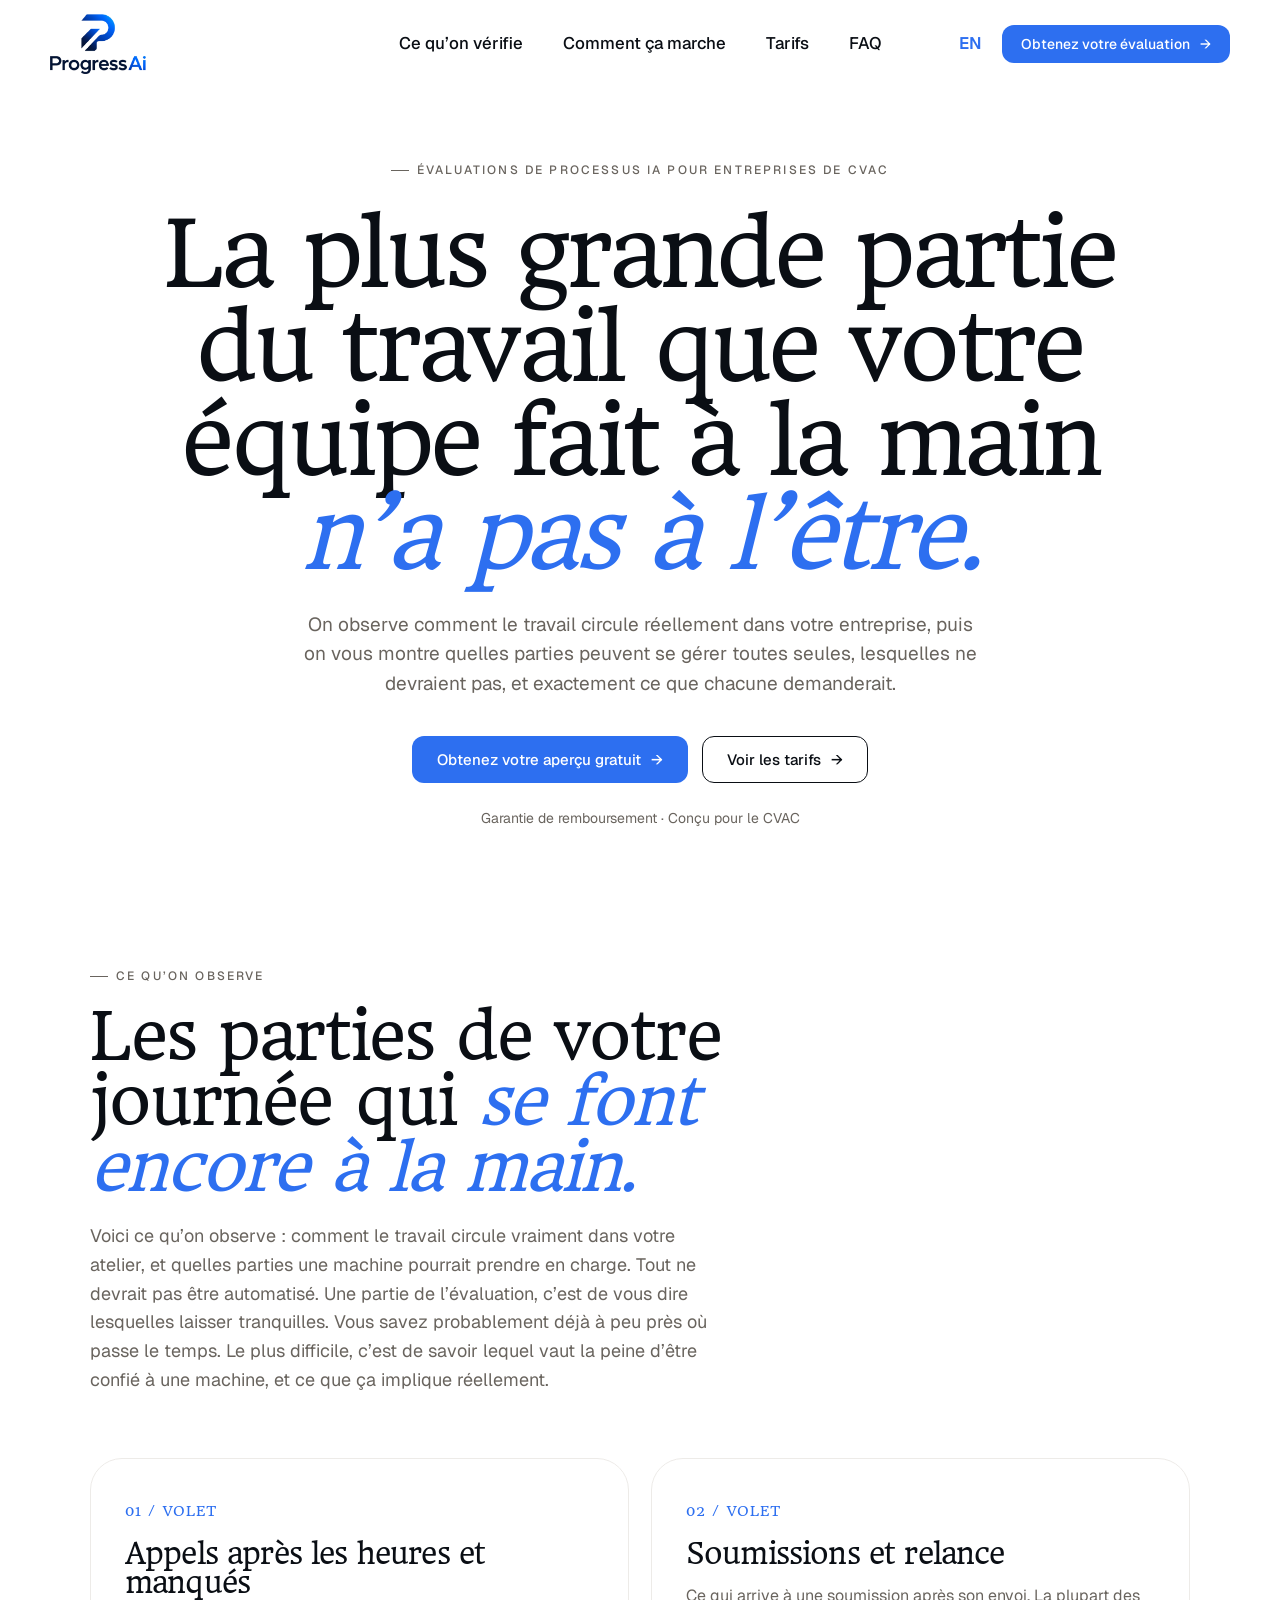
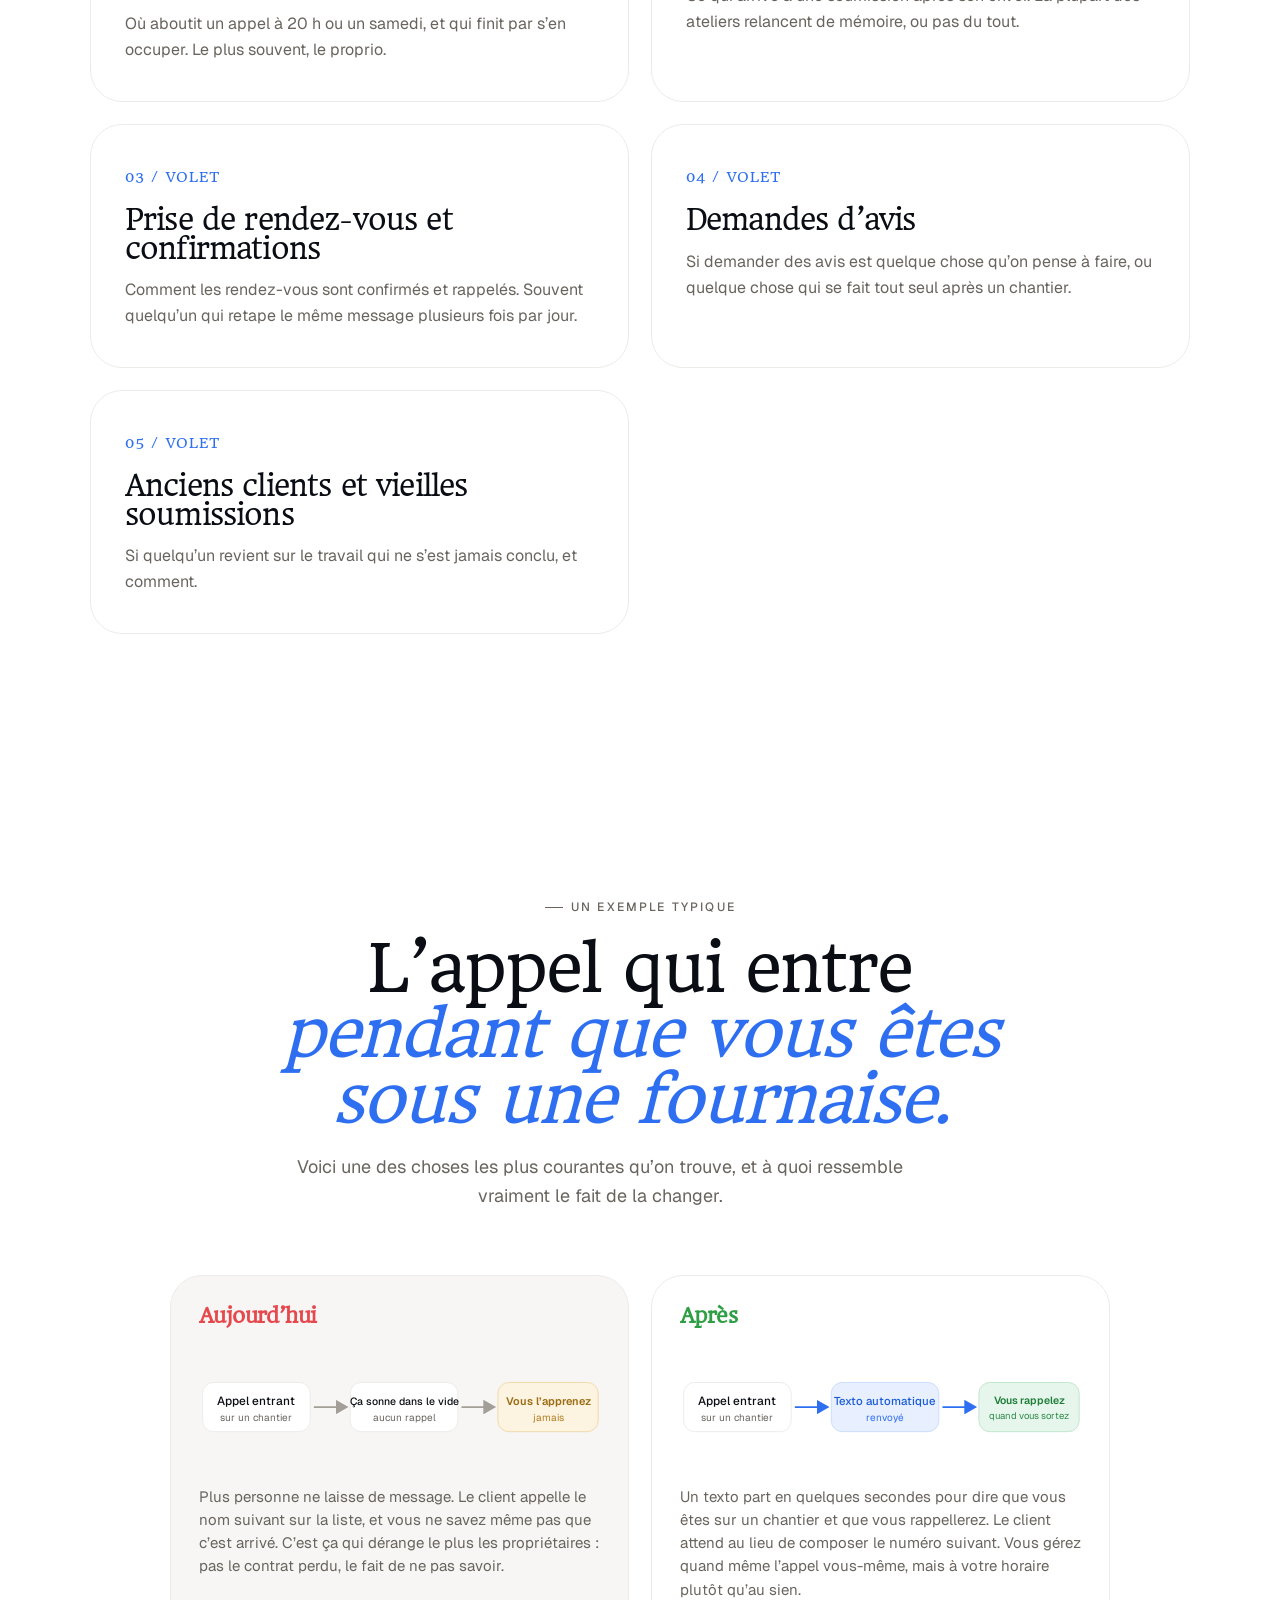
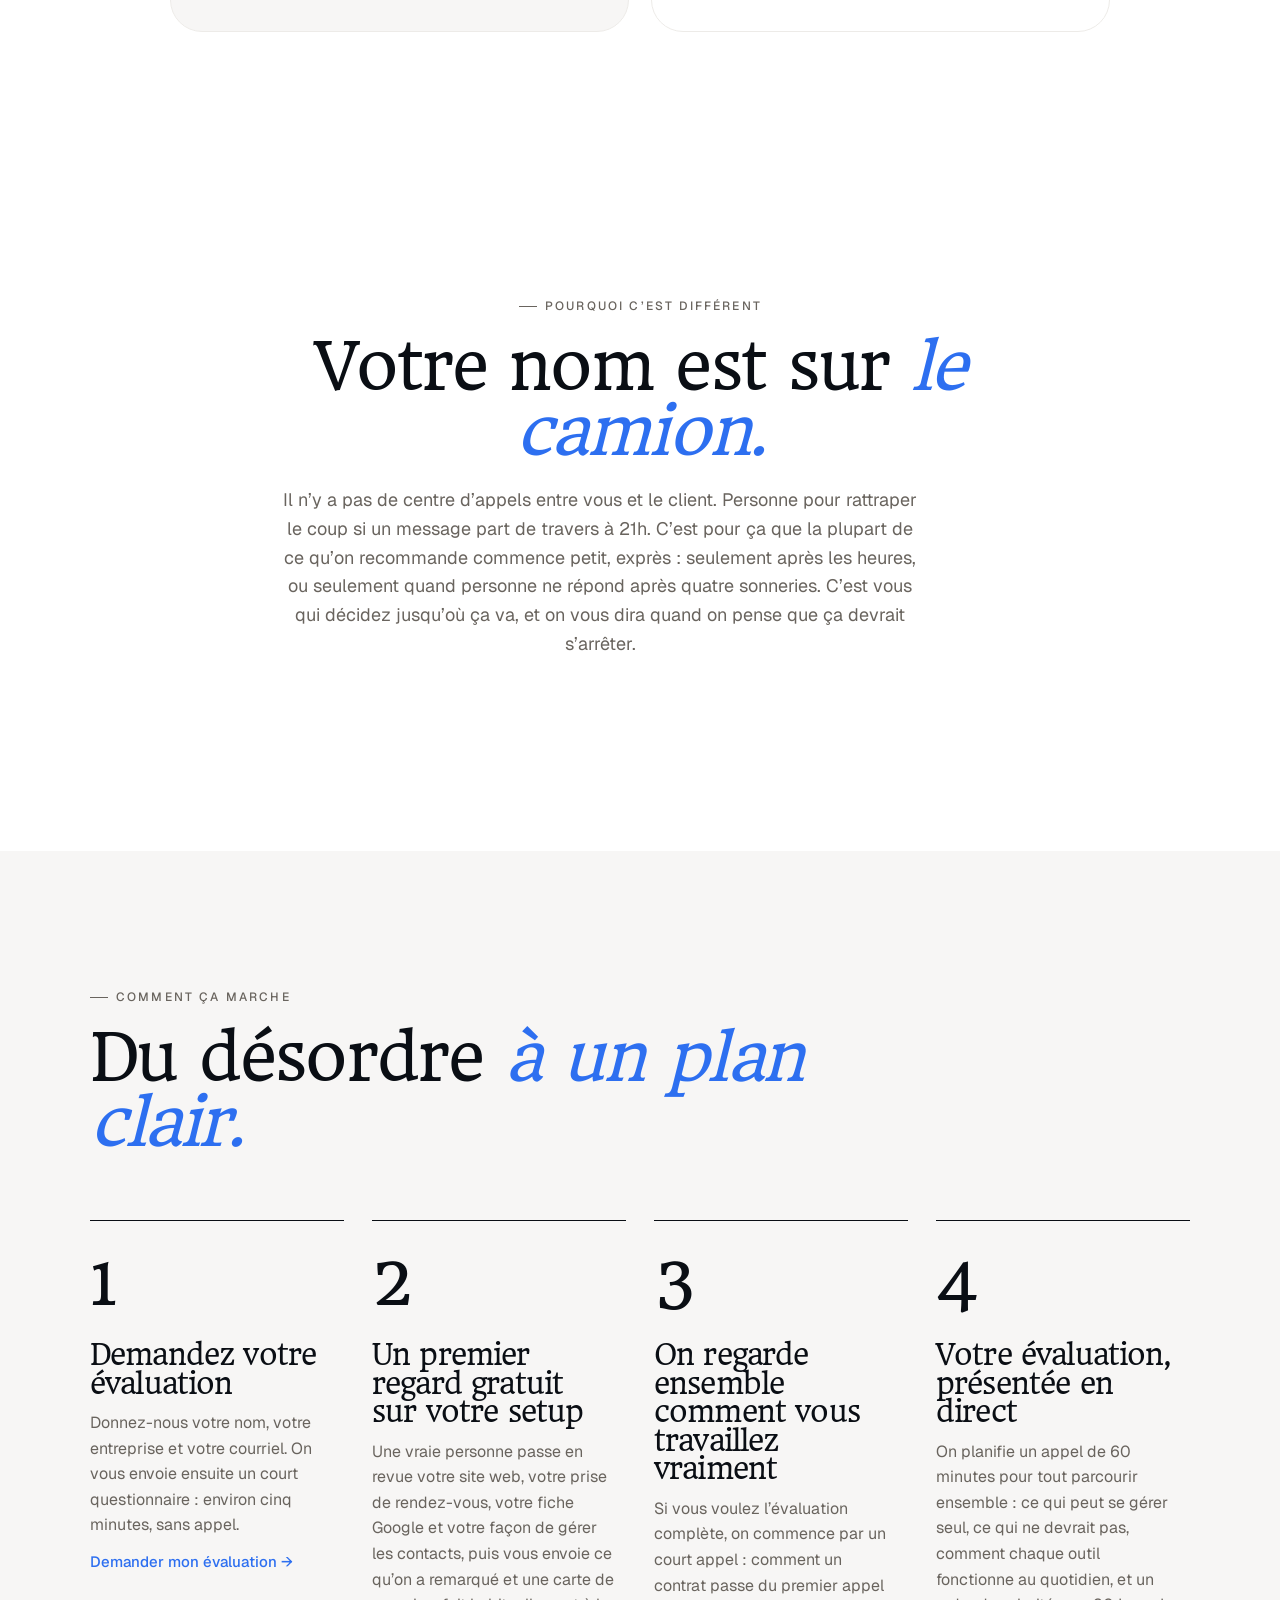
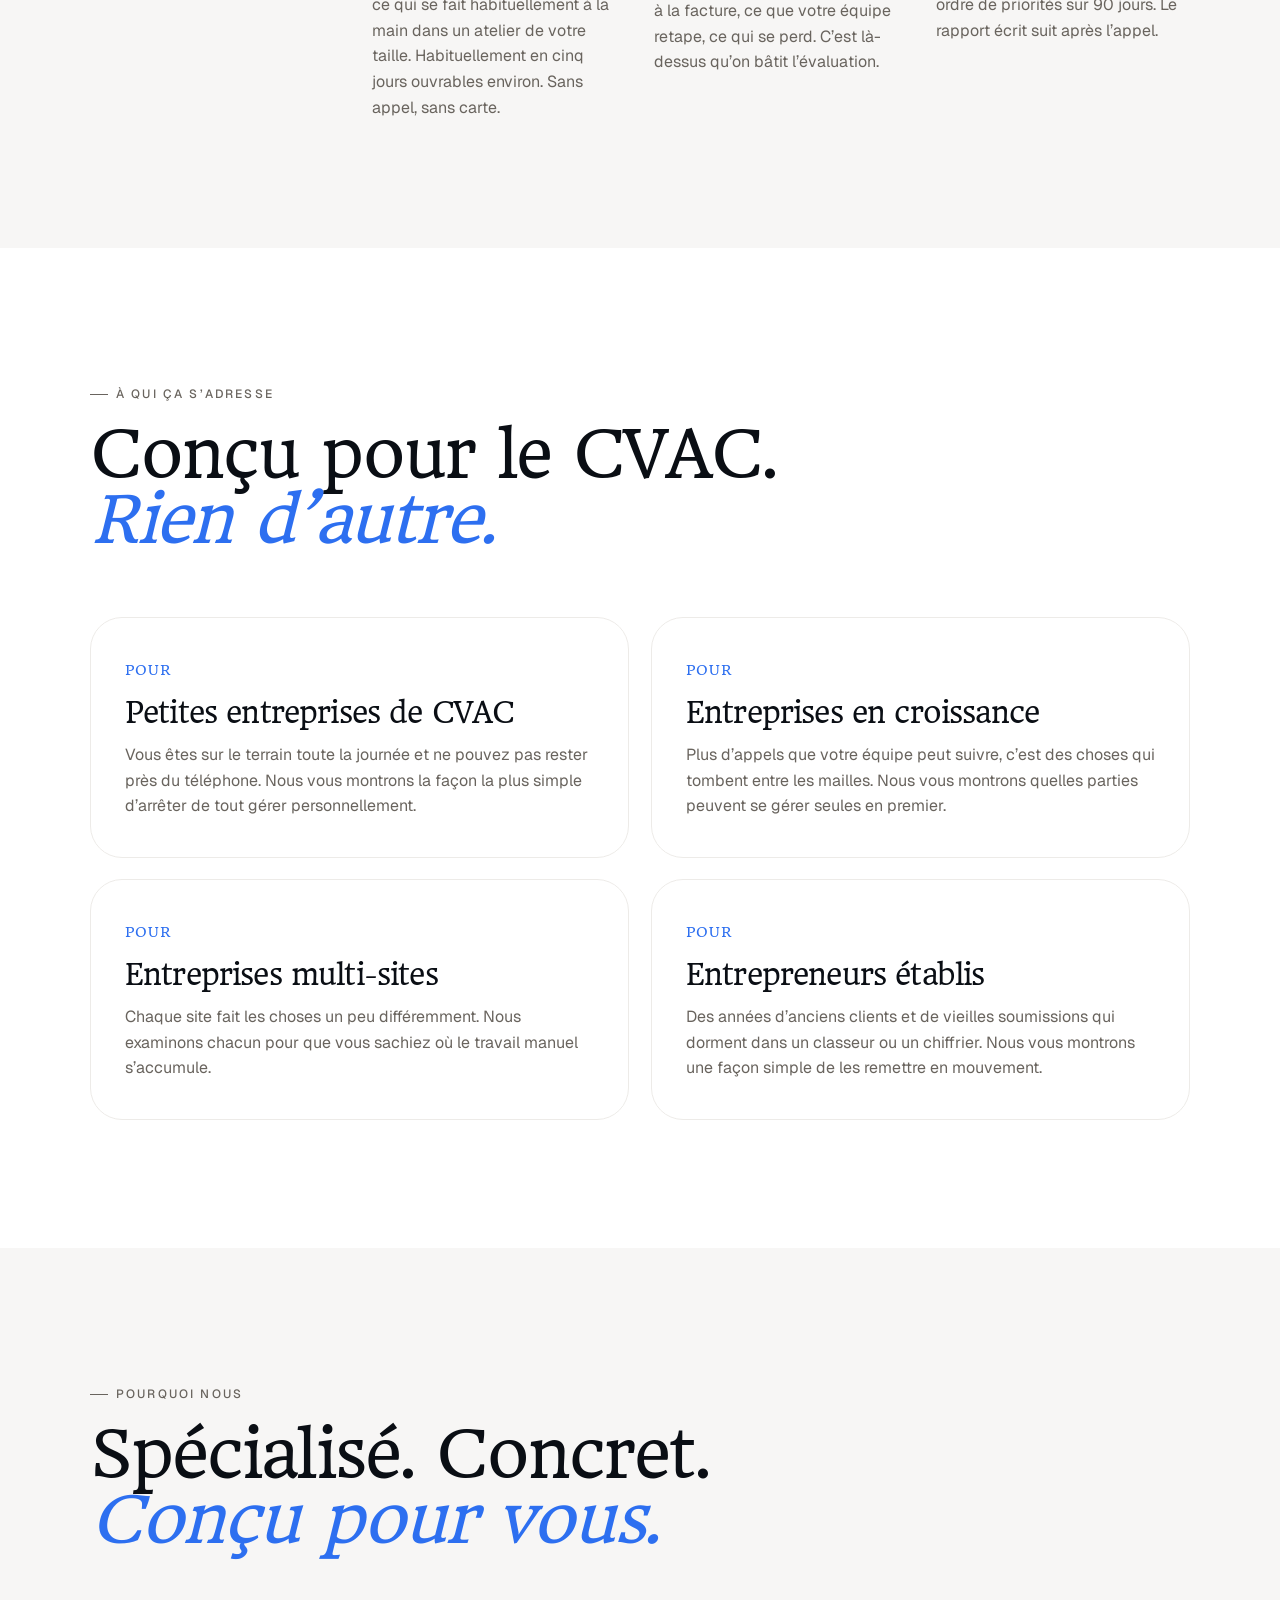
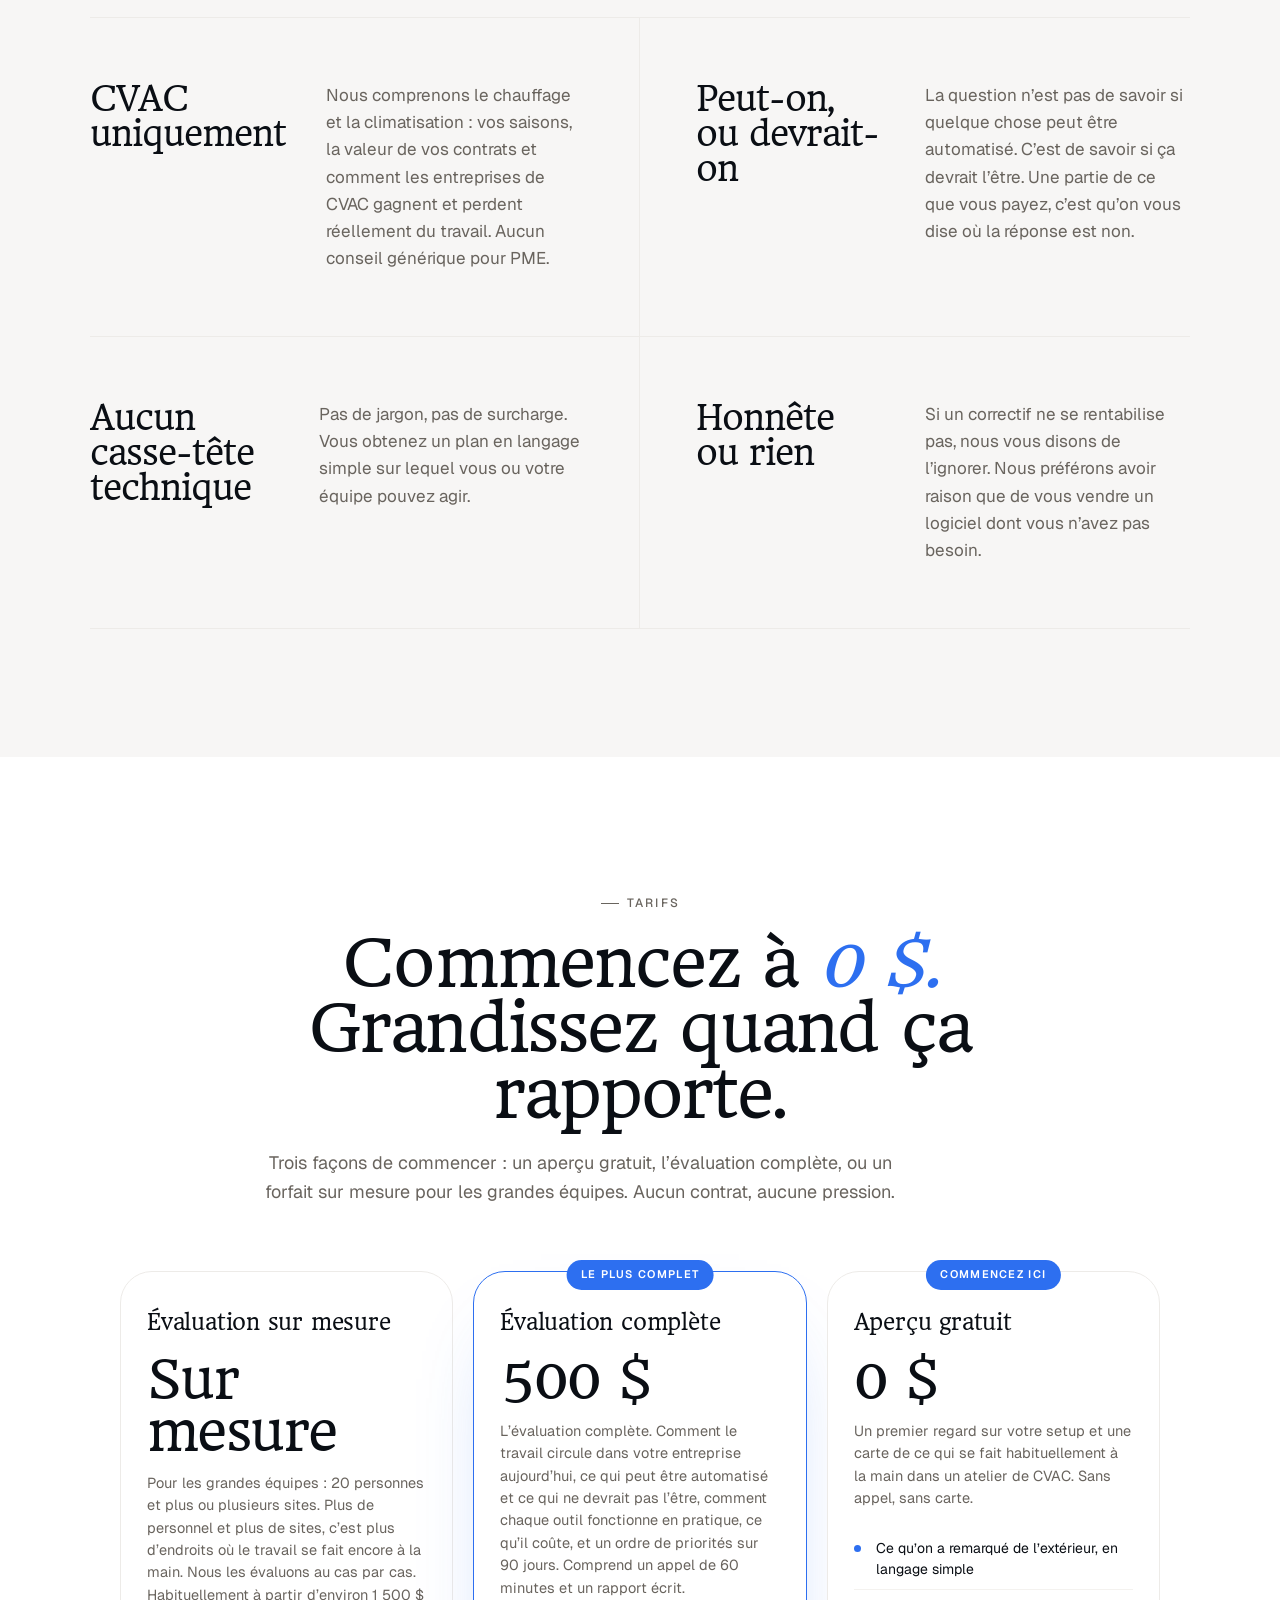
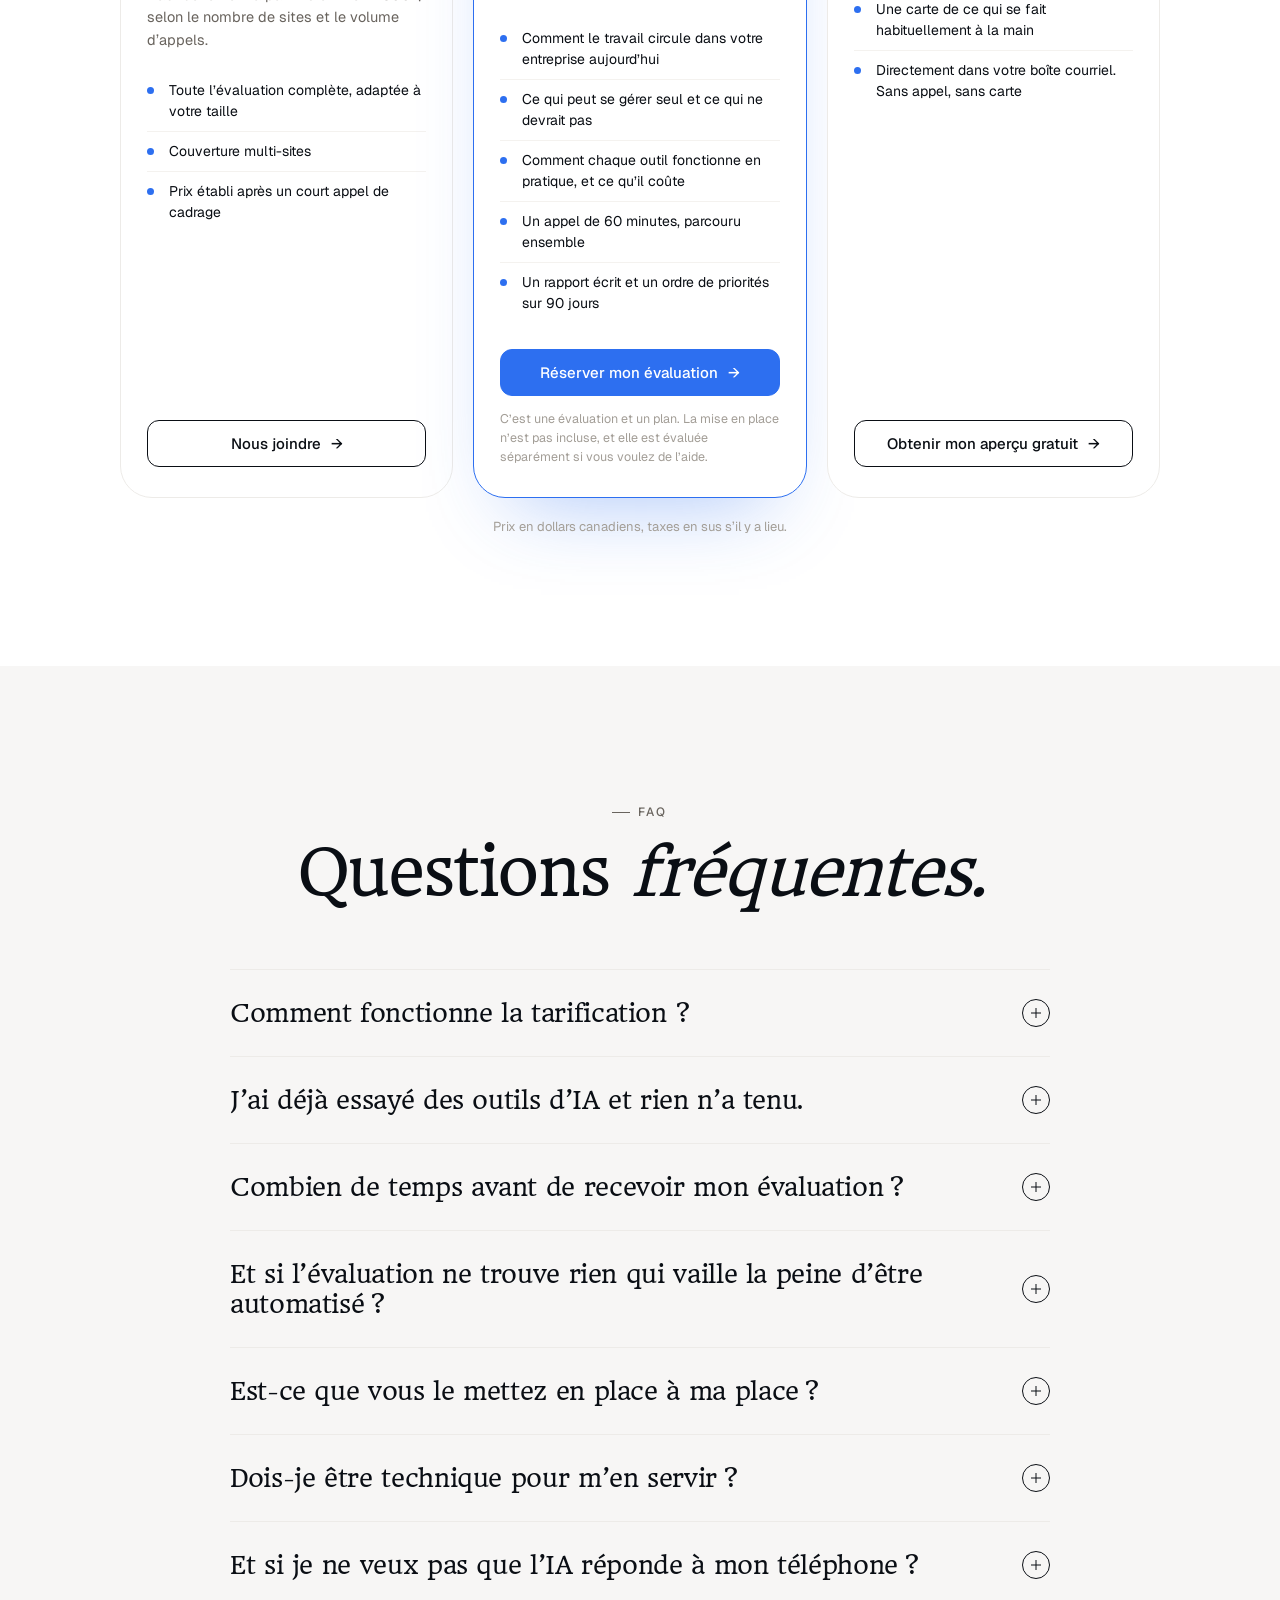
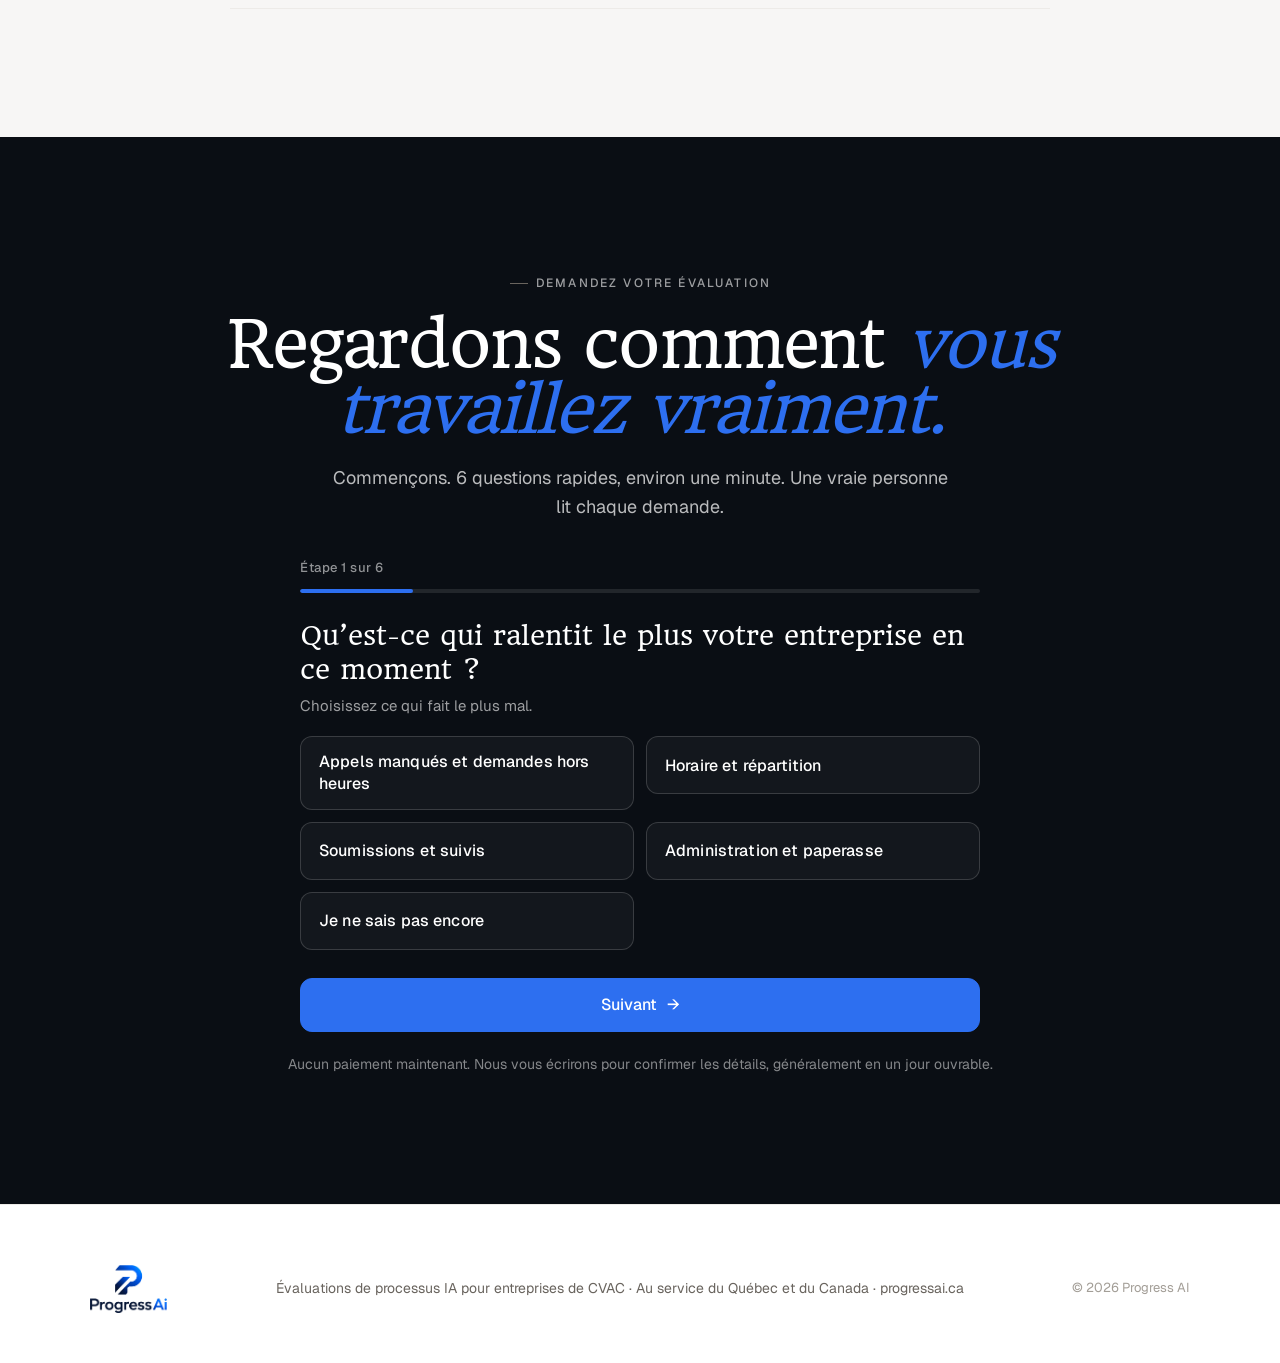
==== fr/index.html @ 096fe29c "Bilingual AI process assessment site with step-by-step contact form - English at /, French at /fr/, " ====
<!DOCTYPE html>
<html lang="fr">
<head>
<meta charset="UTF-8" />
<meta name="viewport" content="width=device-width, initial-scale=1.0" />
<title>ProgressAI : évaluations de processus IA pour entreprises de CVAC</title>
<meta name="description" content="Nous regardons comment le travail circule dans votre entreprise de CVAC, puis on vous montre ce qui peut se gérer seul, ce qui ne devrait pas, et ce que chaque changement demanderait vraiment. À partir de 0 $." />
<link rel="canonical" href="https://progressai.ca/fr/" />
<link rel="alternate" hreflang="en" href="https://progressai.ca/" />
<link rel="alternate" hreflang="fr" href="https://progressai.ca/fr/" />
<link rel="alternate" hreflang="x-default" href="https://progressai.ca/" />

<meta property="og:type" content="website" />
<meta property="og:url" content="https://progressai.ca/fr/" />
<meta property="og:title" content="ProgressAI : évaluations de processus IA pour entreprises de CVAC" />
<meta property="og:description" content="Nous regardons comment le travail circule dans votre entreprise de CVAC, puis on vous montre ce qui peut se gérer seul, ce qui ne devrait pas, et ce que chaque changement demanderait vraiment. À partir de 0 $." />
<meta name="twitter:card" content="summary_large_image" />
<meta name="twitter:title" content="ProgressAI : évaluations de processus IA pour entreprises de CVAC" />
<meta name="twitter:description" content="Nous regardons comment le travail circule dans votre entreprise de CVAC, puis on vous montre ce qui peut se gérer seul, ce qui ne devrait pas, et ce que chaque changement demanderait vraiment. À partir de 0 $." />

<link rel="preconnect" href="https://fonts.googleapis.com" />
<link rel="preconnect" href="https://fonts.gstatic.com" crossorigin />
<link href="https://fonts.googleapis.com/css2?family=Geist:wght@300;400;500;600&family=Headland+One&display=swap" rel="stylesheet" />

<link rel="stylesheet" href="/styles.css" />
</head>
<body>

<nav class="nav" id="nav">
  <div class="container nav-inner">
    <a href="/fr/" class="logo" aria-label="Accueil Progress AI">
      <span class="logo-mark"><img src="/progressai_logo_hd.png" alt="ProgressAI" /></span>
    </a>
    <ul class="nav-links">
      <li><a href="#services">Ce qu’on vérifie</a></li>
      <li><a href="#process">Comment ça marche</a></li>
      <li><a href="#pricing">Tarifs</a></li>
      <li><a href="#faq">FAQ</a></li>
    </ul>
    <div class="nav-cta-wrap">
      <div class="lang-switch">
        <a href="/" id="langToggle" hreflang="en" aria-label="Switch to English">EN</a>
      </div>
      <a href="#book" class="btn btn-primary btn-small">Obtenez votre évaluation <span class="arr">→</span></a>
      <button class="menu-btn" id="menuBtn" aria-label="Ouvrir le menu"><span></span></button>
    </div>
  </div>
</nav>

<div class="mobile-drawer" id="drawer">
  <ul>
    <li><a href="#services">Ce qu’on vérifie</a></li>
    <li><a href="#process">Comment ça marche</a></li>
    <li><a href="#pricing">Tarifs</a></li>
    <li><a href="#faq">FAQ</a></li>
    <li><a href="#book" class="btn btn-primary">Obtenez votre évaluation <span class="arr">→</span></a></li>
  </ul>
</div>

<header class="hero">
  <div class="container hero-split">
    <div class="hero-copy">
      <span class="eyebrow reveal">Évaluations de processus IA pour entreprises de CVAC</span>
      <h1 class="reveal" style="--delay:.08s">
        La plus grande partie du travail que votre équipe fait à la main <span class="accent">n’a pas à l’être.</span>
      </h1>
      <p class="lede reveal" style="--delay:.16s">
        On observe comment le travail circule réellement dans votre entreprise, puis on vous montre quelles parties peuvent se gérer toutes seules, lesquelles ne devraient pas, et exactement ce que chacune demanderait.
      </p>
      <div class="hero-ctas reveal" style="--delay:.22s">
        <a href="#book" data-pick="free" class="btn btn-primary">Obtenez votre aperçu gratuit <span class="arr">→</span></a>
        <a href="#pricing" class="btn btn-outline">Voir les tarifs <span class="arr">→</span></a>
      </div>
      <div class="hero-trust reveal" style="--delay:.3s">Garantie de remboursement · Conçu pour le CVAC</div>
    </div>
    <div class="hero-visual reveal" style="--delay:.2s" aria-hidden="true">
      <div class="sample-page">
        <div class="sample-bar">
          <span class="sb-title">Exemple CVAC inc. · Évaluation</span>
          <span class="sb-tag">Aperçu</span>
        </div>
        <div class="sample-body">
          <div class="sample-kicker">Ce qui se fait à la main aujourd’hui</div>
          <div class="sample-row"><span class="dot dot-bad"></span><span class="r-label">Appels après les heures</span><span class="r-val">Cellulaire du proprio</span></div>
          <div class="sample-row"><span class="dot dot-bad"></span><span class="r-label">Relance des soumissions</span><span class="r-val">De mémoire</span></div>
          <div class="sample-row"><span class="dot dot-warn"></span><span class="r-label">Rappels de rendez-vous</span><span class="r-val">Retapés chaque jour</span></div>
          <div class="sample-row"><span class="dot dot-ok"></span><span class="r-label">Demandes d’avis</span><span class="r-val">Certains chantiers</span></div>
          <div class="sample-note">Chaque élément marqué peut se gérer seul, devrait rester humain, ou est correct tel quel.</div>
        </div>
      </div>
    </div>
  </div>

</header>

<section id="services">
  <div class="container">
    <div class="section-head">
      <span class="eyebrow reveal">Ce qu’on observe</span>
      <h2 class="reveal" style="--delay:.08s">Les parties de votre journée qui <em style="font-style:italic;color:var(--blue);">se font encore à la main.</em></h2>
      <p class="reveal" style="--delay:.16s">Voici ce qu’on observe : comment le travail circule vraiment dans votre atelier, et quelles parties une machine pourrait prendre en charge. Tout ne devrait pas être automatisé. Une partie de l’évaluation, c’est de vous dire lesquelles laisser tranquilles. Vous savez probablement déjà à peu près où passe le temps. Le plus difficile, c’est de savoir lequel vaut la peine d’être confié à une machine, et ce que ça implique réellement.</p>
    </div>
    <div class="grid-4">
      <div class="card reveal">
        <span class="card-num">01 / VOLET</span>
        <h3>Appels après les heures et manqués</h3>
        <p>Où aboutit un appel à 20 h ou un samedi, et qui finit par s’en occuper. Le plus souvent, le proprio.</p>
      </div>
      <div class="card reveal" style="--delay:.08s">
        <span class="card-num">02 / VOLET</span>
        <h3>Soumissions et relance</h3>
        <p>Ce qui arrive à une soumission après son envoi. La plupart des ateliers relancent de mémoire, ou pas du tout.</p>
      </div>
      <div class="card reveal" style="--delay:.16s">
        <span class="card-num">03 / VOLET</span>
        <h3>Prise de rendez-vous et confirmations</h3>
        <p>Comment les rendez-vous sont confirmés et rappelés. Souvent quelqu’un qui retape le même message plusieurs fois par jour.</p>
      </div>
      <div class="card reveal" style="--delay:.24s">
        <span class="card-num">04 / VOLET</span>
        <h3>Demandes d’avis</h3>
        <p>Si demander des avis est quelque chose qu’on pense à faire, ou quelque chose qui se fait tout seul après un chantier.</p>
      </div>
      <div class="card reveal" style="--delay:.32s">
        <span class="card-num">05 / VOLET</span>
        <h3>Anciens clients et vieilles soumissions</h3>
        <p>Si quelqu’un revient sur le travail qui ne s’est jamais conclu, et comment.</p>
      </div>
    </div>
  </div>
</section>

<section id="missed-call">
  <div class="container">
    <div class="section-head" style="text-align:center; max-width:720px; margin-left:auto; margin-right:auto;">
      <span class="eyebrow reveal" style="margin-left:auto;margin-right:auto;">Un exemple typique</span>
      <h2 class="reveal" style="--delay:.08s">L’appel qui entre <em style="font-style:italic;color:var(--blue);">pendant que vous êtes sous une fournaise.</em></h2>
      <p class="reveal" style="--delay:.16s">Voici une des choses les plus courantes qu’on trouve, et à quoi ressemble vraiment le fait de la changer.</p>
    </div>
    <div class="ba-grid reveal" style="--delay:.2s">
      <div class="ba-card bad">
        <h3><span class="ba-tagbad">Aujourd’hui</span></h3>
        <svg viewBox="0 0 440 132" role="img" aria-label="Un appel entre pendant que vous êtes sur un chantier, sonne dans le vide sans rappel, et vous ne l’apprenez jamais">
          <defs><marker id="arrBad" markerWidth="8" markerHeight="8" refX="6" refY="4" orient="auto"><path d="M0 0 L7 4 L0 8 z" fill="#A39E97"/></marker></defs>
          <rect x="4" y="40" width="118" height="54" rx="12" fill="#fff" stroke="#EDEBE8"/>
          <text x="63" y="65" text-anchor="middle" font-family="Geist,sans-serif" font-size="13" font-weight="500" fill="#0A0E14">Appel entrant</text>
          <text x="63" y="82" text-anchor="middle" font-family="Geist,sans-serif" font-size="11" fill="#69645E">sur un chantier</text>
          <path d="M126 67 h36" stroke="#A39E97" stroke-width="2" fill="none" marker-end="url(#arrBad)"/>
          <rect x="166" y="40" width="118" height="54" rx="12" fill="#fff" stroke="#EDEBE8"/>
          <text x="225" y="65" text-anchor="middle" font-family="Geist,sans-serif" font-size="11.5" font-weight="500" fill="#0A0E14">Ça sonne dans le vide</text>
          <text x="225" y="82" text-anchor="middle" font-family="Geist,sans-serif" font-size="11" fill="#69645E">aucun rappel</text>
          <path d="M288 67 h36" stroke="#A39E97" stroke-width="2" fill="none" marker-end="url(#arrBad)"/>
          <rect x="328" y="40" width="110" height="54" rx="12" fill="#FDF3E1" stroke="#EFD9A6"/>
          <text x="383" y="65" text-anchor="middle" font-family="Geist,sans-serif" font-size="12" font-weight="600" fill="#9A6B12">Vous l’apprenez</text>
          <text x="383" y="82" text-anchor="middle" font-family="Geist,sans-serif" font-size="11" fill="#B07D22">jamais</text>
        </svg>
        <p class="ba-caption">Plus personne ne laisse de message. Le client appelle le nom suivant sur la liste, et vous ne savez même pas que c’est arrivé. C’est ça qui dérange le plus les propriétaires : pas le contrat perdu, le fait de ne pas savoir.</p>
      </div>
      <div class="ba-card">
        <h3><span class="ba-taggood">Après</span></h3>
        <svg viewBox="0 0 440 132" role="img" aria-label="Un appel entre pendant que vous êtes sur un chantier, un texto automatique est renvoyé, et vous rappelez quand vous sortez">
          <defs><marker id="arrGood" markerWidth="8" markerHeight="8" refX="6" refY="4" orient="auto"><path d="M0 0 L7 4 L0 8 z" fill="#2D6FF0"/></marker></defs>
          <rect x="4" y="40" width="118" height="54" rx="12" fill="#fff" stroke="#EDEBE8"/>
          <text x="63" y="65" text-anchor="middle" font-family="Geist,sans-serif" font-size="13" font-weight="500" fill="#0A0E14">Appel entrant</text>
          <text x="63" y="82" text-anchor="middle" font-family="Geist,sans-serif" font-size="11" fill="#69645E">sur un chantier</text>
          <path d="M126 67 h36" stroke="#2D6FF0" stroke-width="2" fill="none" marker-end="url(#arrGood)"/>
          <rect x="166" y="40" width="118" height="54" rx="12" fill="#E8EFFE" stroke="#C9DCFB"/>
          <text x="225" y="65" text-anchor="middle" font-family="Geist,sans-serif" font-size="12.5" font-weight="500" fill="#1A5BD9">Texto automatique</text>
          <text x="225" y="82" text-anchor="middle" font-family="Geist,sans-serif" font-size="11" fill="#2D6FF0">renvoyé</text>
          <path d="M288 67 h36" stroke="#2D6FF0" stroke-width="2" fill="none" marker-end="url(#arrGood)"/>
          <rect x="328" y="40" width="110" height="54" rx="12" fill="#E7F6EC" stroke="#BEE4C9"/>
          <text x="383" y="64" text-anchor="middle" font-family="Geist,sans-serif" font-size="11.5" font-weight="600" fill="#1E7E38">Vous rappelez</text>
          <text x="383" y="80" text-anchor="middle" font-family="Geist,sans-serif" font-size="10.5" fill="#2E8B4C">quand vous sortez</text>
        </svg>
        <p class="ba-caption">Un texto part en quelques secondes pour dire que vous êtes sur un chantier et que vous rappellerez. Le client attend au lieu de composer le numéro suivant. Vous gérez quand même l’appel vous-même, mais à votre horaire plutôt qu’au sien.</p>
      </div>
    </div>
  </div>
</section>

<section id="different">
  <div class="container">
    <div class="section-head" style="text-align:center; max-width:720px; margin-left:auto; margin-right:auto;">
      <span class="eyebrow reveal" style="margin-left:auto;margin-right:auto;">Pourquoi c’est différent</span>
      <h2 class="reveal" style="--delay:.08s">Votre nom est sur <em style="font-style:italic;color:var(--blue);">le camion.</em></h2>
      <p class="reveal" style="--delay:.16s">Il n’y a pas de centre d’appels entre vous et le client. Personne pour rattraper le coup si un message part de travers à 21h. C’est pour ça que la plupart de ce qu’on recommande commence petit, exprès : seulement après les heures, ou seulement quand personne ne répond après quatre sonneries. C’est vous qui décidez jusqu’où ça va, et on vous dira quand on pense que ça devrait s’arrêter.</p>
    </div>
  </div>
</section>

<section id="process" style="background:#F7F6F5;">
  <div class="container">
    <div class="section-head">
      <span class="eyebrow reveal">Comment ça marche</span>
      <h2 class="reveal" style="--delay:.08s">Du désordre <em style="font-style:italic;color:var(--blue);">à un plan clair.</em></h2>
    </div>
    <div class="process-grid" style="grid-template-columns:repeat(4,1fr);">
      <div class="step reveal">
        <span class="step-num">1</span>
        <h3>Demandez votre évaluation</h3>
        <p>Donnez-nous votre nom, votre entreprise et votre courriel. On vous envoie ensuite un court questionnaire : environ cinq minutes, sans appel.</p>
        <a href="#book" style="display:inline-block;margin-top:12px;color:var(--blue);font-weight:500;font-size:15px;">Demander mon évaluation <span class="arr">→</span></a>
      </div>
      <div class="step reveal" style="--delay:.1s">
        <span class="step-num">2</span>
        <h3>Un premier regard gratuit sur votre setup</h3>
        <p>Une vraie personne passe en revue votre site web, votre prise de rendez-vous, votre fiche Google et votre façon de gérer les contacts, puis vous envoie ce qu’on a remarqué et une carte de ce qui se fait habituellement à la main dans un atelier de votre taille. Habituellement en cinq jours ouvrables environ. Sans appel, sans carte.</p>
      </div>
      <div class="step reveal" style="--delay:.2s">
        <span class="step-num">3</span>
        <h3>On regarde ensemble comment vous travaillez vraiment</h3>
        <p>Si vous voulez l’évaluation complète, on commence par un court appel : comment un contrat passe du premier appel à la facture, ce que votre équipe retape, ce qui se perd. C’est là-dessus qu’on bâtit l’évaluation.</p>
      </div>
      <div class="step reveal" style="--delay:.3s">
        <span class="step-num">4</span>
        <h3>Votre évaluation, présentée en direct</h3>
        <p>On planifie un appel de 60 minutes pour tout parcourir ensemble : ce qui peut se gérer seul, ce qui ne devrait pas, comment chaque outil fonctionne au quotidien, et un ordre de priorités sur 90 jours. Le rapport écrit suit après l’appel.</p>
      </div>
    </div>
  </div>
</section>

<section id="who">
  <div class="container">
    <div class="section-head">
      <span class="eyebrow reveal">À qui ça s’adresse</span>
      <h2 class="reveal" style="--delay:.08s">Conçu pour le CVAC. <em style="font-style:italic;color:var(--blue);">Rien d’autre.</em></h2>
    </div>
    <div class="grid-4">
      <div class="card reveal">
        <span class="card-num">POUR</span>
        <h3>Petites entreprises de CVAC</h3>
        <p>Vous êtes sur le terrain toute la journée et ne pouvez pas rester près du téléphone. Nous vous montrons la façon la plus simple d’arrêter de tout gérer personnellement.</p>
      </div>
      <div class="card reveal" style="--delay:.08s">
        <span class="card-num">POUR</span>
        <h3>Entreprises en croissance</h3>
        <p>Plus d’appels que votre équipe peut suivre, c’est des choses qui tombent entre les mailles. Nous vous montrons quelles parties peuvent se gérer seules en premier.</p>
      </div>
      <div class="card reveal" style="--delay:.16s">
        <span class="card-num">POUR</span>
        <h3>Entreprises multi-sites</h3>
        <p>Chaque site fait les choses un peu différemment. Nous examinons chacun pour que vous sachiez où le travail manuel s’accumule.</p>
      </div>
      <div class="card reveal" style="--delay:.24s">
        <span class="card-num">POUR</span>
        <h3>Entrepreneurs établis</h3>
        <p>Des années d’anciens clients et de vieilles soumissions qui dorment dans un classeur ou un chiffrier. Nous vous montrons une façon simple de les remettre en mouvement.</p>
      </div>
    </div>
  </div>
</section>

<section id="why" style="background:#F7F6F5;">
  <div class="container">
    <div class="section-head">
      <span class="eyebrow reveal">Pourquoi nous</span>
      <h2 class="reveal" style="--delay:.08s">Spécialisé. Concret. <em style="font-style:italic;color:var(--blue);">Conçu pour vous.</em></h2>
    </div>
    <div class="why-grid">
      <div class="why-item reveal">
        <h3>CVAC uniquement</h3>
        <p>Nous comprenons le chauffage et la climatisation : vos saisons, la valeur de vos contrats et comment les entreprises de CVAC gagnent et perdent réellement du travail. Aucun conseil générique pour PME.</p>
      </div>
      <div class="why-item reveal" style="--delay:.08s">
        <h3>Peut-on, ou devrait-on</h3>
        <p>La question n’est pas de savoir si quelque chose peut être automatisé. C’est de savoir si ça devrait l’être. Une partie de ce que vous payez, c’est qu’on vous dise où la réponse est non.</p>
      </div>
      <div class="why-item reveal" style="--delay:.16s">
        <h3>Aucun casse-tête technique</h3>
        <p>Pas de jargon, pas de surcharge. Vous obtenez un plan en langage simple sur lequel vous ou votre équipe pouvez agir.</p>
      </div>
      <div class="why-item reveal" style="--delay:.24s">
        <h3>Honnête ou rien</h3>
        <p>Si un correctif ne se rentabilise pas, nous vous disons de l’ignorer. Nous préférons avoir raison que de vous vendre un logiciel dont vous n’avez pas besoin.</p>
      </div>
    </div>
  </div>
</section>

<section id="pricing">
  <div class="container">
    <div class="section-head" style="text-align:center; max-width:760px; margin-left:auto; margin-right:auto;">
      <span class="eyebrow reveal" style="margin-left:auto;margin-right:auto;">Tarifs</span>
      <h2 class="reveal" style="--delay:.08s">Commencez à <em style="font-style:italic;color:var(--blue);">0 $.</em> Grandissez quand ça rapporte.</h2>
      <p class="reveal" style="--delay:.16s">Trois façons de commencer : un aperçu gratuit, l’évaluation complète, ou un forfait sur mesure pour les grandes équipes. Aucun contrat, aucune pression.</p>
    </div>
    <div class="tiers reveal" style="--delay:.16s">
      <div class="tier">
        <div class="tier-name">Évaluation sur mesure</div>
        <div class="tier-price">Sur mesure</div>
        <p class="tier-desc">Pour les grandes équipes : 20 personnes et plus ou plusieurs sites. Plus de personnel et plus de sites, c’est plus d’endroits où le travail se fait encore à la main. Nous les évaluons au cas par cas. Habituellement à partir d’environ 1 500 $ selon le nombre de sites et le volume d’appels.</p>
        <ul class="tier-list">
          <li>Toute l’évaluation complète, adaptée à votre taille</li>
          <li>Couverture multi-sites</li>
          <li>Prix établi après un court appel de cadrage</li>
        </ul>
        <a href="#book" data-pick="custom" class="btn btn-outline">Nous joindre <span class="arr">→</span></a>
      </div>

      <div class="tier popular">
        <span class="tier-tag">Le plus complet</span>
        <div class="tier-name">Évaluation complète</div>
        <div class="tier-price">500 $</div>
        <p class="tier-desc">L’évaluation complète. Comment le travail circule dans votre entreprise aujourd’hui, ce qui peut être automatisé et ce qui ne devrait pas l’être, comment chaque outil fonctionne en pratique, ce qu’il coûte, et un ordre de priorités sur 90 jours. Comprend un appel de 60 minutes et un rapport écrit.</p>
        <ul class="tier-list">
          <li>Comment le travail circule dans votre entreprise aujourd’hui</li>
          <li>Ce qui peut se gérer seul et ce qui ne devrait pas</li>
          <li>Comment chaque outil fonctionne en pratique, et ce qu’il coûte</li>
          <li>Un appel de 60 minutes, parcouru ensemble</li>
          <li>Un rapport écrit et un ordre de priorités sur 90 jours</li>
        </ul>
        <a href="#book" data-pick="full" class="btn btn-outline">Réserver mon évaluation <span class="arr">→</span></a>
        <p style="margin-top:14px; font-size:12.5px; color:var(--ink-faint); line-height:1.5;">C’est une évaluation et un plan. La mise en place n’est pas incluse, et elle est évaluée séparément si vous voulez de l’aide.</p>
      </div>

      <div class="tier">
        <span class="tier-tag">Commencez ici</span>
        <div class="tier-name">Aperçu gratuit</div>
        <div class="tier-price">0 $</div>
        <p class="tier-desc">Un premier regard sur votre setup et une carte de ce qui se fait habituellement à la main dans un atelier de CVAC. Sans appel, sans carte.</p>
        <ul class="tier-list">
          <li>Ce qu’on a remarqué de l’extérieur, en langage simple</li>
          <li>Une carte de ce qui se fait habituellement à la main</li>
          <li>Directement dans votre boîte courriel. Sans appel, sans carte</li>
        </ul>
        <a href="#book" data-pick="free" class="btn btn-outline">Obtenir mon aperçu gratuit <span class="arr">→</span></a>
      </div>
    </div>
    <p class="price-fine reveal" style="--delay:.26s">Prix en dollars canadiens, taxes en sus s’il y a lieu.</p>
  </div>
</section>

<section id="faq" style="background:#F7F6F5;">
  <div class="container">
    <div class="section-head" style="text-align:center; max-width:760px; margin-left:auto; margin-right:auto;">
      <span class="eyebrow reveal" style="margin-left:auto;margin-right:auto;">FAQ</span>
      <h2 class="reveal" style="--delay:.08s">Questions <em style="font-style:italic;">fréquentes.</em></h2>
    </div>
    <div class="faq-list">
      <div class="faq reveal">
        <button class="faq-q" aria-expanded="false">
          <span>Comment fonctionne la tarification ?</span>
          <span class="faq-icon" aria-hidden="true"></span>
        </button>
        <div class="faq-a"><div class="faq-a-inner">Trois niveaux. L’aperçu gratuit vous montre ce qu’on repère de l’extérieur, plus une carte de ce qui se fait habituellement à la main dans un atelier de votre taille. L’évaluation à 500 $, c’est l’image complète : comment le travail circule dans votre entreprise et ce qui peut se gérer seul, avec un appel pour tout passer en revue. Les grandes équipes obtiennent un forfait sur mesure. Nous demandons un prix juste pour un vrai travail, et nous restons honnêtes.</div></div>
      </div>
      <div class="faq reveal" style="--delay:.05s">
        <button class="faq-q" aria-expanded="false">
          <span>J’ai déjà essayé des outils d’IA et rien n’a tenu.</span>
          <span class="faq-icon" aria-hidden="true"></span>
        </button>
        <div class="faq-a"><div class="faq-a-inner">C’est l’histoire habituelle. La plupart des propriétaires ont un compte quelque part qu’ils ont arrêté d’ouvrir. Le problème, ce ne sont pas les outils, c’est que personne ne les a configurés autour de la façon dont votre entreprise fonctionne vraiment. C’est tout le but de l’évaluation : quoi activer, dans quel ordre, et quoi laisser tranquille.</div></div>
      </div>
      <div class="faq reveal" style="--delay:.08s">
        <button class="faq-q" aria-expanded="false">
          <span>Combien de temps avant de recevoir mon évaluation&#8239;?</span>
          <span class="faq-icon" aria-hidden="true"></span>
        </button>
        <div class="faq-a"><div class="faq-a-inner">Ça dépend de celle que vous choisissez. L’aperçu gratuit prend habituellement environ cinq jours ouvrables. L’évaluation complète et l’évaluation sur mesure varient selon l’ampleur du travail. Ce sont des délais typiques, pas des échéances garanties. Si le délai compte pour vous, demandez-nous et nous vous donnerons une fenêtre réaliste.</div></div>
      </div>
      <div class="faq reveal" style="--delay:.1s">
        <button class="faq-q" aria-expanded="false">
          <span>Et si l’évaluation ne trouve rien qui vaille la peine d’être automatisé ?</span>
          <span class="faq-icon" aria-hidden="true"></span>
        </button>
        <div class="faq-a"><div class="faq-a-inner">Alors vous ne payez rien. Si l’évaluation ne vous montre pas au moins un processus qui vaut la peine d’être automatisé, nous vous remboursons. Sans formulaire, sans discussion. Cette garantie couvre l’évaluation à 500 $.</div></div>
      </div>
      <div class="faq reveal" style="--delay:.15s">
        <button class="faq-q" aria-expanded="false">
          <span>Est-ce que vous le mettez en place à ma place ?</span>
          <span class="faq-icon" aria-hidden="true"></span>
        </button>
        <div class="faq-a"><div class="faq-a-inner">Non. On évalue et on recommande. La plupart des propriétaires remettent le rapport à la personne qui s’occupe déjà de leur technologie. Si vous préférez de l’aide pour la mise en place, on peut en parler séparément.</div></div>
      </div>
      <div class="faq reveal" style="--delay:.2s">
        <button class="faq-q" aria-expanded="false">
          <span>Dois-je être technique pour m’en servir ?</span>
          <span class="faq-icon" aria-hidden="true"></span>
        </button>
        <div class="faq-a"><div class="faq-a-inner">Non. Le rapport est écrit en langage simple pour un propriétaire d’entreprise, pas pour un service informatique. Chaque recommandation explique ce que c’est, comment ça fonctionnerait au quotidien, et si ça vaut la peine d’être fait.</div></div>
      </div>
      <div class="faq reveal" style="--delay:.25s">
        <button class="faq-q" aria-expanded="false">
          <span>Et si je ne veux pas que l’IA réponde à mon téléphone&#8239;?</span>
          <span class="faq-icon" aria-hidden="true"></span>
        </button>
        <div class="faq-a"><div class="faq-a-inner">Alors elle ne devrait pas. Une bonne partie de ce qu’on recommande commence petit, exprès : seulement après les heures, ou seulement quand personne ne répond après quatre sonneries, tout le reste de la journée restant humain. C’est vous qui décidez jusqu’où ça va, et on vous dira quand on pense que ça devrait s’arrêter.</div></div>
      </div>
    </div>
  </div>
</section>

<section class="final" id="book">
  <div class="container">
    <span class="eyebrow reveal" style="color:rgba(255,255,255,.6);">Demandez votre évaluation</span>
    <h2 class="reveal" style="--delay:.08s; margin-top:18px;">Regardons comment <em style="font-style:italic;color:#2D6FF0;">vous travaillez vraiment.</em></h2>
    <p class="reveal" style="--delay:.16s">Commençons. 6 questions rapides, environ une minute. Une vraie personne lit chaque demande.</p>
    <form class="contact-form step-form reveal" method="POST" action="https://formsubmit.co/samuel@progressai.ca" style="--delay:.22s" data-step-label="Étape {n} sur {total}">
      <input type="hidden" name="_subject" value="Nouvelle demande d’évaluation du site ProgressAI" />
      <input type="hidden" name="_template" value="table" />
      <input type="hidden" name="_captcha" value="false" />
      <input type="hidden" name="_next" value="https://progressai.ca/fr/merci-apercu" />
      <input type="text" name="_honey" style="display:none" tabindex="-1" autocomplete="off" aria-hidden="true" />
      <div class="step-progress" hidden><div class="step-count" aria-live="polite"></div><div class="step-bar"><span></span></div></div>
      <fieldset class="step" data-step="1">
        <legend class="step-q" tabindex="-1">Qu’est-ce qui ralentit le plus votre entreprise en ce moment ?</legend>
        <p class="step-hint">Choisissez ce qui fait le plus mal.</p>
        <div class="opt-grid">
          <label class="opt-card"><input type="radio" name="biggest_challenge" value="Appels manqués et demandes hors heures" required /><span>Appels manqués et demandes hors heures</span></label>
          <label class="opt-card"><input type="radio" name="biggest_challenge" value="Horaire et répartition" /><span>Horaire et répartition</span></label>
          <label class="opt-card"><input type="radio" name="biggest_challenge" value="Soumissions et suivis" /><span>Soumissions et suivis</span></label>
          <label class="opt-card"><input type="radio" name="biggest_challenge" value="Administration et paperasse" /><span>Administration et paperasse</span></label>
          <label class="opt-card"><input type="radio" name="biggest_challenge" value="Je ne sais pas encore" /><span>Je ne sais pas encore</span></label>
        </div>
      </fieldset>
      <fieldset class="step" data-step="2">
        <legend class="step-q" tabindex="-1">Combien de techniciens ou de camions avez-vous ?</legend>
        <div class="opt-grid">
          <label class="opt-card"><input type="radio" name="team_size" value="1 à 3" required /><span>1 à 3</span></label>
          <label class="opt-card"><input type="radio" name="team_size" value="4 à 10" /><span>4 à 10</span></label>
          <label class="opt-card"><input type="radio" name="team_size" value="11 à 25" /><span>11 à 25</span></label>
          <label class="opt-card"><input type="radio" name="team_size" value="25 et plus" /><span>25 et plus</span></label>
        </div>
      </fieldset>
      <fieldset class="step" data-step="3">
        <legend class="step-q" tabindex="-1">Avec quoi gérez-vous l’entreprise aujourd’hui ?</legend>
        <div class="opt-grid">
          <label class="opt-card"><input type="radio" name="software" value="ServiceTitan" required /><span>ServiceTitan</span></label>
          <label class="opt-card"><input type="radio" name="software" value="Jobber" /><span>Jobber</span></label>
          <label class="opt-card"><input type="radio" name="software" value="Housecall Pro" /><span>Housecall Pro</span></label>
          <label class="opt-card"><input type="radio" name="software" value="Papier ou tableurs" /><span>Papier ou tableurs</span></label>
          <label class="opt-card"><input type="radio" name="software" value="Autre chose" /><span>Autre chose</span></label>
        </div>
      </fieldset>
      <fieldset class="step" data-step="4">
        <legend class="step-q" tabindex="-1">Quelle évaluation vous intéresse ?</legend>
        <p class="step-hint">Vous pourrez changer d’idée plus tard. Rien n’est facturé maintenant.</p>
        <div class="opt-grid">
          <label class="opt-card"><input type="radio" name="assessment" value="Aperçu gratuit (0 $)" data-pick="free" required /><span>Aperçu gratuit (0 $)</span></label>
          <label class="opt-card"><input type="radio" name="assessment" value="Évaluation complète (500 $)" data-pick="full" /><span>Évaluation complète (500 $)</span></label>
          <label class="opt-card"><input type="radio" name="assessment" value="Évaluation sur mesure (grandes équipes)" data-pick="custom" /><span>Évaluation sur mesure (grandes équipes)</span></label>
          <label class="opt-card"><input type="radio" name="assessment" value="Je ne sais pas encore" /><span>Je ne sais pas encore</span></label>
        </div>
      </fieldset>
      <fieldset class="step" data-step="5">
        <legend class="step-q" tabindex="-1">Où devons-nous vous écrire ?</legend>
        <div class="step-fields">
          <div class="field"><label for="cf-name">Nom</label><input id="cf-name" type="text" name="name" autocomplete="name" required /></div>
          <div class="field"><label for="cf-business">Nom de l’entreprise</label><input id="cf-business" type="text" name="business" autocomplete="organization" required /></div>
          <div class="field field-full"><label for="cf-email">Courriel</label><input id="cf-email" type="email" name="email" autocomplete="email" required /></div>
        </div>
      </fieldset>
      <fieldset class="step" data-step="6">
        <legend class="step-q" tabindex="-1">Autre chose à nous dire ? <span class="opt">(facultatif)</span></legend>
        <textarea id="cf-message" name="message" rows="4" aria-label="Autre chose à nous dire ?" placeholder="p. ex. une question sur l’évaluation, ou ce que vous avez déjà essayé"></textarea>
        <p class="micro step-consent">En envoyant ce formulaire, vous acceptez que ProgressAI vous écrive au sujet de votre demande d’évaluation. Nous ne vendons ni ne partageons vos renseignements, et vous pouvez demander leur suppression en tout temps.</p>
      </fieldset>
      <div class="step-nav">
        <button type="button" class="btn step-back" hidden>&larr; Retour</button>
        <button type="button" class="btn step-next" hidden>Suivant <span class="arr">→</span></button>
        <button type="submit" class="btn form-submit">Demander mon évaluation <span class="arr">→</span></button>
      </div>
    </form>
    <div class="micro reveal" style="--delay:.28s">Aucun paiement maintenant. Nous vous écrirons pour confirmer les détails, généralement en un jour ouvrable.</div>
  </div>
</section>

<footer>
  <div class="container footer-inner">
    <a href="/fr/" class="logo">
      <span class="logo-mark"><img src="/progressai_logo_hd.png" alt="ProgressAI" /></span>
    </a>
    <div class="footer-meta">Évaluations de processus IA pour entreprises de CVAC · Au service du Québec et du Canada · progressai.ca</div>
    <div class="footer-copy">© 2026 Progress AI</div>
  </div>
</footer>

<script src="/app.js"></script>
</body>
</html>
---- styles.css ----
*,*::before,*::after { box-sizing: border-box; }
  html,body { margin:0; padding:0; }
  body {
    font-family: 'Geist', system-ui, -apple-system, sans-serif;
    color: #0A0E14;
    background: #FFFFFF;
    line-height: 1.6;
    font-size: 17px;
    -webkit-font-smoothing: antialiased;
    -moz-osx-font-smoothing: grayscale;
    overflow-x: hidden;
  }
  img { max-width: 100%; display: block; }
  a { color: inherit; text-decoration: none; }
  button { font-family: inherit; cursor: pointer; border: none; background: none; }

  :root {
    --bg: #FFFFFF;
    --bg-soft: #F7F6F5;
    --ink: #0A0E14;
    --ink-soft: #69645E;
    --ink-faint: #A39E97;
    --line: #EDEBE8;
    --line-soft: #F4F2EF;
    --blue: #2D6FF0;
    --blue-deep: #1A5BD9;
    --blue-tint: #E8EFFE;
    --radius: 20px;
    --radius-lg: 32px;
    --container: 1180px;
    --gutter: clamp(20px, 4vw, 40px);
    --section: clamp(80px, 10vw, 140px);
  }

  .serif { font-family: 'Headland One', Georgia, serif; font-weight: 400; letter-spacing: -0.02em; }
  h1, h2, h3, h4 {
    font-family: 'Headland One', Georgia, serif;
    font-weight: 400;
    letter-spacing: -0.03em;
    line-height: 1.02;
    margin: 0;
    color: var(--ink);
    word-wrap: break-word;
    overflow-wrap: break-word;
    hyphens: none;
  }
  h1 { font-size: clamp(44px, 7.2vw, 96px); letter-spacing: -0.04em; }
  h2 { font-size: clamp(36px, 5.2vw, 64px); }
  h3 { font-size: clamp(22px, 2.2vw, 28px); }
  p  { margin: 0; }

  .eyebrow {
    display: inline-flex; align-items: center; gap: 8px;
    font-family: 'Geist', sans-serif;
    font-size: 12px;
    font-weight: 500;
    letter-spacing: 0.18em;
    text-transform: uppercase;
    color: var(--ink-soft);
  }
  .eyebrow::before {
    content:""; width: 18px; height: 1px; background: var(--ink-soft);
  }

  .container {
    width: 100%;
    max-width: var(--container);
    padding: 0 var(--gutter);
    margin: 0 auto;
  }
  section { padding: var(--section) 0; }

  .nav {
    position: fixed; top: 0; left: 0; right: 0;
    z-index: 100;
    transition: background-color .3s ease, box-shadow .3s ease, border-color .3s ease;
    border-bottom: 1px solid transparent;
  }
  .nav-inner {
    display: grid;
    grid-template-columns: 1fr auto 1fr;
    align-items: center;
    min-height: 88px;
    padding: 12px 0;
    overflow: visible;
  }
  .nav.scrolled {
    background: rgba(255,255,255,.85);
    backdrop-filter: saturate(180%) blur(14px);
    -webkit-backdrop-filter: saturate(180%) blur(14px);
    border-bottom-color: var(--line);
  }
  .logo {
    display: flex; align-items: center; gap: 10px;
    font-family: 'Headland One', serif; font-size: 22px; letter-spacing: -0.02em;
    color: var(--ink);
  }
  .logo-mark {
    display: inline-flex; align-items: center;
    overflow: visible;
  }
  .logo-mark img {
    display: block;
    width: auto; height: auto;
    object-fit: contain;
  }
  .nav .logo-mark img { max-height: 60px; }
  footer .logo-mark img { max-height: 48px; }

  .nav-links {
    display: flex; align-items: center; gap: 2.5rem;
    list-style: none; margin: 0; padding: 0;
    justify-self: center;
  }
  .nav-links a {
    font-size: 1.05rem; font-weight: 500; color: var(--ink); position: relative;
    transition: color .2s ease;
  }
  .nav-links a::after {
    content:""; position: absolute; left: 0; right: 0; bottom: -6px;
    height: 1px; background: var(--blue);
    transform: scaleX(0); transform-origin: left;
    transition: transform .35s cubic-bezier(.2,.7,.2,1);
  }
  .nav-links a:hover::after { transform: scaleX(1); }
  .nav-cta-wrap { display: flex; align-items: center; gap: 18px; justify-self: end; }

  .lang-switch button, .lang-switch a {
    display: inline-block;
    font-family: 'Geist', sans-serif;
    font-size: 1.05rem;
    font-weight: 600;
    color: var(--blue);
    line-height: 1;
    padding: 0;
    min-width: 28px;
    text-align: center;
    transition: color .2s ease;
  }
  .lang-switch button:hover, .lang-switch a:hover { color: var(--blue-deep); }

  .btn {
    display: inline-flex; align-items: center; gap: 10px;
    font-size: 15px; font-weight: 500;
    padding: 15px 24px;
    border-radius: 12px;
    transition: transform .25s ease, background-color .25s ease, color .25s ease, border-color .25s ease, box-shadow .25s ease;
    border: 1px solid transparent;
    line-height: 1; white-space: nowrap;
  }
  .btn .arr { transition: transform .3s cubic-bezier(.2,.7,.2,1); display: inline-block; }
  .btn:hover .arr { transform: translateX(4px); }
  .btn-primary { background: var(--blue); color: #fff; }
  .btn-primary:hover { background: var(--blue-deep); box-shadow: 0 10px 30px -10px rgba(45,111,240,.45); }
  .btn-outline { background: transparent; color: var(--ink); border-color: var(--ink); }
  .btn-outline:hover { background: var(--ink); color: #fff; }
  .btn-light-outline { background: transparent; color: #fff; border-color: rgba(255,255,255,.4); }
  .btn-light-outline:hover { background: #fff; color: var(--ink); border-color: #fff; }
  .btn-small { padding: 11px 18px; font-size: 14px; }

  .hero {
    padding-top: calc(88px + clamp(24px, 5vw, 64px));
    padding-bottom: 0;
    text-align: center;
    position: relative;
  }
  .hero-split {
    display: block;
    max-width: 1080px;
    margin: 0 auto;
  }
  .hero-visual { display: none; }
  .hero h1 {
    font-size: clamp(44px, 7.2vw, 96px);
    letter-spacing: -0.04em;
    margin: 26px 0 28px;
  }
  .hero h1 .accent { color: var(--blue); font-style: italic; }
  .hero p.lede {
    max-width: 680px; margin: 0 auto;
    font-size: clamp(17px, 1.5vw, 19px);
    color: var(--ink-soft); line-height: 1.55;
  }
  .hero-ctas {
    display: flex; flex-wrap: wrap; justify-content: center;
    gap: 14px; margin: 38px 0 24px;
  }
  .hero-trust {
    color: var(--ink-soft); font-size: 14px; margin-top: 8px;
  }
  @media (max-width: 560px) {
    .hero h1 { font-size: clamp(34px, 9vw, 54px); }
  }

  .ticker {
    margin-top: clamp(70px, 9vw, 110px);
    border-top: 1px solid var(--line);
    border-bottom: 1px solid var(--line);
    overflow: hidden;
    background: #F7F6F5;
  }
  .ticker-track {
    display: flex; width: max-content;
    animation: tick 38s linear infinite;
    padding: 22px 0;
  }
  .ticker-item {
    font-family: 'Headland One', serif;
    font-size: clamp(20px, 2.4vw, 30px);
    color: var(--ink);
    padding: 0 40px;
    display: inline-flex; align-items: center; gap: 40px;
    white-space: nowrap;
  }
  .ticker-item::after {
    content: "✦"; color: var(--blue); font-size: 14px; opacity: .8;
  }
  @keyframes tick {
    from { transform: translateX(0); }
    to { transform: translateX(-50%); }
  }
  @media (prefers-reduced-motion: reduce) {
    .ticker-track { animation: none; }
  }

  .stats {
    background: #0A0E14;
    color: #fff;
  }
  .stats .container { display: grid; grid-template-columns: repeat(3, 1fr); gap: 60px; }
  .stats .container > div { position: relative; padding-top: 28px; }
  .stats .container > div::before {
    content: "";
    display: block;
    width: 44px;
    height: 2px;
    background: #2D6FF0;
    margin-bottom: 28px;
  }
  .stat-num {
    font-family: 'Headland One', serif;
    font-size: clamp(56px, 7vw, 96px);
    line-height: 1;
    letter-spacing: -0.03em;
    color: #fff;
    font-variant-numeric: tabular-nums;
    font-feature-settings: "tnum" 1;
  }
  .stat-num .count { display: inline-block; contain: layout paint; }
  .stat-num .unit { color: var(--blue); }
  .stat-label {
    margin-top: 18px;
    color: rgba(255,255,255,.66);
    font-size: 15px; line-height: 1.55;
    max-width: 280px;
  }
  @media (max-width: 820px) {
    .stats .container { grid-template-columns: 1fr; gap: 50px; }
    .stat-label { max-width: none; }
  }

  .section-head { max-width: 760px; margin-bottom: 64px; }
  .section-head h2 { margin: 18px 0 22px; }
  .section-head p { color: var(--ink-soft); font-size: 18px; max-width: 640px; }

  .grid-2 { display: grid; grid-template-columns: repeat(2, 1fr); gap: 22px; }
  .grid-4 { display: grid; grid-template-columns: repeat(2, 1fr); gap: 22px; }

  .card {
    background: #fff;
    border: 1px solid var(--line);
    border-radius: var(--radius-lg);
    padding: 38px 34px;
    transition: transform .35s cubic-bezier(.2,.7,.2,1), box-shadow .35s ease, border-color .35s ease;
    position: relative;
  }
  .card:hover {
    transform: translateY(-4px);
    box-shadow: 0 30px 60px -30px rgba(46,26,6,.18);
    border-color: #D7D8DD;
  }
  .card-num {
    font-family: 'Headland One', serif;
    font-size: 14px;
    color: var(--blue);
    letter-spacing: 0.08em;
    margin-bottom: 18px;
    display: inline-block;
  }
  .card h3 { margin-bottom: 14px; }
  .card p { color: var(--ink-soft); font-size: 16px; line-height: 1.6; }

  .process-grid { display: grid; grid-template-columns: repeat(3, 1fr); gap: 28px; }
  .step {
    border-top: 1px solid var(--ink);
    padding-top: 28px;
    padding-right: 12px;
  }
  .step-num {
    font-family: 'Headland One', serif;
    font-size: 64px; line-height: 1;
    color: var(--ink);
    margin-bottom: 28px;
    display: block;
  }
  .step h3 { margin-bottom: 12px; }
  .step p { color: var(--ink-soft); font-size: 16px; }
  @media (max-width: 820px) {
    .process-grid { grid-template-columns: 1fr; gap: 36px; }
  }

  .why-grid { display: grid; grid-template-columns: repeat(2, 1fr); gap: 0; border-top: 1px solid var(--line); }
  .why-item {
    border-bottom: 1px solid var(--line);
    padding: 64px 0;
    display: grid; grid-template-columns: 1fr 1.4fr; gap: 40px;
    align-items: start;
  }
  .why-item:nth-child(odd) { padding-right: 56px; border-right: 1px solid var(--line); }
  .why-item:nth-child(even) { padding-left: 56px; }
  .why-item h3 { font-size: clamp(26px, 2.6vw, 34px); line-height: 1.05; }
  .why-item p { color: var(--ink-soft); font-size: 17px; line-height: 1.6; }
  @media (max-width: 820px) {
    .why-grid { grid-template-columns: 1fr; }
    .why-item, .why-item:nth-child(odd), .why-item:nth-child(even) {
      grid-template-columns: 1fr; padding: 44px 0; border-right: 0; gap: 18px;
    }
  }

  .pricing-wrap { display: flex; justify-content: center; }
  .price-card {
    max-width: 720px; width: 100%;
    background: #fff;
    border: 1px solid var(--line);
    border-radius: var(--radius-lg);
    padding: clamp(44px, 5vw, 72px) clamp(36px, 5vw, 64px);
    text-align: left;
    box-shadow: 0 60px 120px -55px rgba(46,26,6,.25);
    transition: transform .35s cubic-bezier(.2,.7,.2,1), box-shadow .35s ease;
  }
  .price-card:hover { transform: translateY(-4px); box-shadow: 0 70px 130px -50px rgba(46,26,6,.3); }
  .badge {
    display: inline-flex; align-items: center;
    padding: 6px 14px;
    background: var(--blue-tint); color: var(--blue);
    border-radius: 999px;
    font-size: 12px; font-weight: 500; letter-spacing: 0.1em; text-transform: uppercase;
    margin-bottom: 30px;
  }
  .price {
    font-family: 'Headland One', serif;
    font-size: clamp(72px, 8.4vw, 112px);
    line-height: 1;
    letter-spacing: -0.035em;
    color: var(--ink);
  }
  .price-line { color: var(--ink-soft); margin-top: 18px; font-size: 18px; }
  .price-list { list-style: none; padding: 0; margin: 40px 0 44px; }
  .price-list li {
    display: flex; gap: 14px; align-items: flex-start;
    padding: 18px 0;
    border-top: 1px solid var(--line-soft);
    font-size: 17px; color: var(--ink);
  }
  .price-list li:first-child { border-top: 0; }
  .price-list li::before {
    content:""; flex: 0 0 8px; height: 8px; border-radius: 50%;
    background: var(--blue); margin-top: 9px;
  }
  .price-note { margin-top: 22px; color: var(--ink-faint); font-size: 14px; text-align: center; max-width: 520px; margin-left: auto; margin-right: auto; line-height: 1.6; }

  .faq-list { max-width: 820px; margin: 0 auto; }
  .faq {
    border-bottom: 1px solid var(--line);
  }
  .faq:first-child { border-top: 1px solid var(--line); }
  .faq-q {
    width: 100%; text-align: left;
    display: flex; justify-content: space-between; align-items: center; gap: 24px;
    padding: 28px 0;
    font-family: 'Headland One', serif;
    font-size: clamp(20px, 2vw, 24px);
    color: var(--ink);
    letter-spacing: -0.015em;
    transition: color .2s ease;
  }
  .faq-q:hover { color: var(--blue); }
  .faq-icon {
    flex: 0 0 28px; width: 28px; height: 28px;
    border: 1px solid var(--ink); border-radius: 50%;
    position: relative;
    transition: background-color .25s ease, border-color .25s ease, transform .35s ease;
  }
  .faq-icon::before, .faq-icon::after {
    content:""; position: absolute; left: 50%; top: 50%;
    width: 10px; height: 1px; background: var(--ink);
    transform: translate(-50%, -50%);
    transition: transform .35s ease, background-color .25s ease;
  }
  .faq-icon::after { transform: translate(-50%, -50%) rotate(90deg); }
  .faq.open .faq-icon { background: var(--ink); }
  .faq.open .faq-icon::before, .faq.open .faq-icon::after { background: #fff; }
  .faq.open .faq-icon::after { transform: translate(-50%, -50%) rotate(0deg); }
  .faq-a {
    max-height: 0; overflow: hidden;
    transition: max-height .5s cubic-bezier(.2,.7,.2,1);
  }
  .faq-a-inner {
    padding: 0 0 28px;
    color: var(--ink-soft);
    font-size: 17px;
    max-width: 680px;
    line-height: 1.65;
  }

  .final {
    background: #0A0E14;
    color: #fff;
    text-align: center;
    border-radius: 0;
  }
  .final h2 { color: #fff; max-width: 880px; margin: 0 auto 22px; }
  .final p { color: rgba(255,255,255,.72); max-width: 620px; margin: 0 auto 36px; font-size: 18px; }
  .final .btn-primary { background: #fff; color: var(--ink); }
  .final .btn-primary:hover { background: var(--blue); color: #fff; box-shadow: 0 10px 30px -10px rgba(45,111,240,.55); }
  .final .micro { color: rgba(255,255,255,.5); font-size: 14px; margin-top: 22px; }

  .contact-form {
    max-width: 760px;
    margin: 0 auto;
    display: grid;
    grid-template-columns: 1fr 1fr;
    gap: 20px 22px;
    text-align: left;
  }
  .contact-form .field { display: flex; flex-direction: column; }
  .contact-form .field-full { grid-column: 1 / -1; }
  .contact-form label {
    font-size: 14px; font-weight: 500;
    color: rgba(255,255,255,.78);
    letter-spacing: 0.01em;
    margin-bottom: 10px;
  }
  .contact-form label .opt { opacity: .55; font-weight: 400; margin-left: 4px; }
  .contact-form input,
  .contact-form textarea,
  .contact-form select {
    width: 100%;
    font-family: inherit;
    font-size: 17px;
    color: var(--ink);
    background: #fff;
    border: 1px solid transparent;
    border-radius: 12px;
    padding: 16px 18px;
    box-sizing: border-box;
    transition: border-color .2s ease, box-shadow .2s ease;
  }
  .contact-form input::placeholder,
  .contact-form textarea::placeholder { color: var(--ink-faint); }
  .contact-form select {
    appearance: none; -webkit-appearance: none;
    background-image: url("data:image/svg+xml;utf8,<svg xmlns='http://www.w3.org/2000/svg' width='14' height='14' viewBox='0 0 24 24' fill='none' stroke='%2369645E' stroke-width='2.4' stroke-linecap='round' stroke-linejoin='round'><path d='M6 9l6 6 6-6'/></svg>");
    background-repeat: no-repeat;
    background-position: right 18px center;
    padding-right: 44px;
    cursor: pointer;
  }
  .contact-form select:invalid { color: var(--ink-faint); }
  .contact-form input:focus,
  .contact-form textarea:focus,
  .contact-form select:focus {
    outline: none;
    border-color: var(--blue);
    box-shadow: 0 0 0 4px rgba(45,111,240,.18);
  }
  .contact-form textarea { resize: vertical; min-height: 110px; line-height: 1.5; }
  .contact-form .form-submit {
    grid-column: 1 / -1;
    width: 100%;
    justify-content: center;
    font-size: 16px;
    padding: 18px 24px;
    background: var(--blue);
    color: #fff;
    border: 1px solid var(--blue);
    margin-top: 6px;
    cursor: pointer;
  }
  .contact-form .form-submit:hover {
    background: var(--blue-deep);
    border-color: var(--blue-deep);
    box-shadow: 0 14px 32px -12px rgba(45,111,240,.6);
  }
  /* ---------- step-by-step form ---------- */
  .step-form { display: block; max-width: 680px; }
  .step-form .step { border: 0; margin: 0 0 34px; padding: 0; min-width: 0; }
  .step-form.is-stepped .step { margin-bottom: 0; }
  .step-form .step[hidden] { display: none; }
  .step-form .step-q {
    font-family: 'Headland One', serif;
    font-size: clamp(20px, 2.6vw, 26px);
    line-height: 1.3;
    color: #fff;
    padding: 0;
    margin: 0 0 8px;
    outline: none;
  }
  .step-form .step-q .opt { font-family: 'Geist', sans-serif; font-size: 15px; opacity: .55; }
  .step-form .step-hint { color: rgba(255,255,255,.6); font-size: 15px; margin: 0 0 4px; max-width: none; }
  .step-form .step-q + .opt-grid,
  .step-form .step-q + .step-fields,
  .step-form .step-q + textarea { margin-top: 14px; }
  .step-form .opt-grid {
    display: grid;
    grid-template-columns: 1fr 1fr;
    gap: 12px;
    margin-top: 18px;
  }
  .step-form .opt-card { margin: 0; cursor: pointer; position: relative; display: block; }
  .step-form .opt-card input {
    position: absolute; opacity: 0; width: 1px; height: 1px; padding: 0; margin: 0; pointer-events: none;
  }
  .step-form .opt-card span {
    display: flex; align-items: center;
    min-height: 58px;
    padding: 14px 18px;
    border-radius: 12px;
    border: 1px solid rgba(255,255,255,.16);
    background: rgba(255,255,255,.04);
    color: #fff;
    font-size: 16px; font-weight: 500;
    line-height: 1.35;
    transition: border-color .2s ease, background .2s ease, transform .2s ease;
  }
  .step-form .opt-card:hover span { border-color: rgba(255,255,255,.4); transform: translateY(-1px); }
  .step-form .opt-card input:focus-visible + span { box-shadow: 0 0 0 4px rgba(45,111,240,.35); }
  .step-form .opt-card input:checked + span {
    border-color: var(--blue);
    background: rgba(45,111,240,.22);
  }
  .step-form .step-fields { display: grid; grid-template-columns: 1fr 1fr; gap: 20px 22px; margin-top: 18px; }
  .step-form textarea { margin-top: 18px; }
  .step-form .step-consent { font-size: 12.5px; line-height: 1.5; margin: 14px 0 0; text-align: left; }
  .step-progress { margin-bottom: 26px; }
  .step-count { font-size: 13px; font-weight: 500; letter-spacing: .04em; color: rgba(255,255,255,.55); margin-bottom: 10px; }
  .step-bar { height: 4px; border-radius: 4px; background: rgba(255,255,255,.1); overflow: hidden; }
  .step-bar span { display: block; height: 100%; width: 0; background: var(--blue); border-radius: 4px; transition: width .35s ease; }
  .step-nav { display: flex; gap: 12px; margin-top: 28px; }
  .step-nav [hidden] { display: none; }
  .step-form .step-nav .form-submit { margin-top: 0; flex: 1; }
  .step-nav .step-next {
    flex: 1; justify-content: center; font-size: 16px; padding: 18px 24px; cursor: pointer;
    background: var(--blue); color: #fff; border: 1px solid var(--blue);
  }
  .step-nav .step-next:hover { background: var(--blue-deep); border-color: var(--blue-deep); }
  .step-nav .step-back {
    font-size: 16px; padding: 18px 22px; cursor: pointer;
    background: transparent; color: rgba(255,255,255,.8); border: 1px solid rgba(255,255,255,.2);
  }
  .step-nav .step-back:hover { border-color: rgba(255,255,255,.5); color: #fff; }
  @media (prefers-reduced-motion: reduce) {
    .step-bar span, .step-form .opt-card span { transition: none; }
  }
  @media (max-width: 640px) {
    .step-form .opt-grid, .step-form .step-fields { grid-template-columns: 1fr; gap: 10px; }
    .step-form .step-fields { gap: 16px; }
    .contact-form { grid-template-columns: 1fr; gap: 16px; }
    .contact-form .field-full { grid-column: auto; }
    .contact-form .form-submit { grid-column: auto; }
  }

  footer {
    padding: 60px 0 50px;
    border-top: 1px solid var(--line);
  }
  .footer-inner {
    display: flex; justify-content: space-between; align-items: center; gap: 24px;
    flex-wrap: wrap;
  }
  .footer-meta { color: var(--ink-soft); font-size: 14px; }
  .footer-copy { color: var(--ink-faint); font-size: 13px; }

  .reveal {
    opacity: 0;
    transform: translateY(28px);
    transition: opacity .9s cubic-bezier(.2,.7,.2,1), transform .9s cubic-bezier(.2,.7,.2,1);
    transition-delay: var(--delay, 0s);
    will-change: opacity, transform;
  }
  .reveal.in {
    opacity: 1; transform: none;
  }
  @media (prefers-reduced-motion: reduce) {
    .reveal { opacity: 1; transform: none; transition: none; }
  }

  .menu-btn {
    display: none;
    width: 40px; height: 40px;
    border-radius: 999px; border: 1px solid var(--line);
    align-items: center; justify-content: center;
  }
  .menu-btn span {
    width: 16px; height: 1.5px; background: var(--ink); position: relative; display: block;
  }
  .menu-btn span::before, .menu-btn span::after {
    content:""; position: absolute; left: 0; width: 16px; height: 1.5px; background: var(--ink);
  }
  .menu-btn span::before { top: -5px; }
  .menu-btn span::after { top: 5px; }

  @media (max-width: 880px) {
    .nav-links { display: none; }
    .menu-btn { display: inline-flex; }
    .nav-cta-wrap .btn { display: none; }
    .grid-2, .grid-4 { grid-template-columns: 1fr; }
    .why-grid { grid-template-columns: 1fr; }
  }

  .mobile-drawer {
    position: fixed; inset: 88px 0 0 0;
    background: #fff; z-index: 99;
    transform: translateY(-12px); opacity: 0; pointer-events: none;
    transition: opacity .3s ease, transform .3s ease;
    border-top: 1px solid var(--line);
  }
  .mobile-drawer.open { opacity: 1; transform: none; pointer-events: auto; }
  .mobile-drawer ul {
    list-style: none; padding: 30px var(--gutter); margin: 0;
    display: flex; flex-direction: column; gap: 6px;
  }
  .mobile-drawer a {
    display: block;
    font-family: 'Headland One', serif;
    font-size: 28px;
    padding: 14px 0;
    border-bottom: 1px solid var(--line-soft);
  }
  .mobile-drawer .btn { margin-top: 22px; }

  /* ---------- Hero guarantee badge (replaces star rating) ---------- */
  .trust .guarantee-pill {
    display: inline-flex; align-items: center; gap: 9px;
    padding: 8px 16px;
    border: 1px solid var(--line);
    border-radius: 999px;
    background: #fff;
    font-size: 14px; color: var(--ink);
  }
  .trust .guarantee-pill svg { flex: 0 0 auto; color: var(--blue); }

  /* ---------- 4-tier pricing ---------- */
  .tiers {
    display: grid; grid-template-columns: repeat(3, 1fr);
    gap: 20px; align-items: stretch;
    max-width: 1040px; margin: 0 auto;
  }
  .tier {
    display: flex; flex-direction: column;
    background: #fff;
    border: 1px solid var(--line);
    border-radius: var(--radius-lg);
    padding: 34px 26px 30px;
    position: relative;
    transition: transform .35s cubic-bezier(.2,.7,.2,1), box-shadow .35s ease, border-color .35s ease;
  }
  .tier:hover { transform: translateY(-4px); box-shadow: 0 30px 60px -30px rgba(46,26,6,.18); border-color: #D7D8DD; }
  .tier.popular { border-color: var(--blue); box-shadow: 0 40px 80px -40px rgba(45,111,240,.42); }
  .tier-tag {
    position: absolute; top: -12px; left: 50%; transform: translateX(-50%);
    background: var(--blue); color: #fff;
    font-size: 11px; font-weight: 600; letter-spacing: 0.12em; text-transform: uppercase;
    padding: 6px 14px; border-radius: 999px; white-space: nowrap;
  }
  .tier-name { font-family: 'Headland One', serif; font-size: 21px; letter-spacing: -0.01em; margin-bottom: 14px; }
  .tier-price { font-family: 'Headland One', serif; font-size: clamp(40px, 4.6vw, 52px); line-height: 1; letter-spacing: -0.03em; color: var(--ink); }
  .tier-price .per { font-family: 'Geist', sans-serif; font-size: 15px; font-weight: 400; letter-spacing: 0; color: var(--ink-soft); }
  .tier-desc { color: var(--ink-soft); font-size: 14.5px; line-height: 1.55; margin: 14px 0 20px; }
  .tier-list { list-style: none; padding: 0; margin: 0 0 26px; flex: 1 1 auto; }
  .tier-list li { position: relative; padding: 9px 0 9px 22px; font-size: 14px; line-height: 1.5; color: var(--ink); border-top: 1px solid var(--line-soft); }
  .tier-list li:first-child { border-top: 0; }
  .tier-list li::before { content: ""; position: absolute; left: 0; top: 16px; width: 7px; height: 7px; border-radius: 50%; background: var(--blue); }
  .tier .btn { width: 100%; justify-content: center; margin-top: auto; }
  .tier.popular .btn-outline { background: var(--blue); color: #fff; border-color: var(--blue); }
  .tier.popular .btn-outline:hover { background: var(--blue-deep); border-color: var(--blue-deep); }
  @media (max-width: 980px) { .tiers { grid-template-columns: repeat(2, 1fr); } }
  @media (max-width: 560px) { .tiers { grid-template-columns: 1fr; } }

  .guarantee-bar {
    display: flex; align-items: center; gap: 14px; justify-content: center;
    max-width: 780px; margin: 40px auto 0;
    padding: 20px 26px;
    background: var(--blue-tint); border: 1px solid #D4E2FD; border-radius: 16px;
    color: var(--ink); font-size: 15px; line-height: 1.55; text-align: left;
  }
  .guarantee-bar svg { flex: 0 0 auto; color: var(--blue); }
  .price-fine { text-align: center; color: var(--ink-faint); font-size: 13px; margin-top: 20px; }

  /* ---------- Sample audit preview ---------- */
  .sample-grid { display: grid; grid-template-columns: repeat(2, 1fr); gap: 26px; max-width: 1000px; margin: 0 auto; }
  .sample-page {
    background: #fff; border: 1px solid var(--line); border-radius: 16px;
    box-shadow: 0 44px 90px -50px rgba(46,26,6,.30);
    overflow: hidden; display: flex; flex-direction: column;
  }
  .sample-bar { display: flex; align-items: center; justify-content: space-between; padding: 14px 20px; background: #0A0E14; color: #fff; }
  .sample-bar .sb-title { font-family: 'Headland One', serif; font-size: 15px; letter-spacing: -0.01em; }
  .sample-bar .sb-tag { font-size: 10px; letter-spacing: 0.14em; text-transform: uppercase; color: rgba(255,255,255,.55); border: 1px solid rgba(255,255,255,.25); padding: 4px 8px; border-radius: 999px; }
  .sample-body { padding: 24px 24px 28px; }
  .sample-body .redacted { background: linear-gradient(90deg, var(--line) 0%, var(--line-soft) 100%); color: transparent; border-radius: 4px; padding: 0 6px; user-select: none; }
  .sample-kicker { font-size: 11px; font-weight: 600; letter-spacing: 0.14em; text-transform: uppercase; color: var(--blue); margin-bottom: 8px; }
  .sample-h { font-family: 'Headland One', serif; font-size: 22px; line-height: 1.1; margin-bottom: 16px; }
  .sample-score { display: flex; align-items: flex-end; gap: 10px; margin-bottom: 18px; }
  .sample-score .num { font-family: 'Headland One', serif; font-size: 46px; line-height: 1; color: var(--ink); }
  .sample-score .out { font-size: 14px; color: var(--ink-faint); margin-bottom: 6px; }
  .sample-row { display: flex; align-items: center; gap: 12px; padding: 11px 0; border-top: 1px solid var(--line-soft); font-size: 14px; }
  .sample-row:first-of-type { border-top: 0; }
  .sample-row .dot { flex: 0 0 9px; width: 9px; height: 9px; border-radius: 50%; }
  .dot-bad { background: #E5484D; } .dot-warn { background: #F5A623; } .dot-ok { background: #2F9E44; }
  .sample-row .r-label { flex: 1; color: var(--ink); }
  .sample-row .r-val { color: var(--ink-soft); font-weight: 500; }
  .sample-note { margin-top: 18px; padding: 14px 16px; background: var(--bg-soft); border-left: 3px solid var(--blue); border-radius: 6px; font-size: 13.5px; line-height: 1.55; color: var(--ink-soft); }
  .sample-fix { display: flex; gap: 10px; padding: 10px 0; border-top: 1px solid var(--line-soft); font-size: 14px; align-items: flex-start; }
  .sample-fix:first-of-type { border-top: 0; }
  .sample-fix .fx-num { font-family: 'Headland One', serif; color: var(--blue); font-size: 15px; flex: 0 0 auto; }
  @media (max-width: 760px) { .sample-grid { grid-template-columns: 1fr; } }

  /* ---------- Before / after missed-call graphic ---------- */
  .ba-grid { display: grid; grid-template-columns: 1fr 1fr; gap: 22px; max-width: 940px; margin: 0 auto; }
  .ba-card { border: 1px solid var(--line); border-radius: var(--radius-lg); padding: 30px 28px; background: #fff; }
  .ba-card.bad { background: var(--bg-soft); }
  .ba-card h3 { font-size: 20px; margin-bottom: 20px; display: flex; align-items: center; gap: 10px; }
  .ba-card svg { display: block; width: 100%; height: auto; border-radius: 12px; }
  .ba-caption { margin-top: 18px; color: var(--ink-soft); font-size: 15px; line-height: 1.55; }
  .ba-tagbad { color: #E5484D; font-weight: 600; }
  .ba-taggood { color: #2F9E44; font-weight: 600; }
  @media (max-width: 640px) { .ba-grid { grid-template-columns: 1fr; } }

  /* ---------- Done-for-you ---------- */
  .dfy-card {
    max-width: 860px; margin: 0 auto; text-align: center;
    background: #0A0E14; color: #fff;
    border-radius: var(--radius-lg);
    padding: clamp(40px, 5vw, 64px);
  }
  .dfy-card .eyebrow { color: rgba(255,255,255,.6); justify-content: center; }
  .dfy-card .eyebrow::before { background: rgba(255,255,255,.6); }
  .dfy-card h2 { color: #fff; margin: 18px 0 18px; }
  .dfy-card p { color: rgba(255,255,255,.72); font-size: 18px; line-height: 1.6; max-width: 620px; margin: 0 auto 32px; }
  .dfy-card .btn-primary { background: #fff; color: var(--ink); }
  .dfy-card .btn-primary:hover { background: var(--blue); color: #fff; }
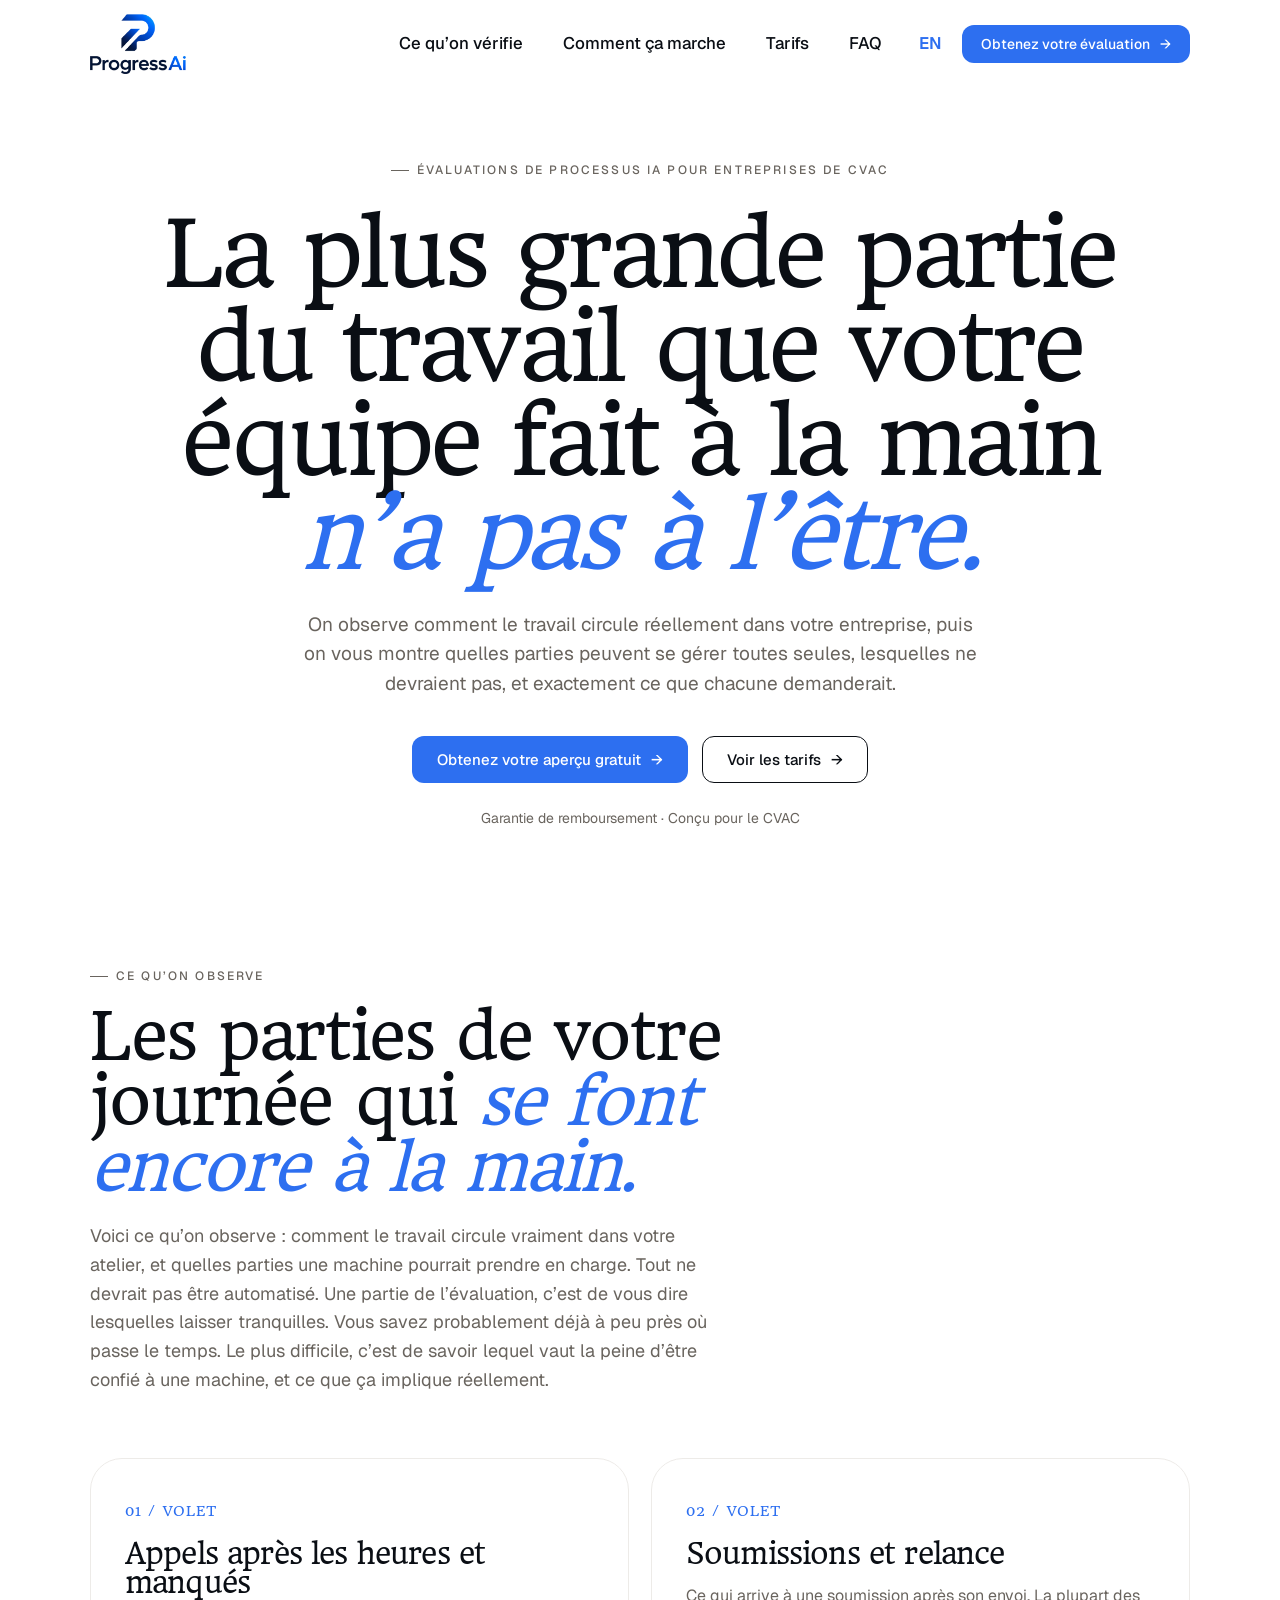
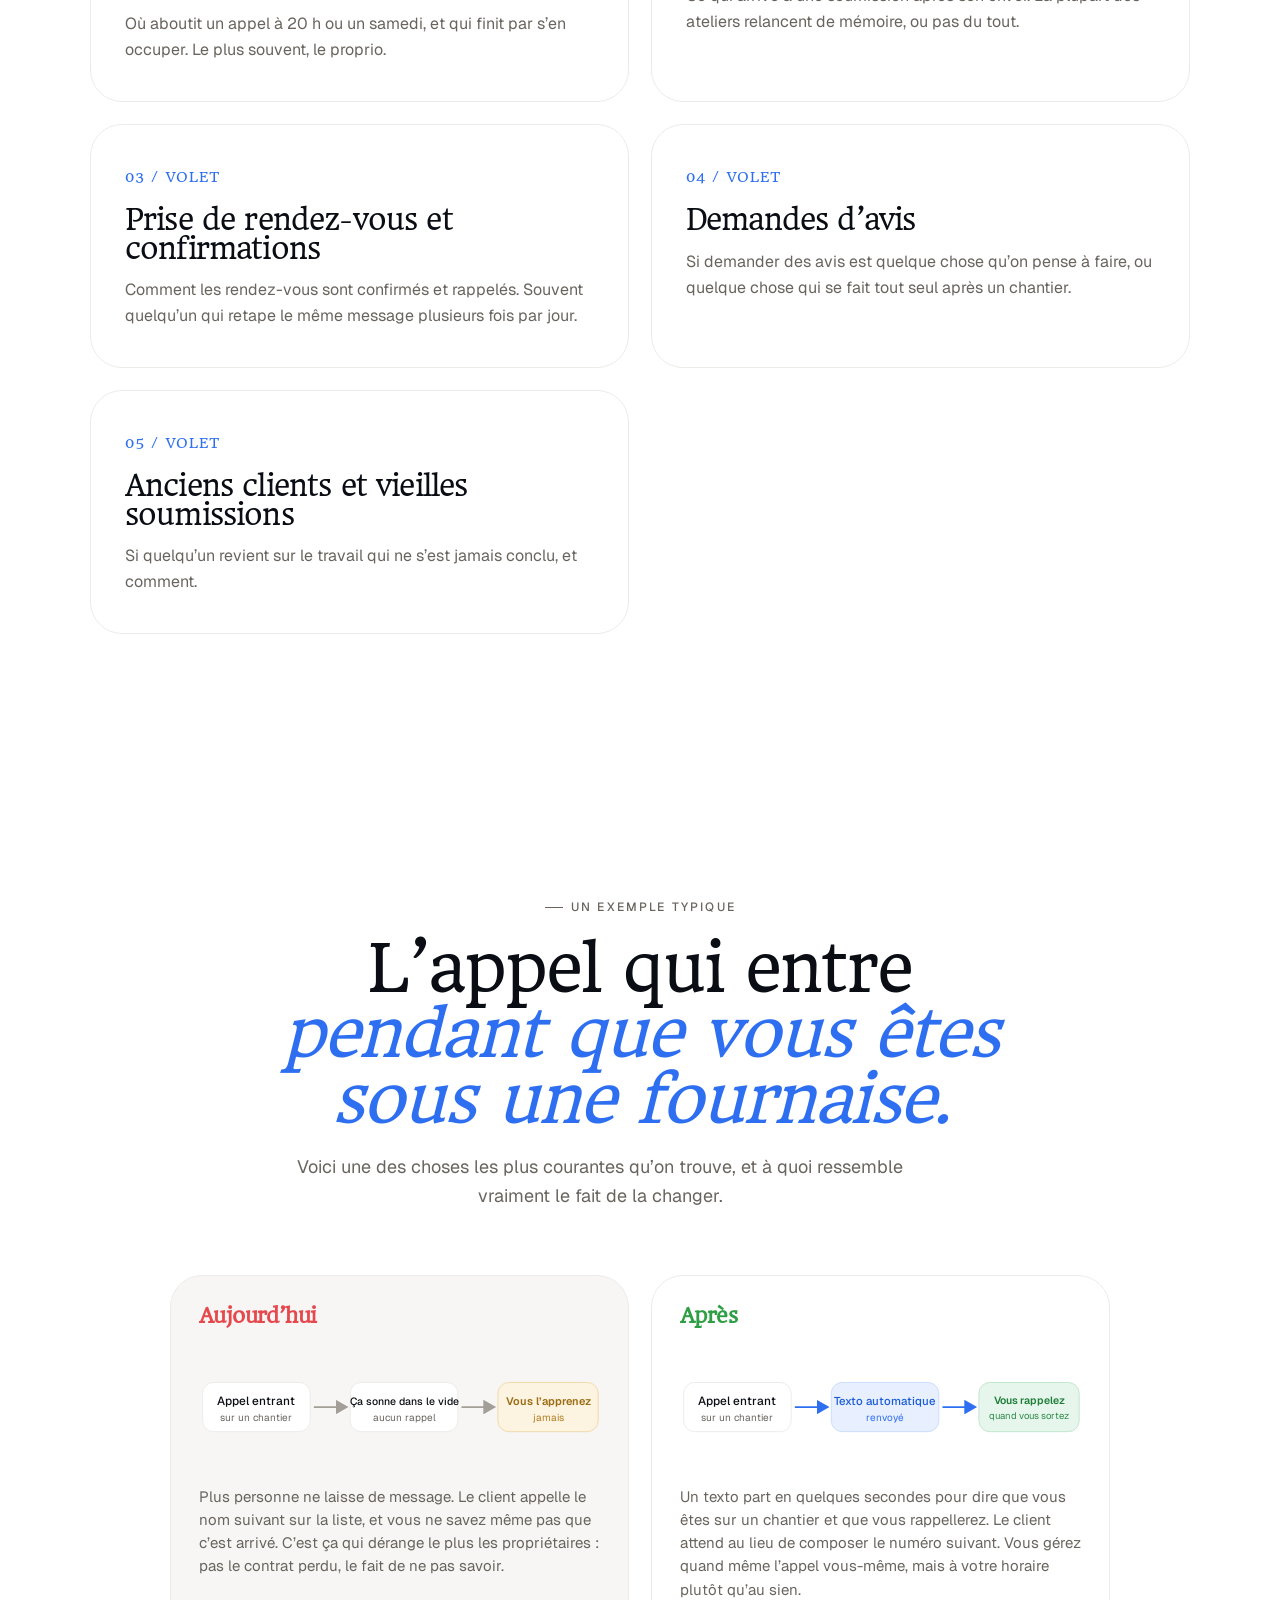
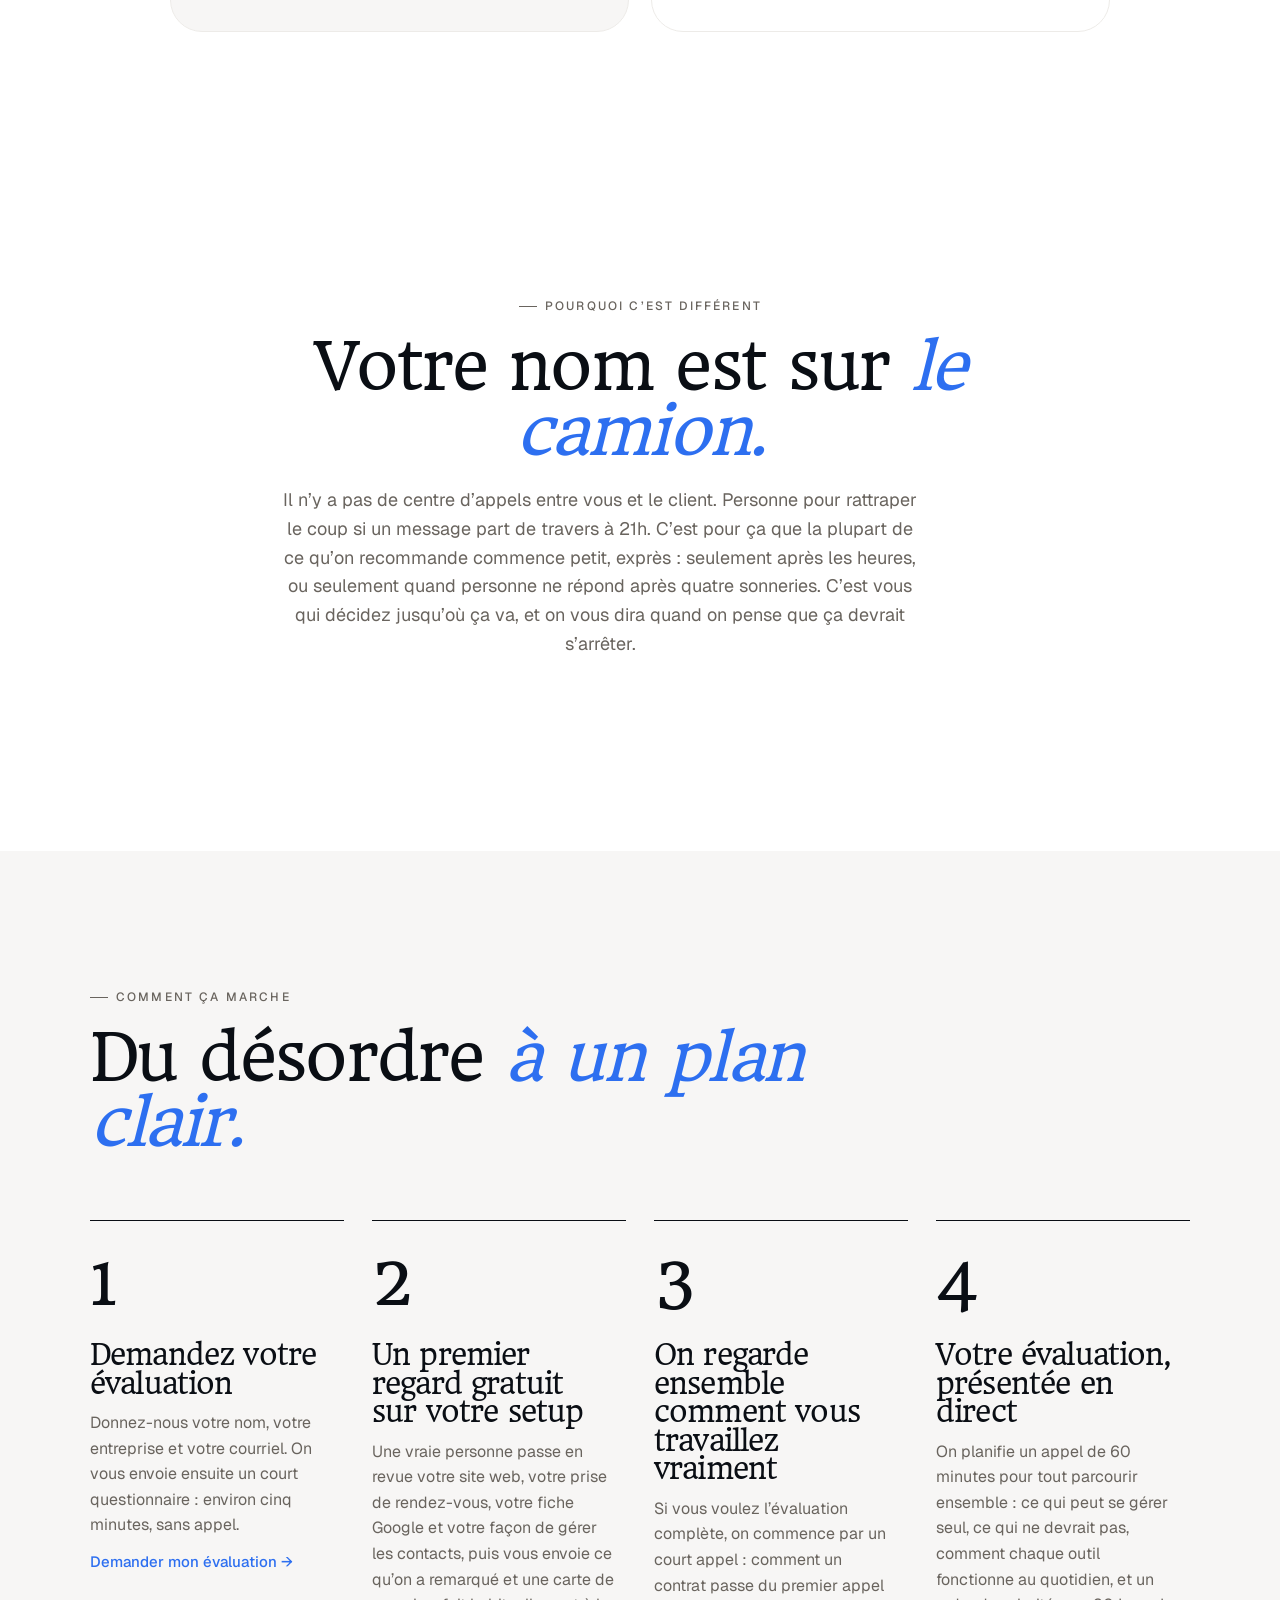
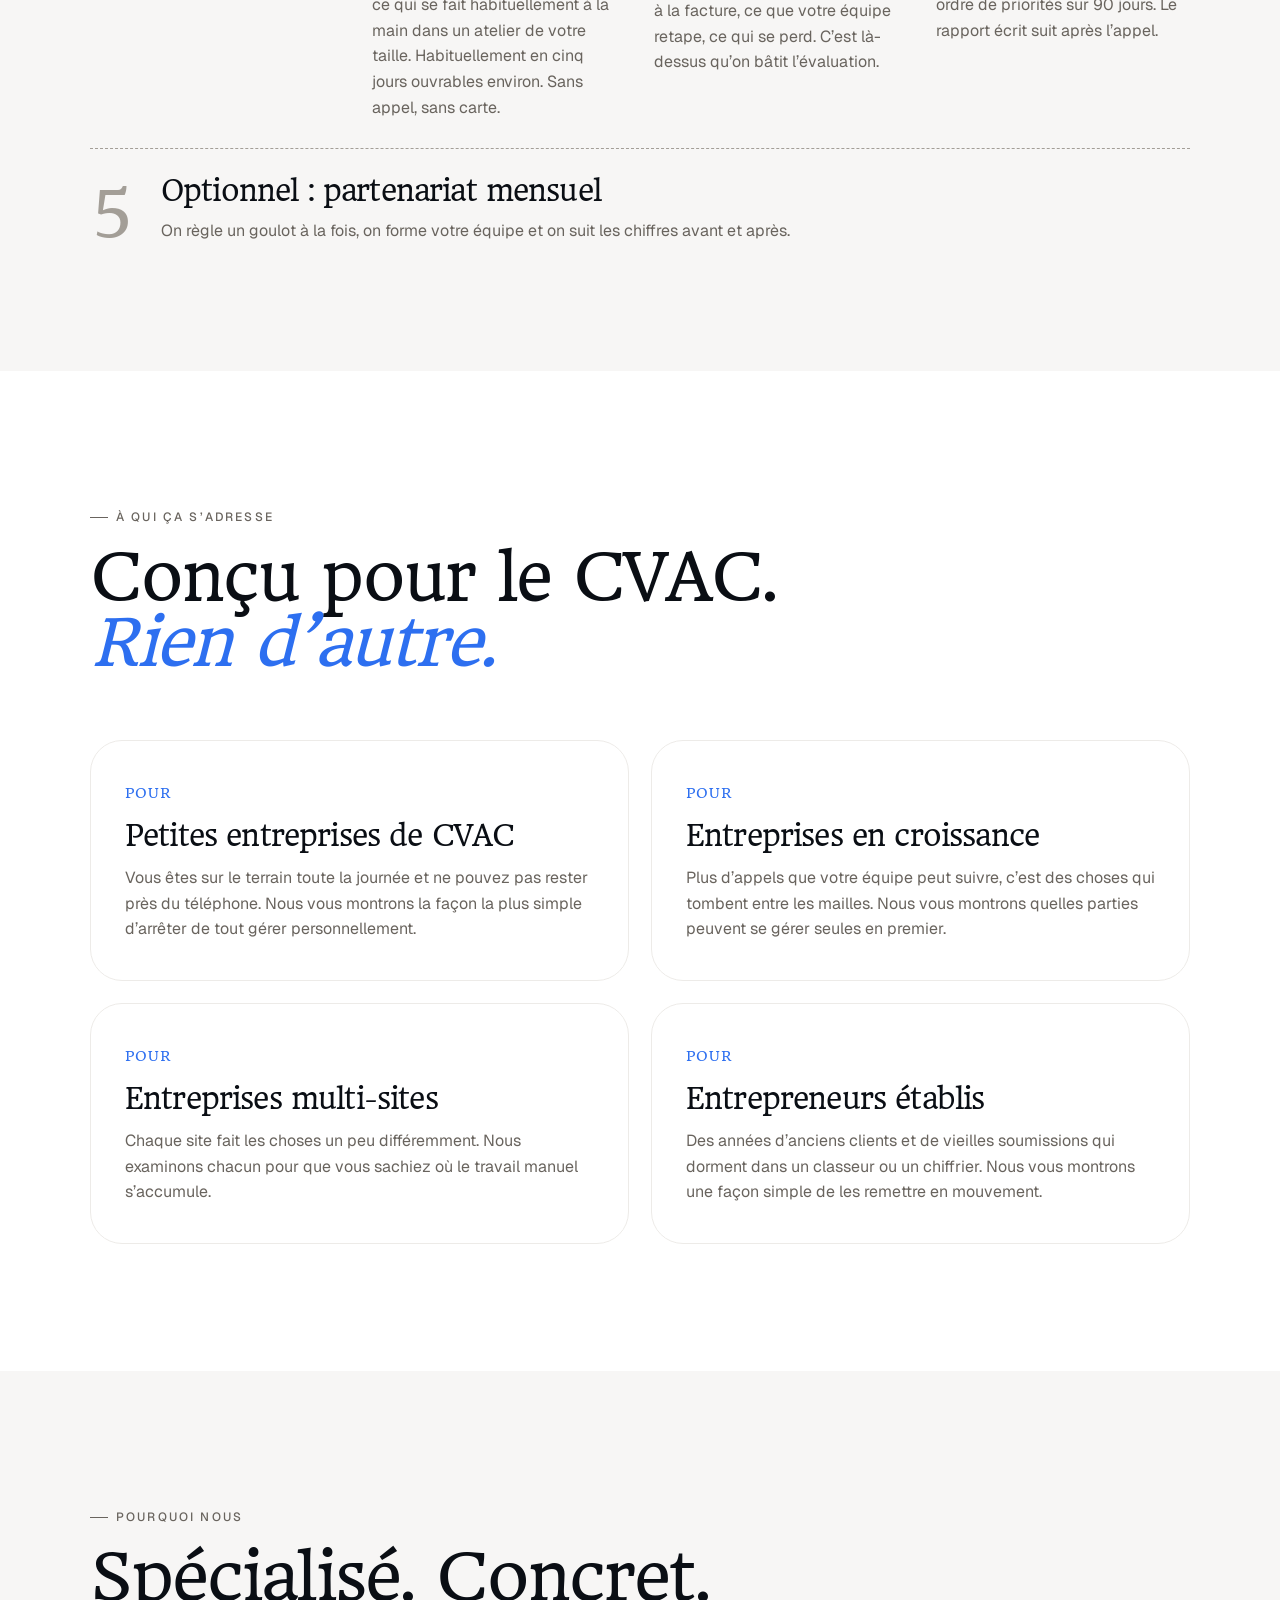
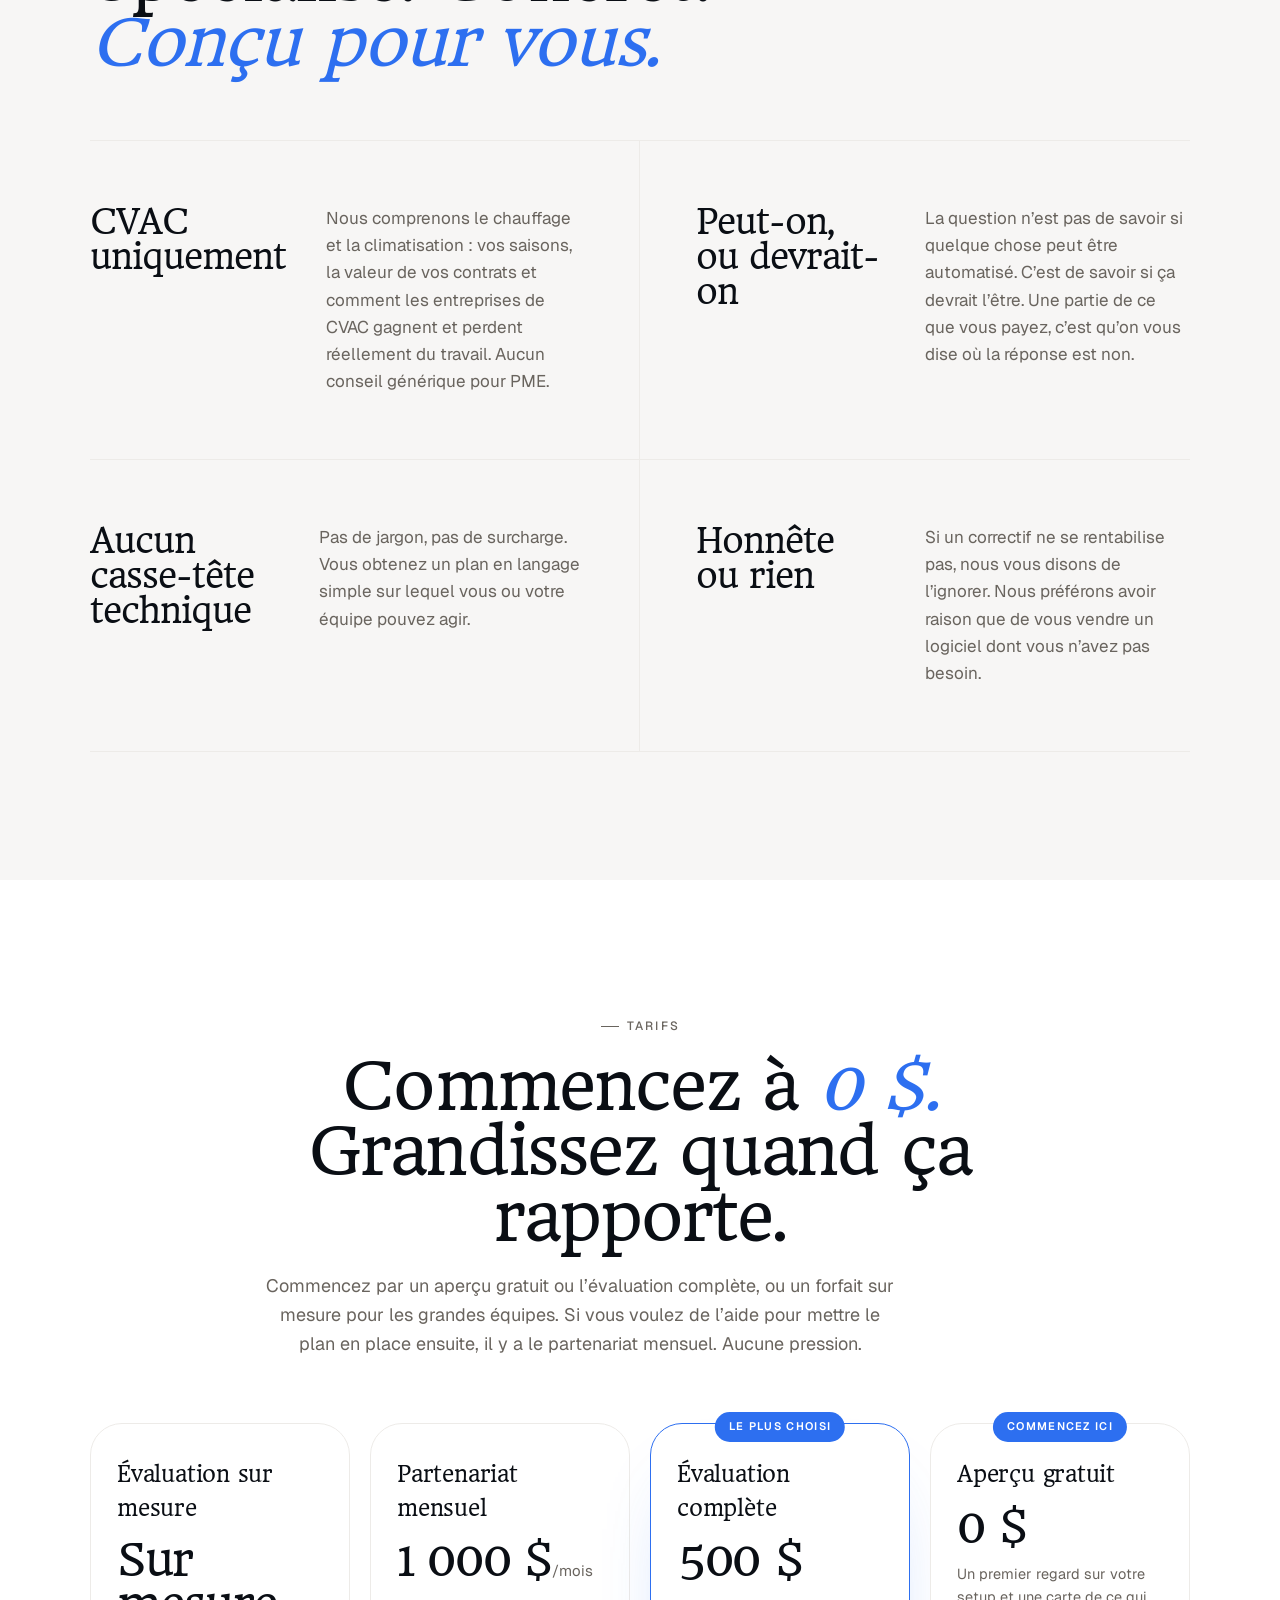
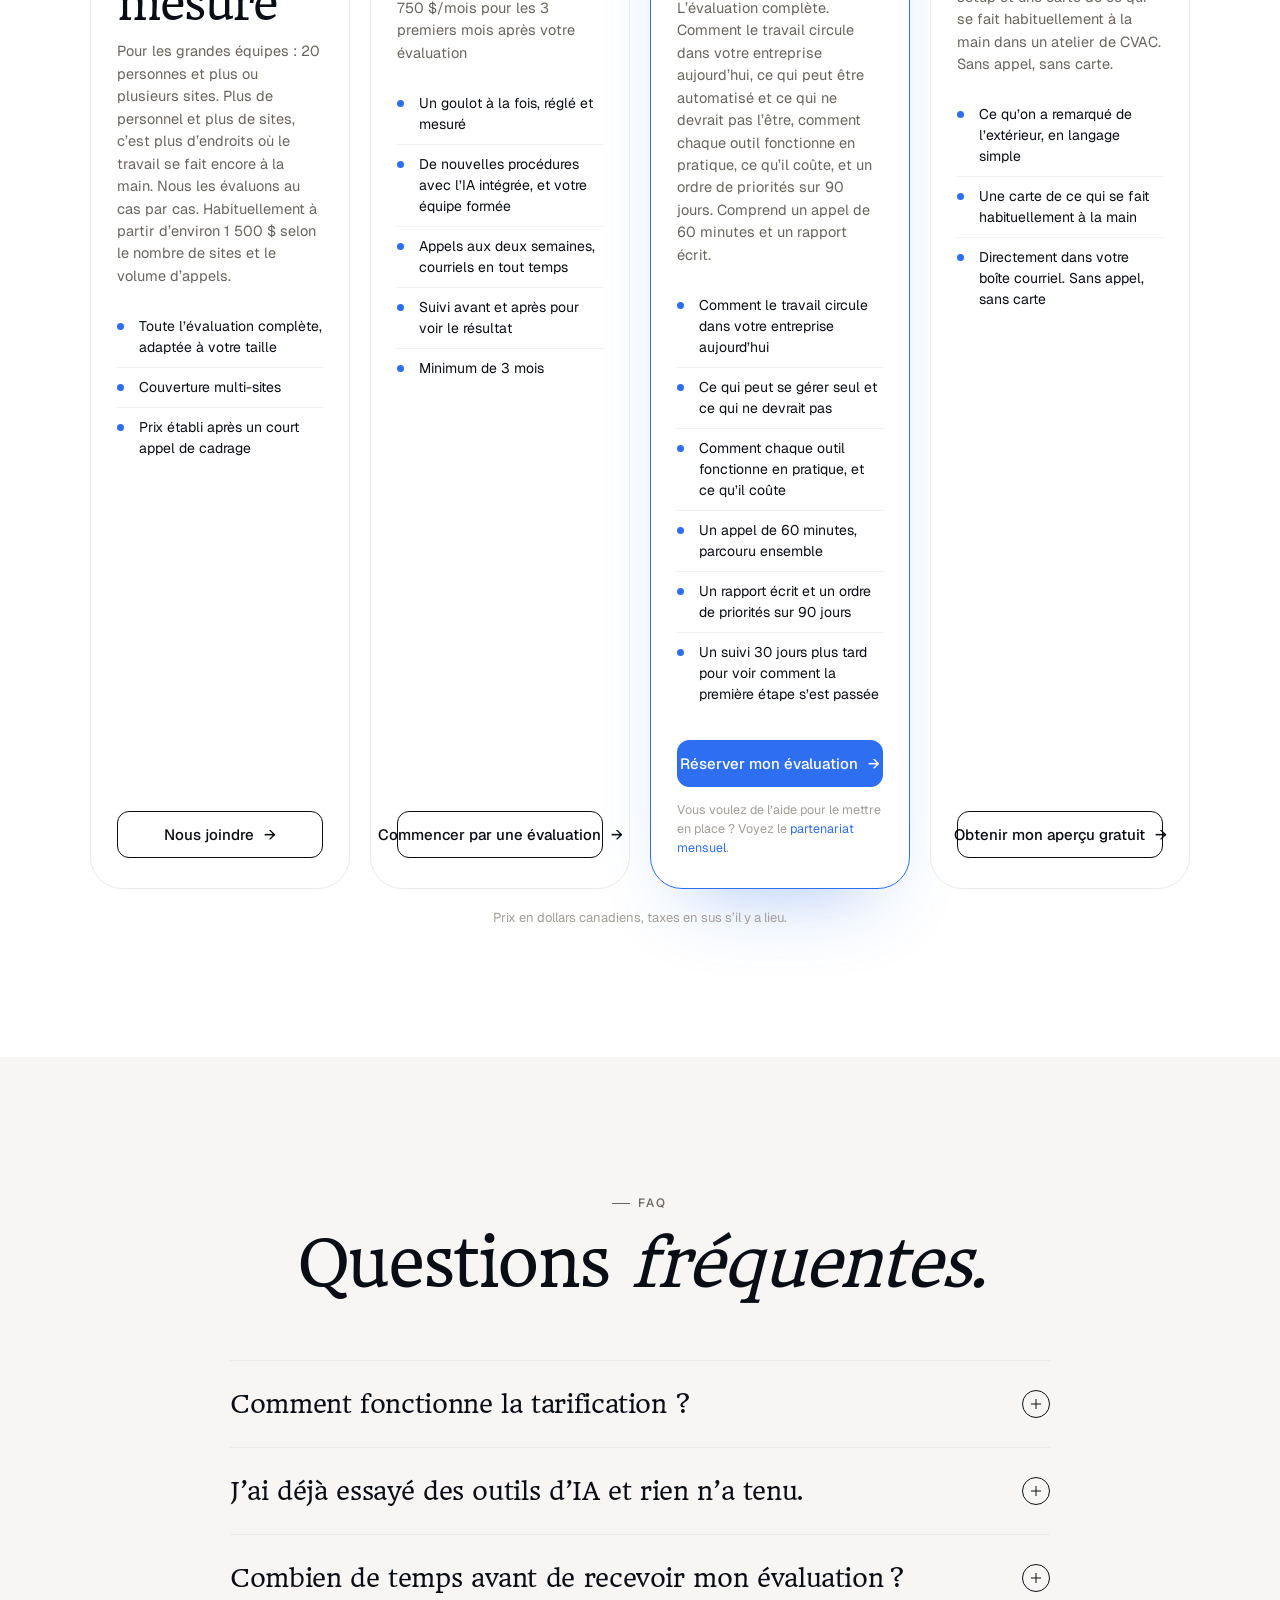
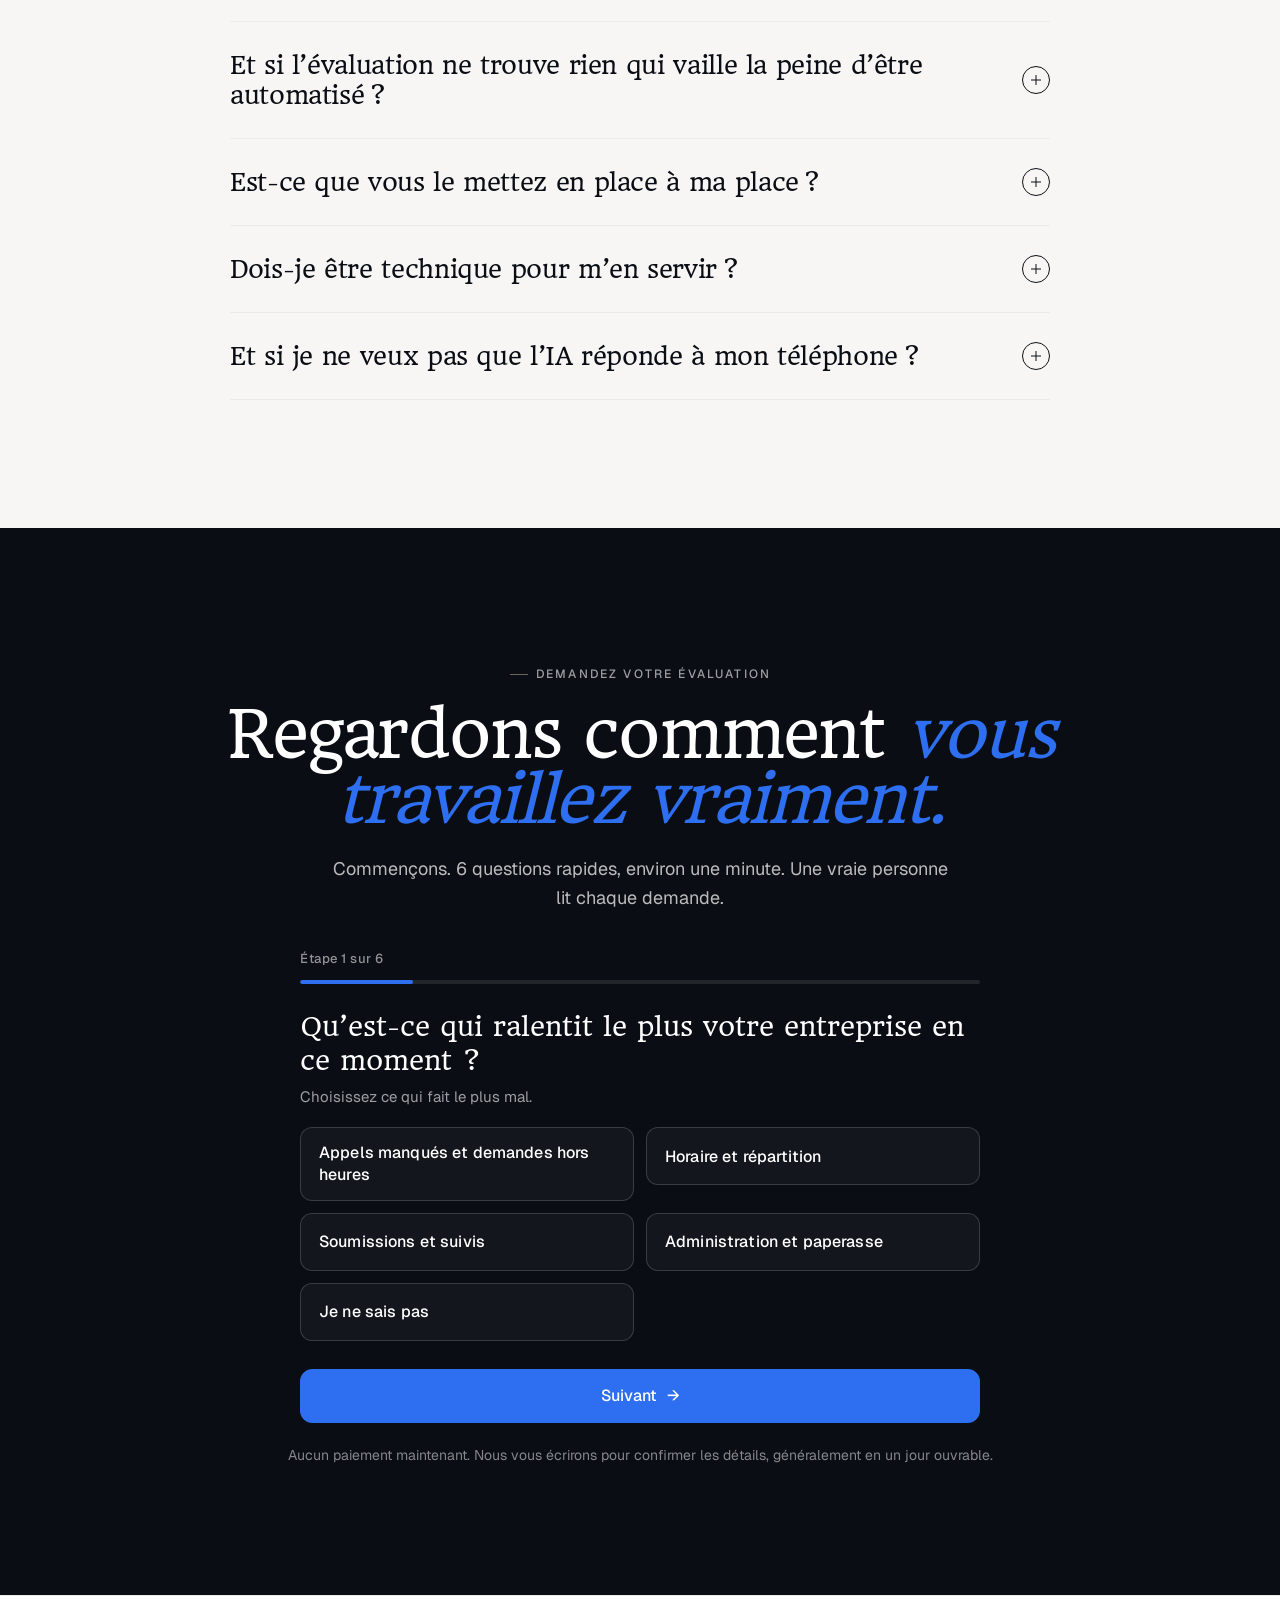
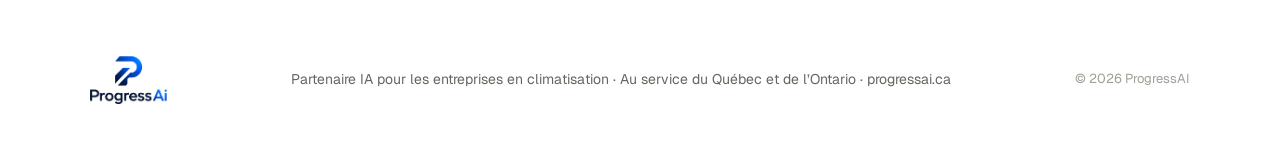
==== commit 63e7698d: "Update site to AI partner model with monthly partnership - Pricing: 4 cards (Custom, Monthly partner" ====
--- a/fr/index.html
+++ b/fr/index.html
@@ -28,7 +28,7 @@
 
 <nav class="nav" id="nav">
   <div class="container nav-inner">
-    <a href="/fr/" class="logo" aria-label="Accueil Progress AI">
+    <a href="/fr/" class="logo" aria-label="Accueil ProgressAI">
       <span class="logo-mark"><img src="/progressai_logo_hd.png" alt="ProgressAI" /></span>
     </a>
     <ul class="nav-links">
@@ -194,7 +194,7 @@
       <span class="eyebrow reveal">Comment ça marche</span>
       <h2 class="reveal" style="--delay:.08s">Du désordre <em style="font-style:italic;color:var(--blue);">à un plan clair.</em></h2>
     </div>
-    <div class="process-grid" style="grid-template-columns:repeat(4,1fr);">
+    <div class="process-grid process-4">
       <div class="step reveal">
         <span class="step-num">1</span>
         <h3>Demandez votre évaluation</h3>
@@ -216,6 +216,11 @@
         <h3>Votre évaluation, présentée en direct</h3>
         <p>On planifie un appel de 60 minutes pour tout parcourir ensemble : ce qui peut se gérer seul, ce qui ne devrait pas, comment chaque outil fonctionne au quotidien, et un ordre de priorités sur 90 jours. Le rapport écrit suit après l’appel.</p>
       </div>
+      <div class="step step-optional reveal" style="--delay:.4s">
+        <span class="step-num">5</span>
+        <h3>Optionnel : partenariat mensuel</h3>
+        <p>On règle un goulot à la fois, on forme votre équipe et on suit les chiffres avant et après.</p>
+      </div>
     </div>
   </div>
 </section>
@@ -283,7 +288,7 @@
     <div class="section-head" style="text-align:center; max-width:760px; margin-left:auto; margin-right:auto;">
       <span class="eyebrow reveal" style="margin-left:auto;margin-right:auto;">Tarifs</span>
       <h2 class="reveal" style="--delay:.08s">Commencez à <em style="font-style:italic;color:var(--blue);">0 $.</em> Grandissez quand ça rapporte.</h2>
-      <p class="reveal" style="--delay:.16s">Trois façons de commencer : un aperçu gratuit, l’évaluation complète, ou un forfait sur mesure pour les grandes équipes. Aucun contrat, aucune pression.</p>
+      <p class="reveal" style="--delay:.16s">Commencez par un aperçu gratuit ou l’évaluation complète, ou un forfait sur mesure pour les grandes équipes. Si vous voulez de l’aide pour mettre le plan en place ensuite, il y a le partenariat mensuel. Aucune pression.</p>
     </div>
     <div class="tiers reveal" style="--delay:.16s">
       <div class="tier">
@@ -298,8 +303,22 @@
         <a href="#book" data-pick="custom" class="btn btn-outline">Nous joindre <span class="arr">→</span></a>
       </div>
 
+      <div class="tier" id="partnership">
+        <div class="tier-name">Partenariat mensuel</div>
+        <div class="tier-price">1 000 $<span class="per">/mois</span></div>
+        <p class="tier-desc">750 $/mois pour les 3 premiers mois après votre évaluation</p>
+        <ul class="tier-list">
+          <li>Un goulot à la fois, réglé et mesuré</li>
+          <li>De nouvelles procédures avec l’IA intégrée, et votre équipe formée</li>
+          <li>Appels aux deux semaines, courriels en tout temps</li>
+          <li>Suivi avant et après pour voir le résultat</li>
+          <li>Minimum de 3 mois</li>
+        </ul>
+        <a href="#book" data-pick="full" class="btn btn-outline">Commencer par une évaluation <span class="arr">→</span></a>
+      </div>
+
       <div class="tier popular">
-        <span class="tier-tag">Le plus complet</span>
+        <span class="tier-tag">Le plus choisi</span>
         <div class="tier-name">Évaluation complète</div>
         <div class="tier-price">500 $</div>
         <p class="tier-desc">L’évaluation complète. Comment le travail circule dans votre entreprise aujourd’hui, ce qui peut être automatisé et ce qui ne devrait pas l’être, comment chaque outil fonctionne en pratique, ce qu’il coûte, et un ordre de priorités sur 90 jours. Comprend un appel de 60 minutes et un rapport écrit.</p>
@@ -309,9 +328,10 @@
           <li>Comment chaque outil fonctionne en pratique, et ce qu’il coûte</li>
           <li>Un appel de 60 minutes, parcouru ensemble</li>
           <li>Un rapport écrit et un ordre de priorités sur 90 jours</li>
+          <li>Un suivi 30 jours plus tard pour voir comment la première étape s’est passée</li>
         </ul>
         <a href="#book" data-pick="full" class="btn btn-outline">Réserver mon évaluation <span class="arr">→</span></a>
-        <p style="margin-top:14px; font-size:12.5px; color:var(--ink-faint); line-height:1.5;">C’est une évaluation et un plan. La mise en place n’est pas incluse, et elle est évaluée séparément si vous voulez de l’aide.</p>
+        <p style="margin-top:14px; font-size:12.5px; color:var(--ink-faint); line-height:1.5;">Vous voulez de l’aide pour le mettre en place ? Voyez le <a href="#partnership" style="color:var(--blue);">partenariat mensuel</a>.</p>
       </div>
 
       <div class="tier">
@@ -343,7 +363,7 @@
           <span>Comment fonctionne la tarification ?</span>
           <span class="faq-icon" aria-hidden="true"></span>
         </button>
-        <div class="faq-a"><div class="faq-a-inner">Trois niveaux. L’aperçu gratuit vous montre ce qu’on repère de l’extérieur, plus une carte de ce qui se fait habituellement à la main dans un atelier de votre taille. L’évaluation à 500 $, c’est l’image complète : comment le travail circule dans votre entreprise et ce qui peut se gérer seul, avec un appel pour tout passer en revue. Les grandes équipes obtiennent un forfait sur mesure. Nous demandons un prix juste pour un vrai travail, et nous restons honnêtes.</div></div>
+        <div class="faq-a"><div class="faq-a-inner">Quatre options. L’aperçu gratuit vous montre ce qu’on repère de l’extérieur, plus une carte de ce qui se fait habituellement à la main dans un atelier de votre taille. L’évaluation à 500 $, c’est l’image complète : comment le travail circule dans votre entreprise, où se trouve le principal goulot, et un appel pour tout passer en revue. Les grandes équipes obtiennent un forfait sur mesure. Après l’évaluation, le partenariat mensuel optionnel coûte 1 000 $/mois (750 $/mois pour les 3 premiers mois) pour régler un goulot à la fois et mesurer le résultat. Nous demandons un prix juste pour un vrai travail, et nous restons honnêtes.</div></div>
       </div>
       <div class="faq reveal" style="--delay:.05s">
         <button class="faq-q" aria-expanded="false">
@@ -371,7 +391,7 @@
           <span>Est-ce que vous le mettez en place à ma place ?</span>
           <span class="faq-icon" aria-hidden="true"></span>
         </button>
-        <div class="faq-a"><div class="faq-a-inner">Non. On évalue et on recommande. La plupart des propriétaires remettent le rapport à la personne qui s’occupe déjà de leur technologie. Si vous préférez de l’aide pour la mise en place, on peut en parler séparément.</div></div>
+        <div class="faq-a"><div class="faq-a-inner">L’évaluation, c’est un diagnostic et un plan. Si vous voulez de l’aide pour le mettre en place, c’est le partenariat mensuel : on rebâtit un goulot à la fois avec vous, on forme votre équipe et on mesure le résultat. Pas de logiciel sur mesure, et tout vous appartient.</div></div>
       </div>
       <div class="faq reveal" style="--delay:.2s">
         <button class="faq-q" aria-expanded="false">
@@ -411,7 +431,7 @@
           <label class="opt-card"><input type="radio" name="biggest_challenge" value="Horaire et répartition" /><span>Horaire et répartition</span></label>
           <label class="opt-card"><input type="radio" name="biggest_challenge" value="Soumissions et suivis" /><span>Soumissions et suivis</span></label>
           <label class="opt-card"><input type="radio" name="biggest_challenge" value="Administration et paperasse" /><span>Administration et paperasse</span></label>
-          <label class="opt-card"><input type="radio" name="biggest_challenge" value="Je ne sais pas encore" /><span>Je ne sais pas encore</span></label>
+          <label class="opt-card"><input type="radio" name="biggest_challenge" value="Je ne sais pas" /><span>Je ne sais pas</span></label>
         </div>
       </fieldset>
       <fieldset class="step" data-step="2">
@@ -421,6 +441,7 @@
           <label class="opt-card"><input type="radio" name="team_size" value="4 à 10" /><span>4 à 10</span></label>
           <label class="opt-card"><input type="radio" name="team_size" value="11 à 25" /><span>11 à 25</span></label>
           <label class="opt-card"><input type="radio" name="team_size" value="25 et plus" /><span>25 et plus</span></label>
+          <label class="opt-card"><input type="radio" name="team_size" value="Je ne sais pas" /><span>Je ne sais pas</span></label>
         </div>
       </fieldset>
       <fieldset class="step" data-step="3">
@@ -431,6 +452,7 @@
           <label class="opt-card"><input type="radio" name="software" value="Housecall Pro" /><span>Housecall Pro</span></label>
           <label class="opt-card"><input type="radio" name="software" value="Papier ou tableurs" /><span>Papier ou tableurs</span></label>
           <label class="opt-card"><input type="radio" name="software" value="Autre chose" /><span>Autre chose</span></label>
+          <label class="opt-card"><input type="radio" name="software" value="Je ne sais pas" /><span>Je ne sais pas</span></label>
         </div>
       </fieldset>
       <fieldset class="step" data-step="4">
@@ -471,8 +493,8 @@
     <a href="/fr/" class="logo">
       <span class="logo-mark"><img src="/progressai_logo_hd.png" alt="ProgressAI" /></span>
     </a>
-    <div class="footer-meta">Évaluations de processus IA pour entreprises de CVAC · Au service du Québec et du Canada · progressai.ca</div>
-    <div class="footer-copy">© 2026 Progress AI</div>
+    <div class="footer-meta">Partenaire IA pour les entreprises en climatisation · Au service du Québec et de l’Ontario · progressai.ca</div>
+    <div class="footer-copy">© 2026 ProgressAI</div>
   </div>
 </footer>
 
--- a/styles.css
+++ b/styles.css
@@ -81,7 +81,9 @@
     grid-template-columns: 1fr auto 1fr;
     align-items: center;
     min-height: 88px;
-    padding: 12px 0;
+    /* keep the .container side gutter; "12px 0" here was wiping it out and
+       pushing the logo flush against the screen edge */
+    padding: 12px var(--gutter);
     overflow: visible;
   }
   .nav.scrolled {
@@ -123,7 +125,8 @@
     transition: transform .35s cubic-bezier(.2,.7,.2,1);
   }
   .nav-links a:hover::after { transform: scaleX(1); }
-  .nav-cta-wrap { display: flex; align-items: center; gap: 18px; justify-self: end; }
+  /* pinned to column 3 so it stays right-aligned when .nav-links is hidden on mobile */
+  .nav-cta-wrap { display: flex; align-items: center; gap: 18px; justify-self: end; grid-column: 3; }
 
   .lang-switch button, .lang-switch a {
     display: inline-block;
@@ -291,6 +294,11 @@
   .card p { color: var(--ink-soft); font-size: 16px; line-height: 1.6; }
 
   .process-grid { display: grid; grid-template-columns: repeat(3, 1fr); gap: 28px; }
+  .process-grid.process-4 { grid-template-columns: repeat(4, 1fr); }
+  /* optional final step: full width, dashed rule so it reads as an add-on */
+  .step.step-optional { grid-column: 1 / -1; border-top: 1px dashed var(--ink-faint); display: grid; grid-template-columns: auto 1fr; column-gap: 28px; align-items: start; }
+  .step.step-optional .step-num { color: var(--ink-faint); margin-bottom: 0; grid-row: span 2; }
+  .step.step-optional p { max-width: 640px; }
   .step {
     border-top: 1px solid var(--ink);
     padding-top: 28px;
@@ -306,7 +314,9 @@
   .step h3 { margin-bottom: 12px; }
   .step p { color: var(--ink-soft); font-size: 16px; }
   @media (max-width: 820px) {
-    .process-grid { grid-template-columns: 1fr; gap: 36px; }
+    .process-grid, .process-grid.process-4 { grid-template-columns: 1fr; gap: 36px; }
+    .step.step-optional { display: block; }
+    .step.step-optional .step-num { margin-bottom: 28px; }
   }
 
   .why-grid { display: grid; grid-template-columns: repeat(2, 1fr); gap: 0; border-top: 1px solid var(--line); }
@@ -652,9 +662,9 @@
 
   /* ---------- 4-tier pricing ---------- */
   .tiers {
-    display: grid; grid-template-columns: repeat(3, 1fr);
+    display: grid; grid-template-columns: repeat(4, minmax(0, 1fr));
     gap: 20px; align-items: stretch;
-    max-width: 1040px; margin: 0 auto;
+    max-width: 1180px; margin: 0 auto;
   }
   .tier {
     display: flex; flex-direction: column;
@@ -674,8 +684,8 @@
     padding: 6px 14px; border-radius: 999px; white-space: nowrap;
   }
   .tier-name { font-family: 'Headland One', serif; font-size: 21px; letter-spacing: -0.01em; margin-bottom: 14px; }
-  .tier-price { font-family: 'Headland One', serif; font-size: clamp(40px, 4.6vw, 52px); line-height: 1; letter-spacing: -0.03em; color: var(--ink); }
-  .tier-price .per { font-family: 'Geist', sans-serif; font-size: 15px; font-weight: 400; letter-spacing: 0; color: var(--ink-soft); }
+  .tier-price { font-family: 'Headland One', serif; font-size: clamp(34px, 3.4vw, 44px); line-height: 1; letter-spacing: -0.03em; color: var(--ink); }
+  .tier-price .per { display: inline-block; font-family: 'Geist', sans-serif; font-size: 15px; font-weight: 400; letter-spacing: 0; color: var(--ink-soft); }
   .tier-desc { color: var(--ink-soft); font-size: 14.5px; line-height: 1.55; margin: 14px 0 20px; }
   .tier-list { list-style: none; padding: 0; margin: 0 0 26px; flex: 1 1 auto; }
   .tier-list li { position: relative; padding: 9px 0 9px 22px; font-size: 14px; line-height: 1.5; color: var(--ink); border-top: 1px solid var(--line-soft); }
@@ -684,7 +694,7 @@
   .tier .btn { width: 100%; justify-content: center; margin-top: auto; }
   .tier.popular .btn-outline { background: var(--blue); color: #fff; border-color: var(--blue); }
   .tier.popular .btn-outline:hover { background: var(--blue-deep); border-color: var(--blue-deep); }
-  @media (max-width: 980px) { .tiers { grid-template-columns: repeat(2, 1fr); } }
+  @media (max-width: 980px) { .tiers { grid-template-columns: repeat(2, minmax(0, 1fr)); } }
   @media (max-width: 560px) { .tiers { grid-template-columns: 1fr; } }
 
   .guarantee-bar {
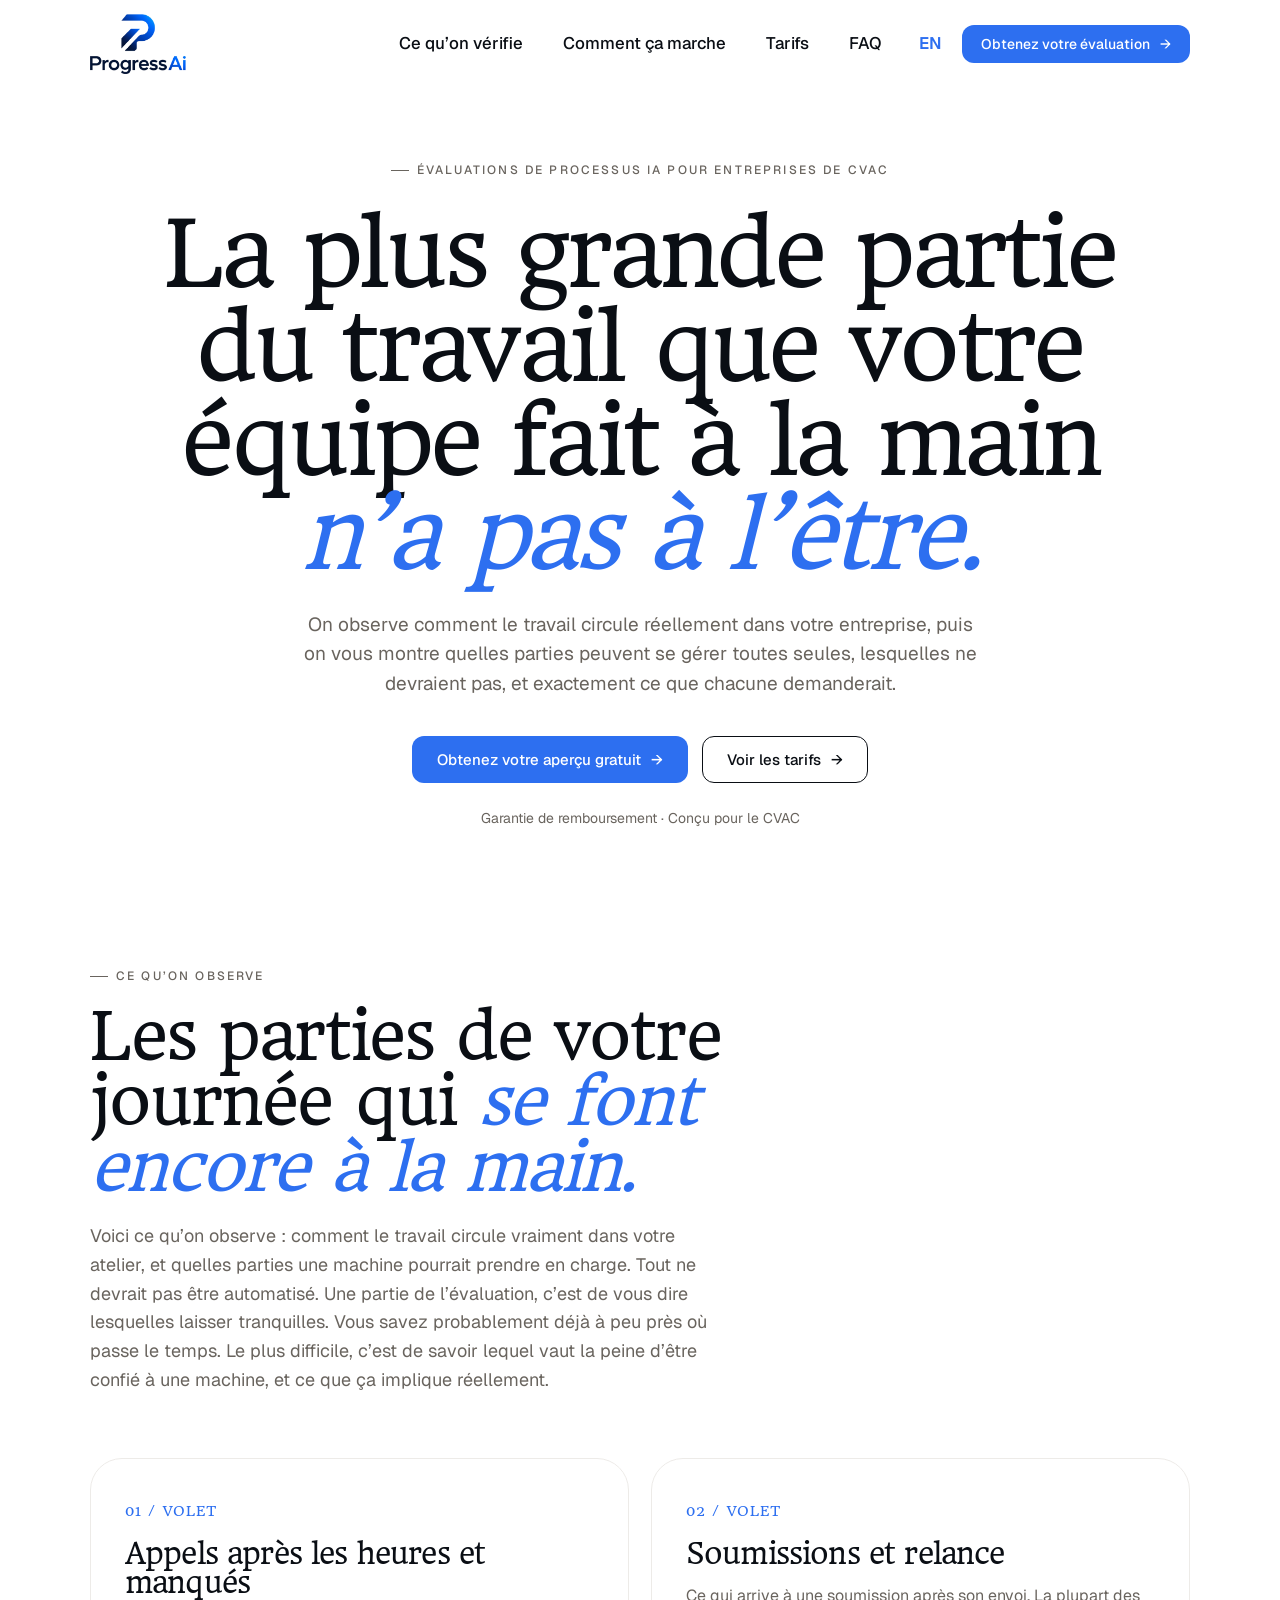
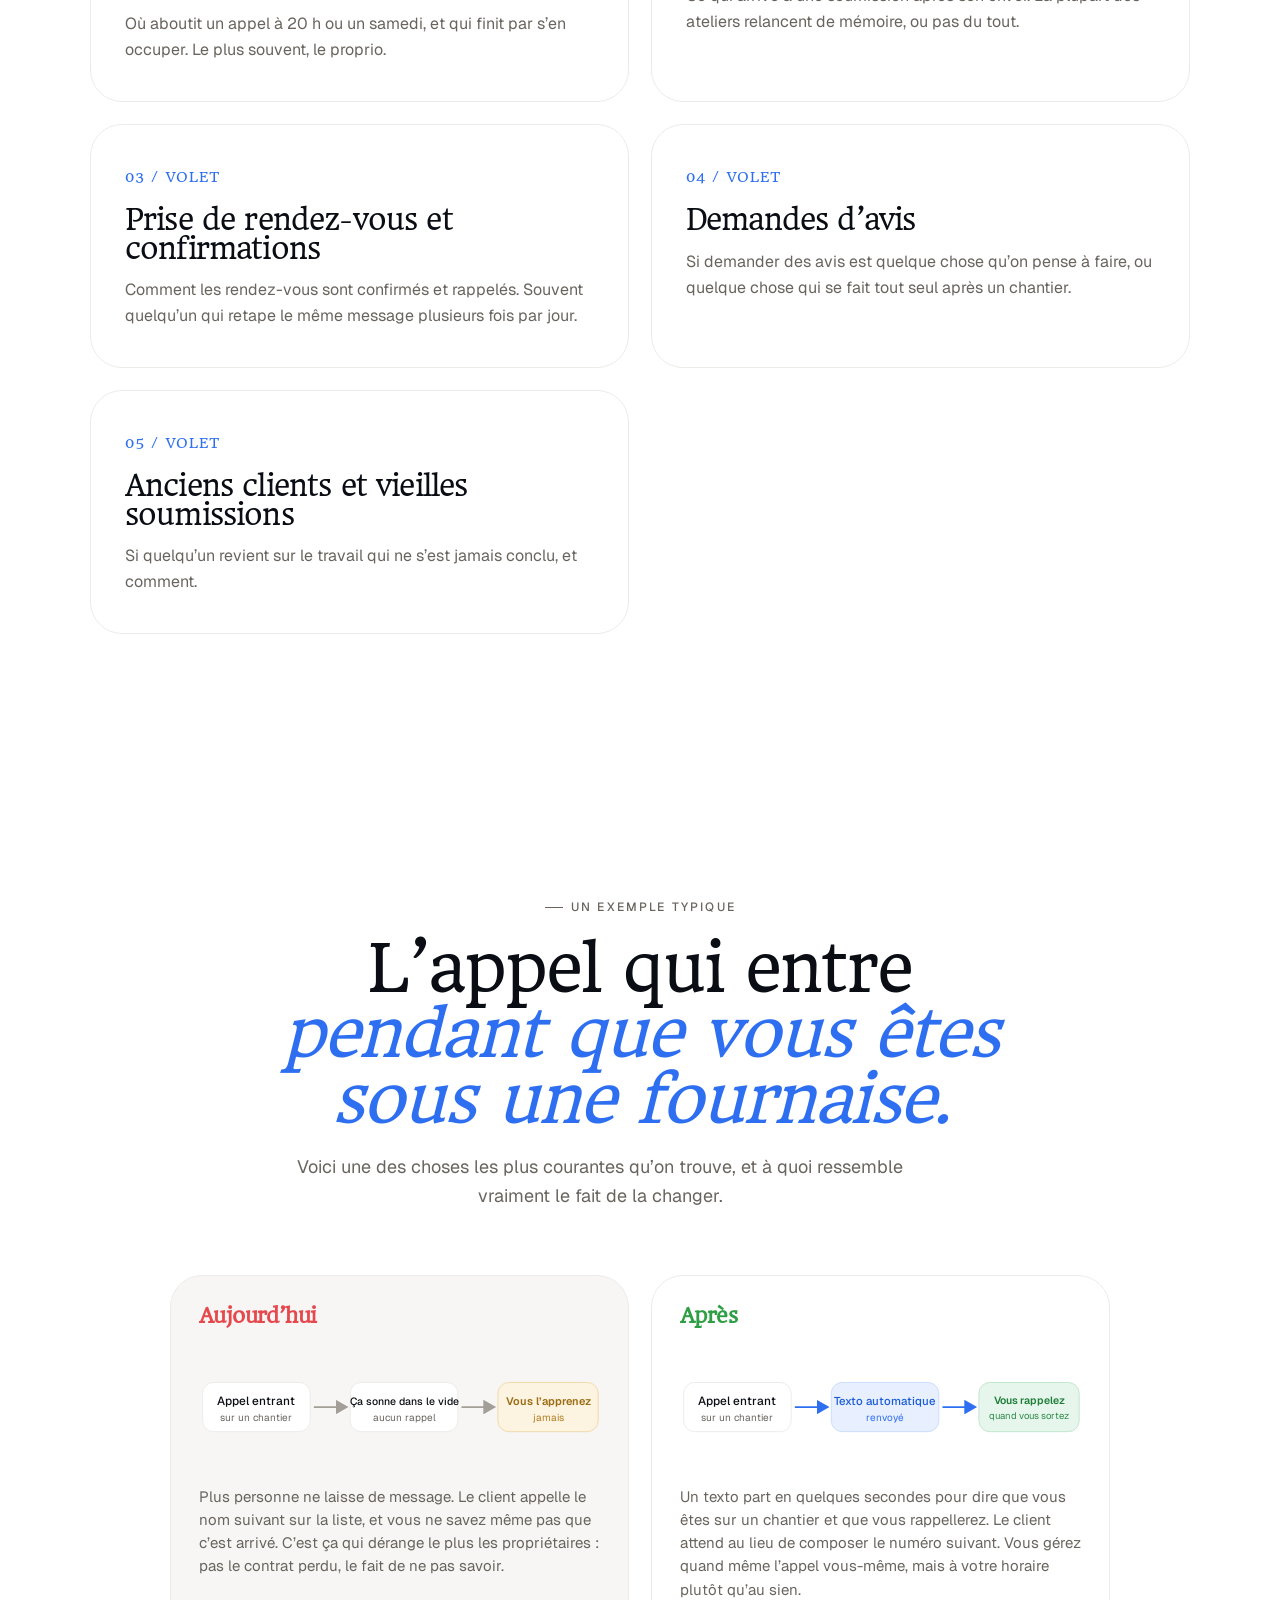
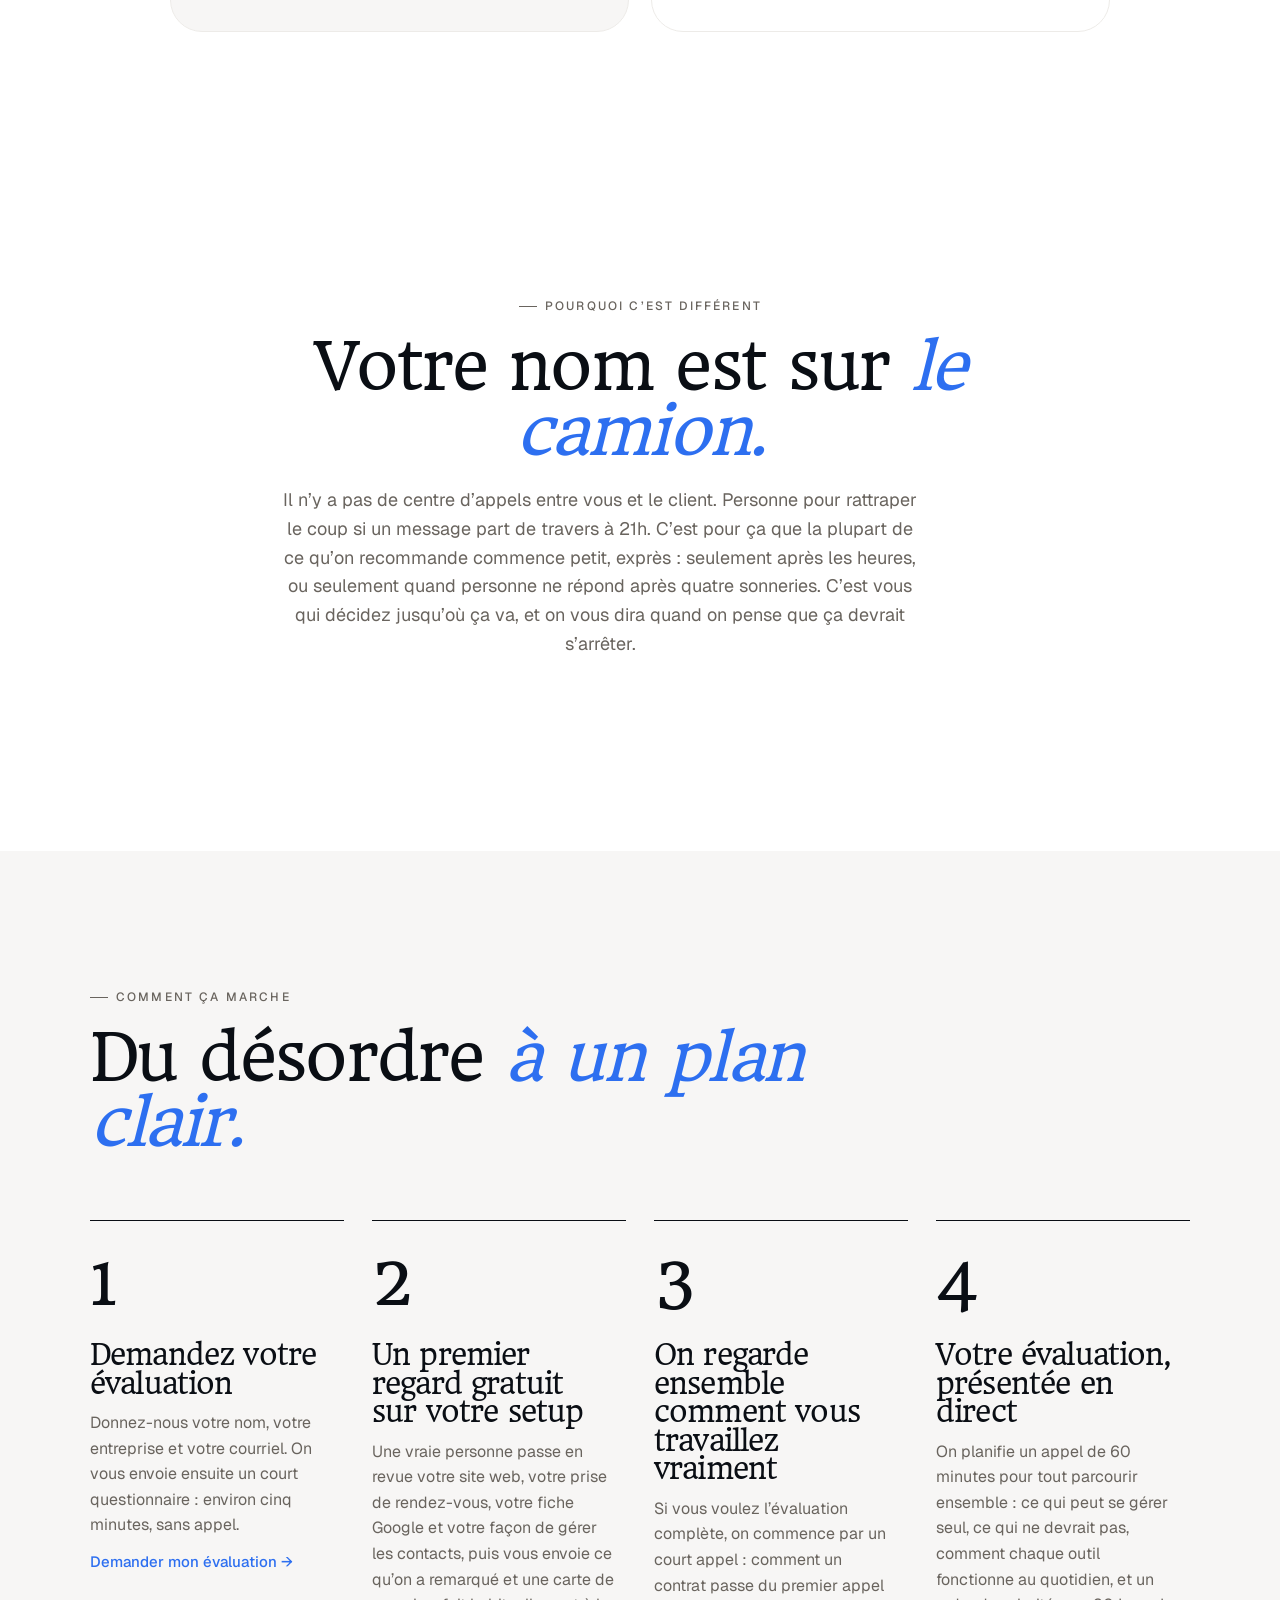
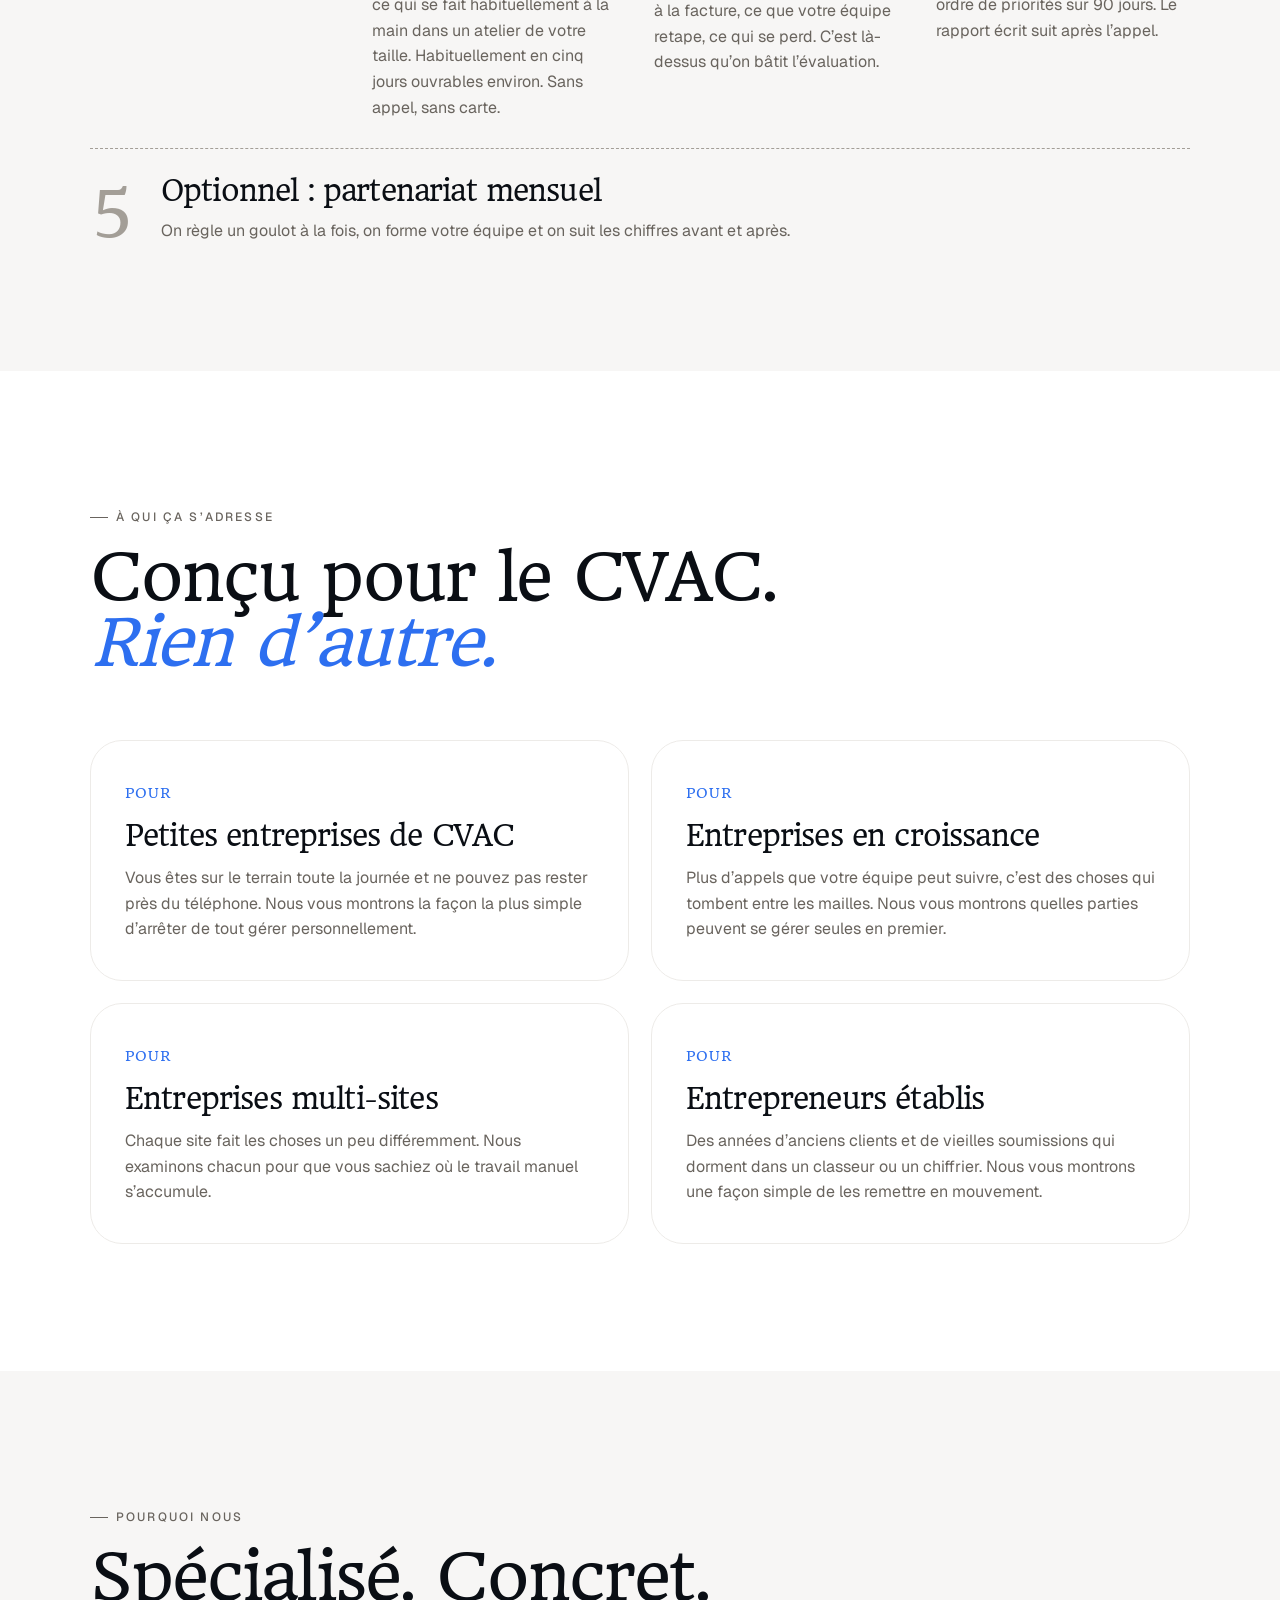
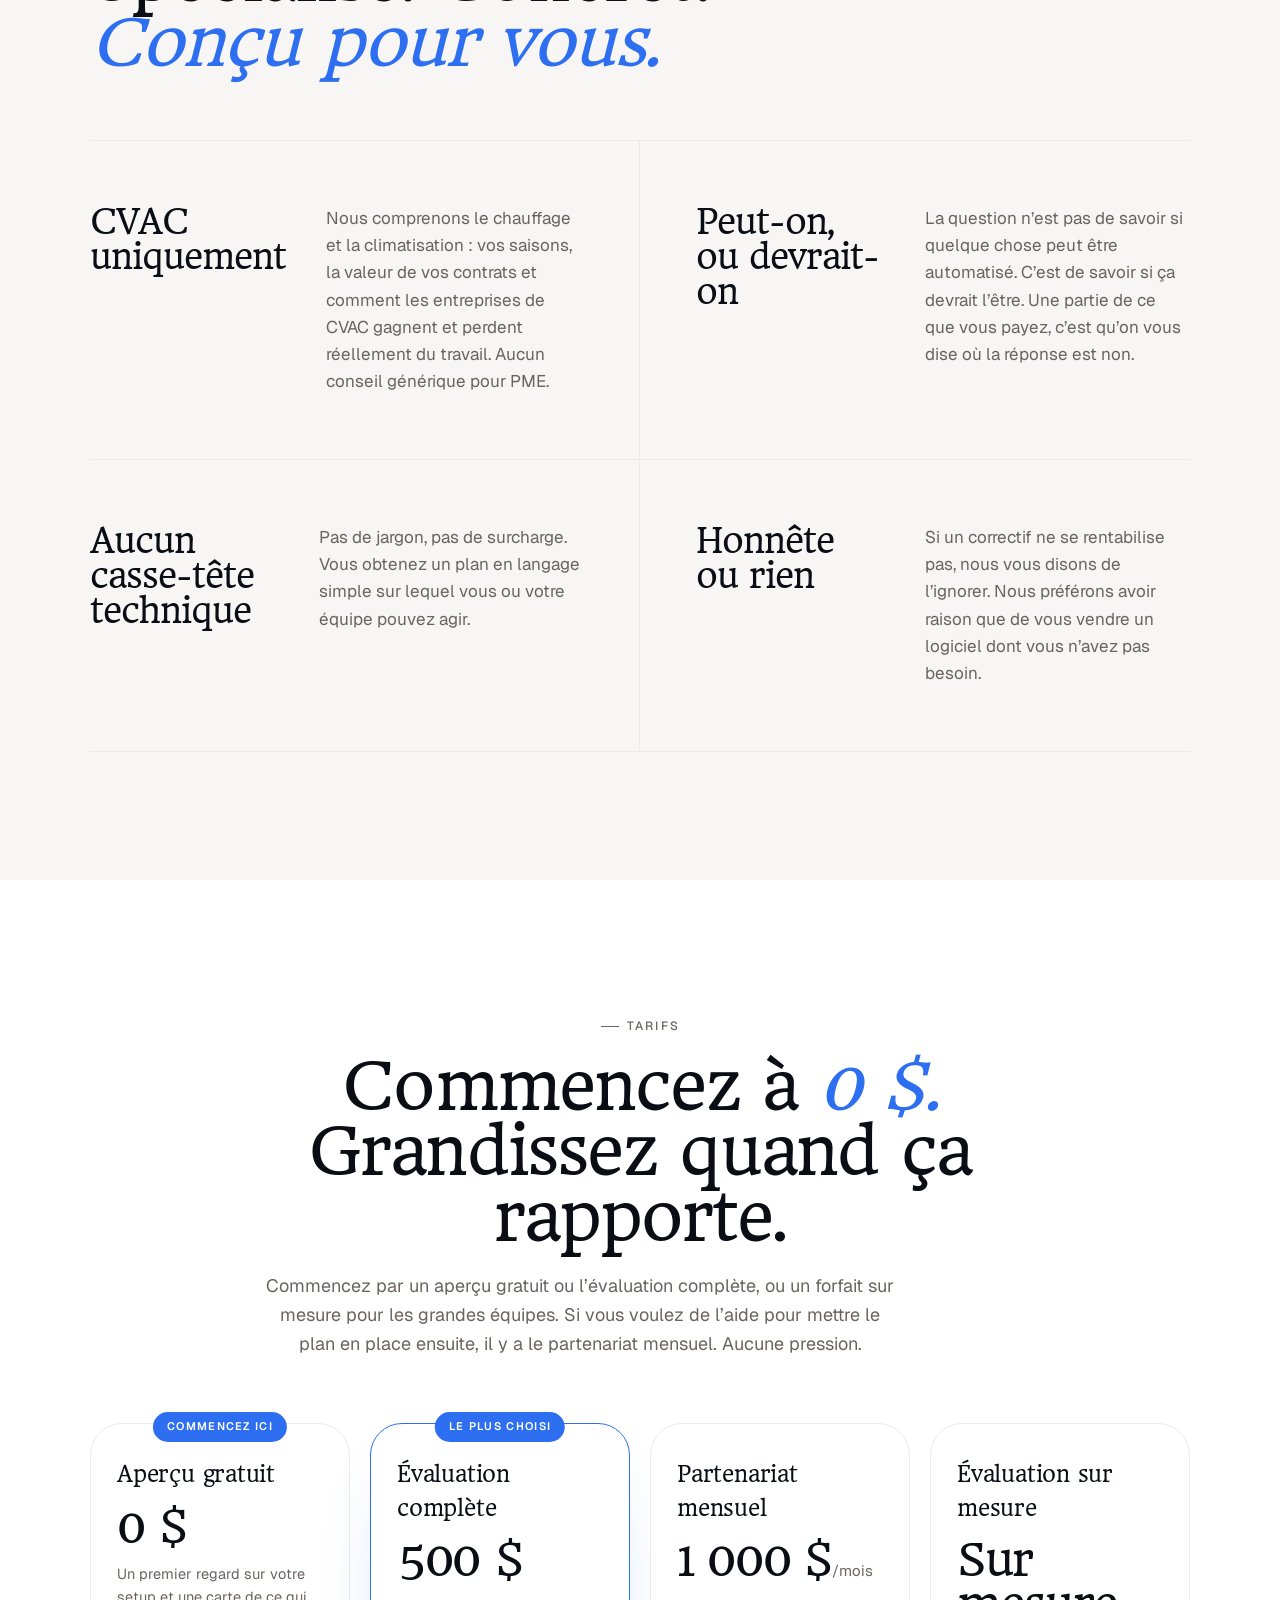
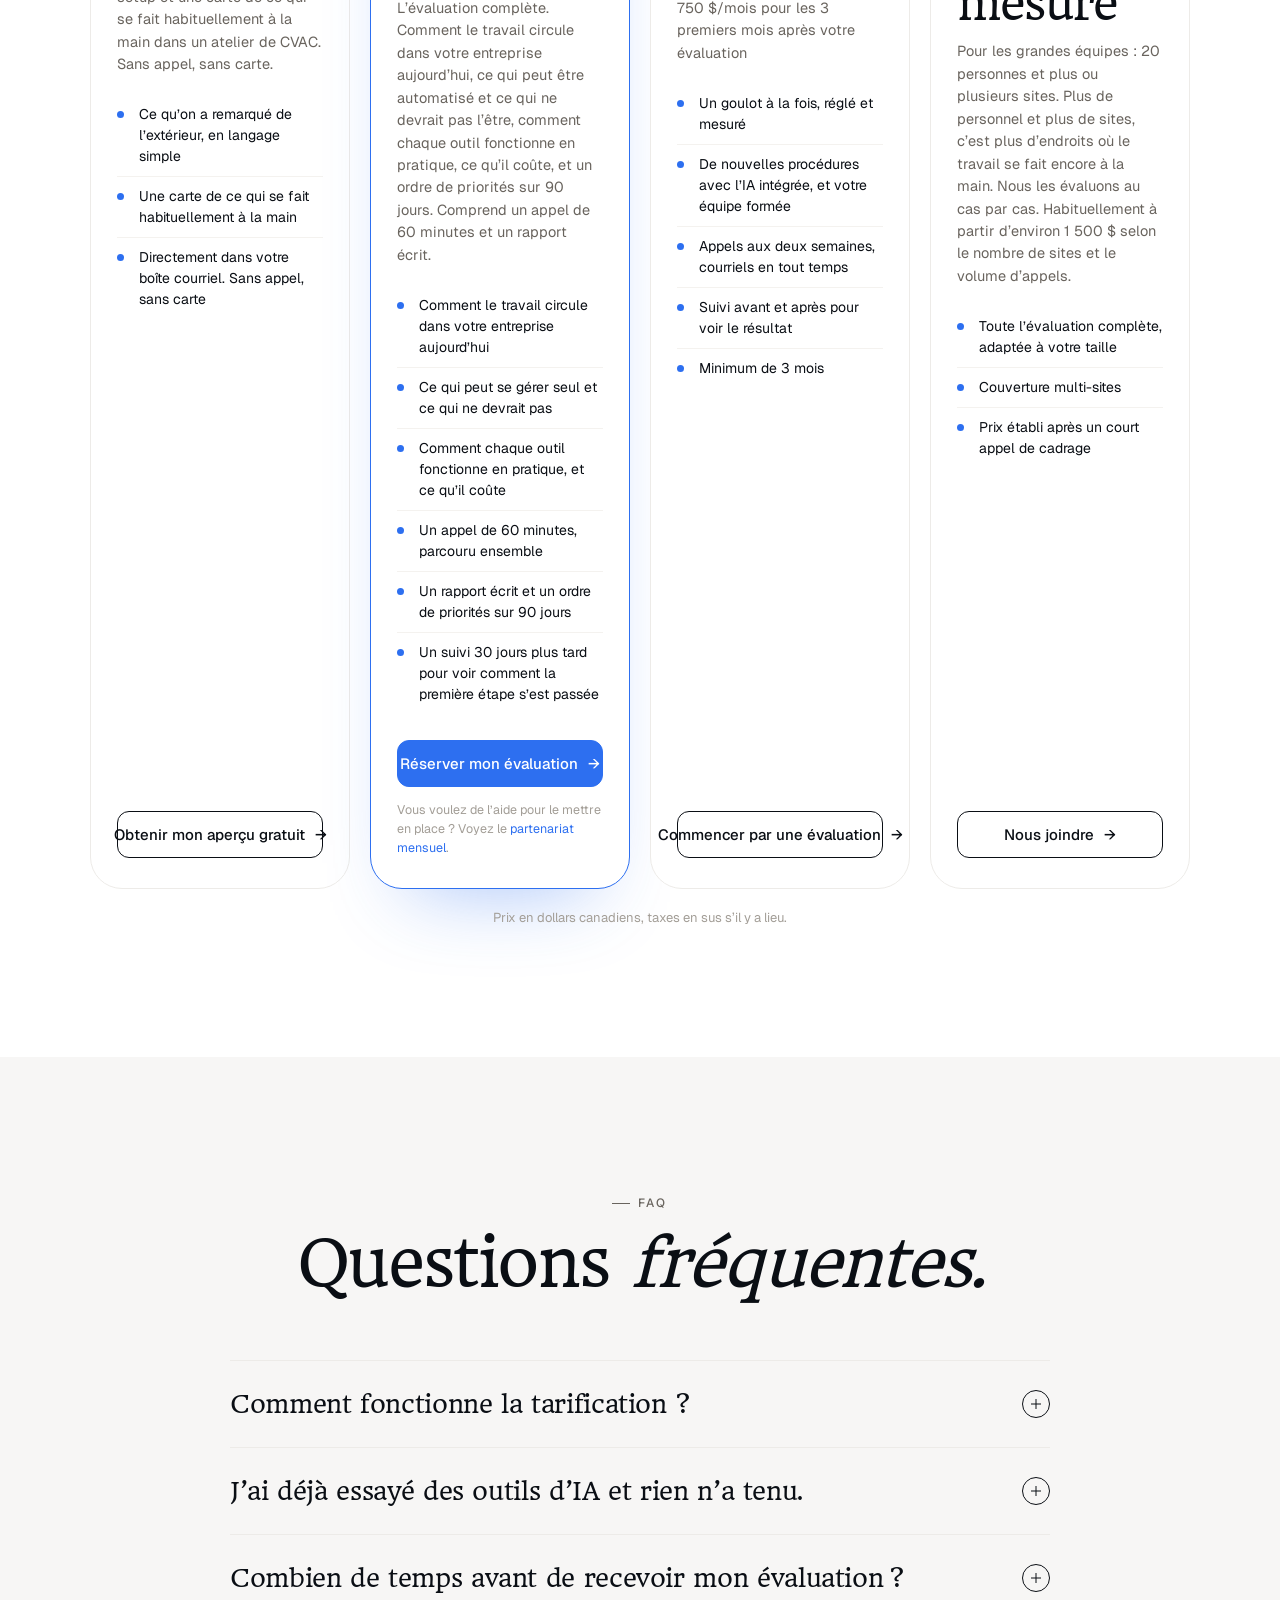
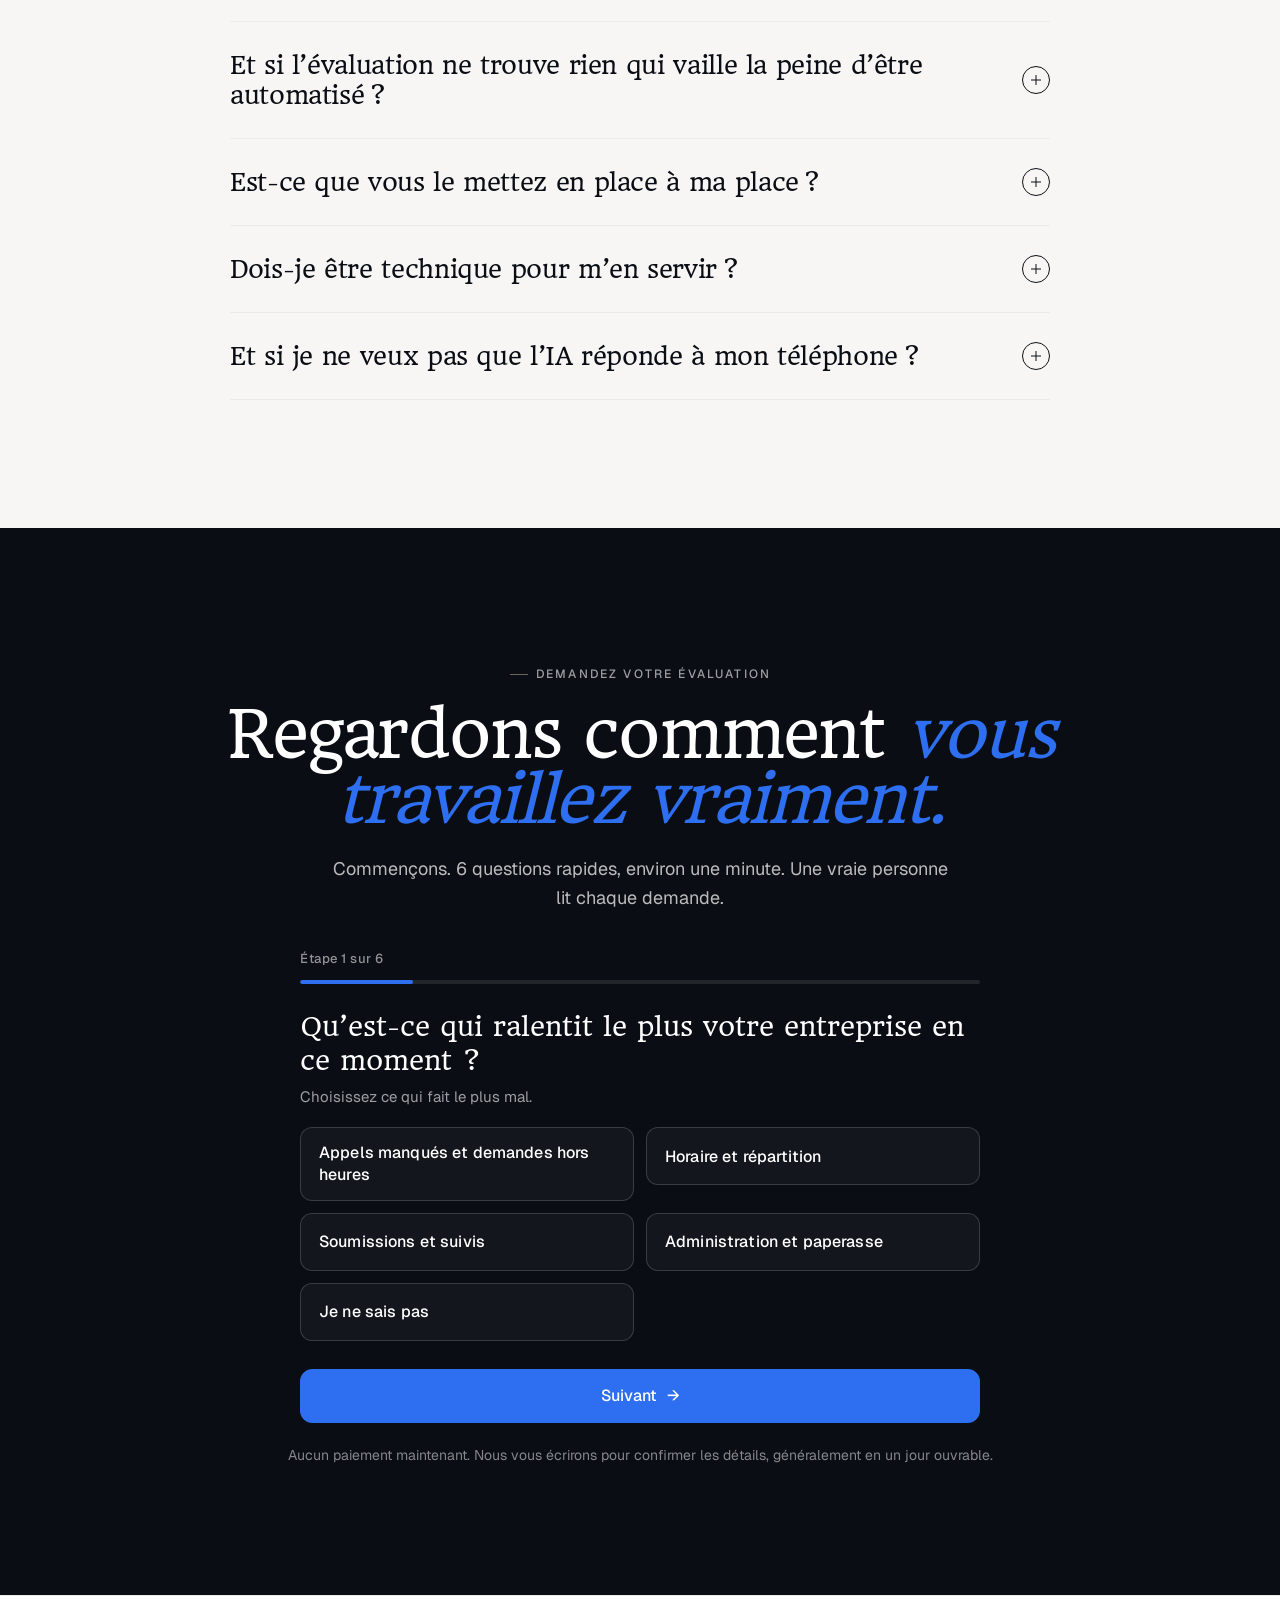
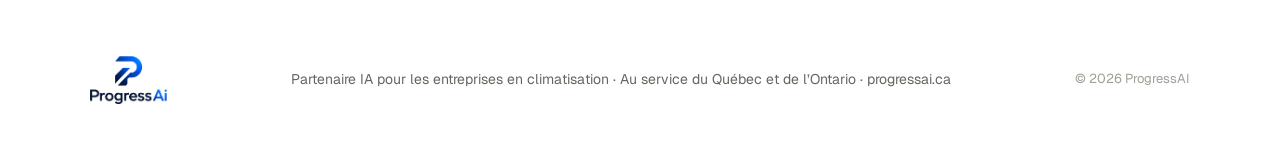
==== commit add0b671: "Reorder pricing cards smallest to largest (EN + FR) Co-Authored-By: Claude Opus 5.5 <noreply@anthrop" ====
--- a/fr/index.html
+++ b/fr/index.html
@@ -292,29 +292,16 @@
     </div>
     <div class="tiers reveal" style="--delay:.16s">
       <div class="tier">
-        <div class="tier-name">Évaluation sur mesure</div>
-        <div class="tier-price">Sur mesure</div>
-        <p class="tier-desc">Pour les grandes équipes : 20 personnes et plus ou plusieurs sites. Plus de personnel et plus de sites, c’est plus d’endroits où le travail se fait encore à la main. Nous les évaluons au cas par cas. Habituellement à partir d’environ 1 500 $ selon le nombre de sites et le volume d’appels.</p>
+        <span class="tier-tag">Commencez ici</span>
+        <div class="tier-name">Aperçu gratuit</div>
+        <div class="tier-price">0 $</div>
+        <p class="tier-desc">Un premier regard sur votre setup et une carte de ce qui se fait habituellement à la main dans un atelier de CVAC. Sans appel, sans carte.</p>
         <ul class="tier-list">
-          <li>Toute l’évaluation complète, adaptée à votre taille</li>
-          <li>Couverture multi-sites</li>
-          <li>Prix établi après un court appel de cadrage</li>
+          <li>Ce qu’on a remarqué de l’extérieur, en langage simple</li>
+          <li>Une carte de ce qui se fait habituellement à la main</li>
+          <li>Directement dans votre boîte courriel. Sans appel, sans carte</li>
         </ul>
-        <a href="#book" data-pick="custom" class="btn btn-outline">Nous joindre <span class="arr">→</span></a>
-      </div>
-
-      <div class="tier" id="partnership">
-        <div class="tier-name">Partenariat mensuel</div>
-        <div class="tier-price">1 000 $<span class="per">/mois</span></div>
-        <p class="tier-desc">750 $/mois pour les 3 premiers mois après votre évaluation</p>
-        <ul class="tier-list">
-          <li>Un goulot à la fois, réglé et mesuré</li>
-          <li>De nouvelles procédures avec l’IA intégrée, et votre équipe formée</li>
-          <li>Appels aux deux semaines, courriels en tout temps</li>
-          <li>Suivi avant et après pour voir le résultat</li>
-          <li>Minimum de 3 mois</li>
-        </ul>
-        <a href="#book" data-pick="full" class="btn btn-outline">Commencer par une évaluation <span class="arr">→</span></a>
+        <a href="#book" data-pick="free" class="btn btn-outline">Obtenir mon aperçu gratuit <span class="arr">→</span></a>
       </div>
 
       <div class="tier popular">
@@ -334,17 +321,30 @@
         <p style="margin-top:14px; font-size:12.5px; color:var(--ink-faint); line-height:1.5;">Vous voulez de l’aide pour le mettre en place ? Voyez le <a href="#partnership" style="color:var(--blue);">partenariat mensuel</a>.</p>
       </div>
 
+      <div class="tier" id="partnership">
+        <div class="tier-name">Partenariat mensuel</div>
+        <div class="tier-price">1 000 $<span class="per">/mois</span></div>
+        <p class="tier-desc">750 $/mois pour les 3 premiers mois après votre évaluation</p>
+        <ul class="tier-list">
+          <li>Un goulot à la fois, réglé et mesuré</li>
+          <li>De nouvelles procédures avec l’IA intégrée, et votre équipe formée</li>
+          <li>Appels aux deux semaines, courriels en tout temps</li>
+          <li>Suivi avant et après pour voir le résultat</li>
+          <li>Minimum de 3 mois</li>
+        </ul>
+        <a href="#book" data-pick="full" class="btn btn-outline">Commencer par une évaluation <span class="arr">→</span></a>
+      </div>
+
       <div class="tier">
-        <span class="tier-tag">Commencez ici</span>
-        <div class="tier-name">Aperçu gratuit</div>
-        <div class="tier-price">0 $</div>
-        <p class="tier-desc">Un premier regard sur votre setup et une carte de ce qui se fait habituellement à la main dans un atelier de CVAC. Sans appel, sans carte.</p>
+        <div class="tier-name">Évaluation sur mesure</div>
+        <div class="tier-price">Sur mesure</div>
+        <p class="tier-desc">Pour les grandes équipes : 20 personnes et plus ou plusieurs sites. Plus de personnel et plus de sites, c’est plus d’endroits où le travail se fait encore à la main. Nous les évaluons au cas par cas. Habituellement à partir d’environ 1 500 $ selon le nombre de sites et le volume d’appels.</p>
         <ul class="tier-list">
-          <li>Ce qu’on a remarqué de l’extérieur, en langage simple</li>
-          <li>Une carte de ce qui se fait habituellement à la main</li>
-          <li>Directement dans votre boîte courriel. Sans appel, sans carte</li>
+          <li>Toute l’évaluation complète, adaptée à votre taille</li>
+          <li>Couverture multi-sites</li>
+          <li>Prix établi après un court appel de cadrage</li>
         </ul>
-        <a href="#book" data-pick="free" class="btn btn-outline">Obtenir mon aperçu gratuit <span class="arr">→</span></a>
+        <a href="#book" data-pick="custom" class="btn btn-outline">Nous joindre <span class="arr">→</span></a>
       </div>
     </div>
     <p class="price-fine reveal" style="--delay:.26s">Prix en dollars canadiens, taxes en sus s’il y a lieu.</p>
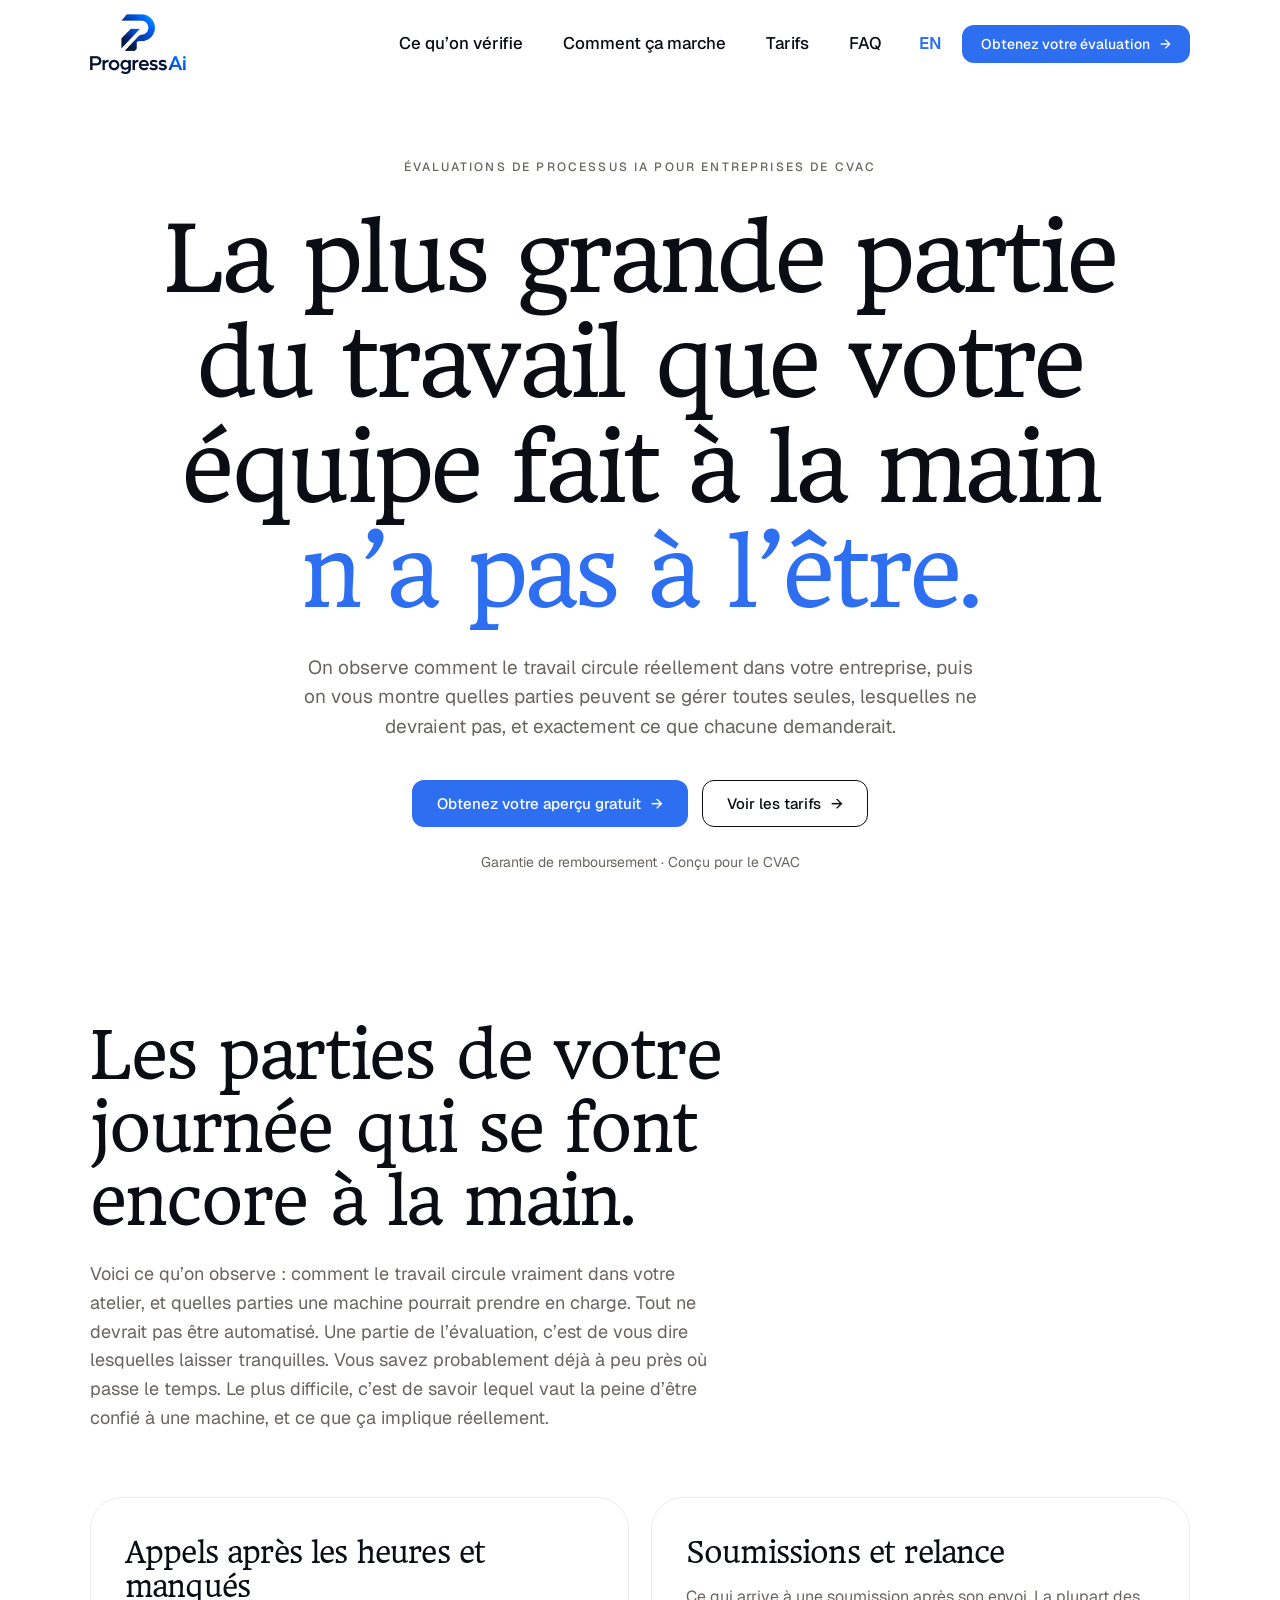
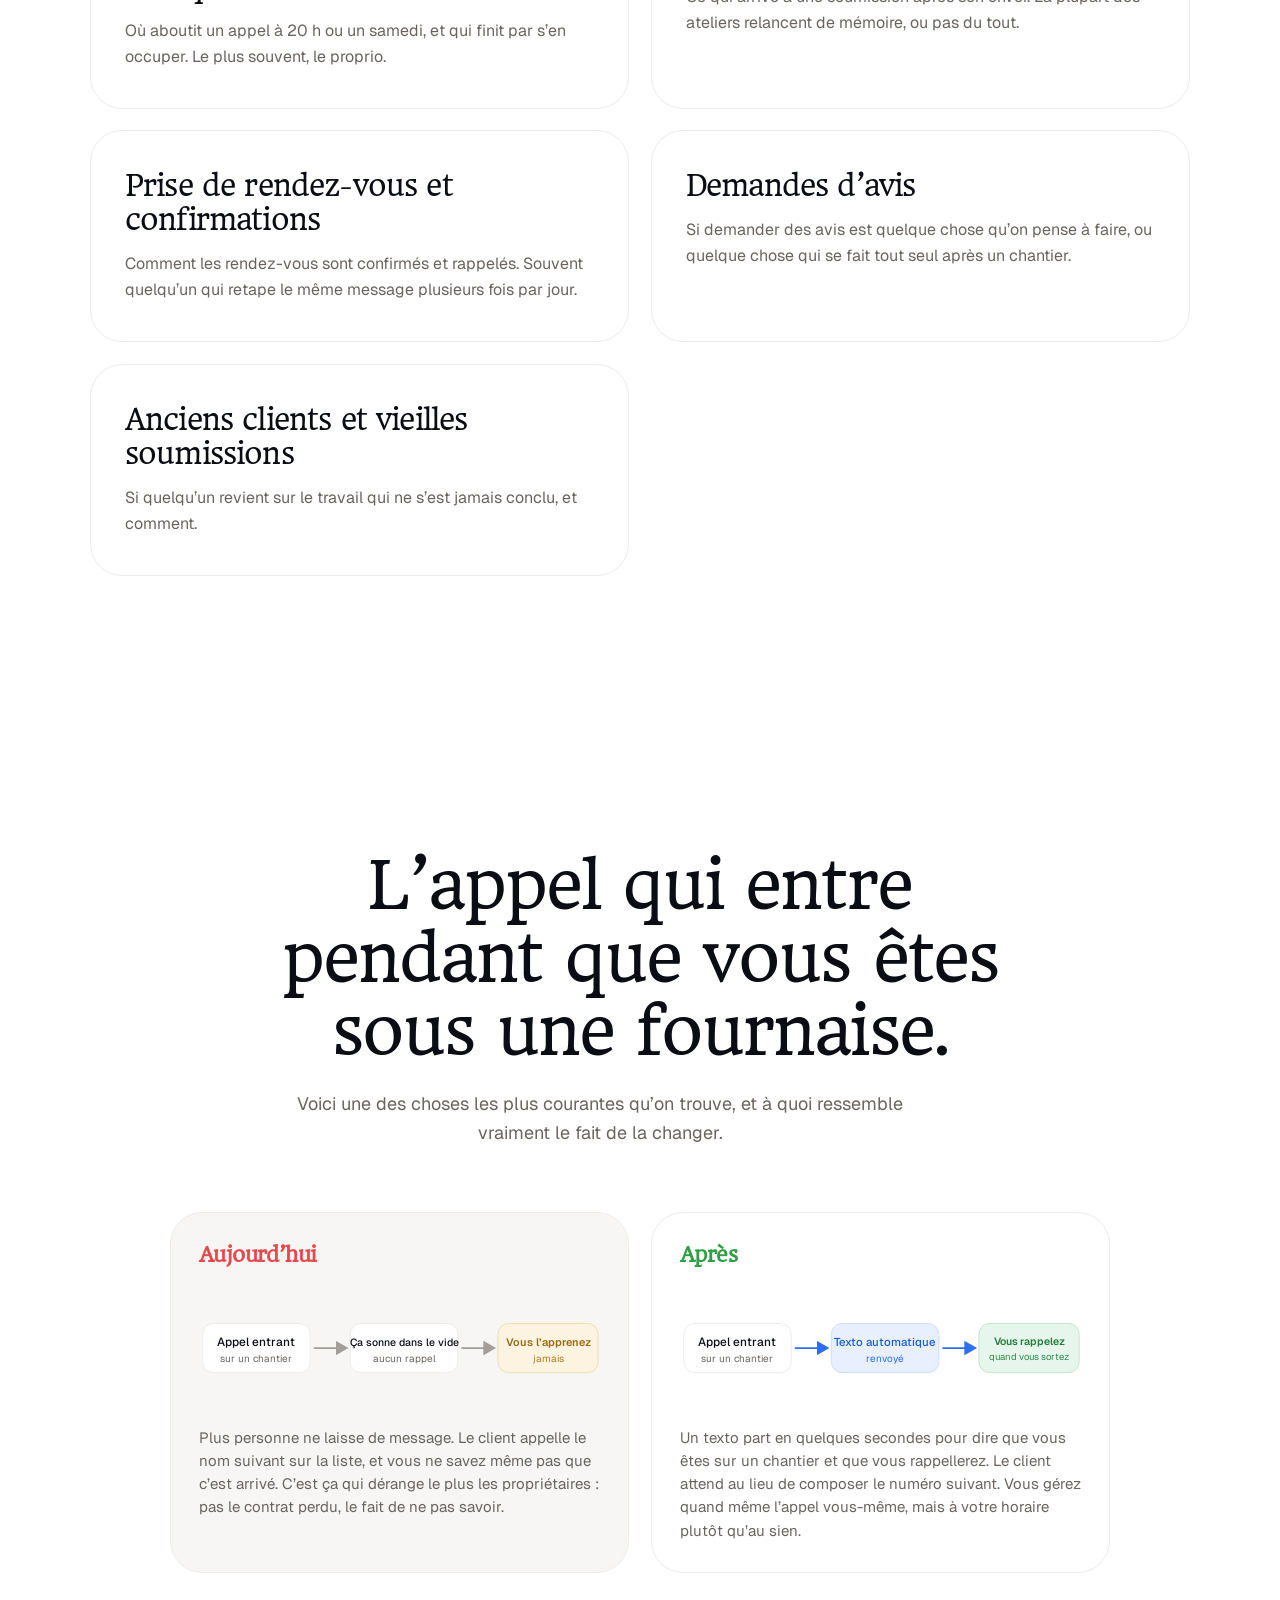
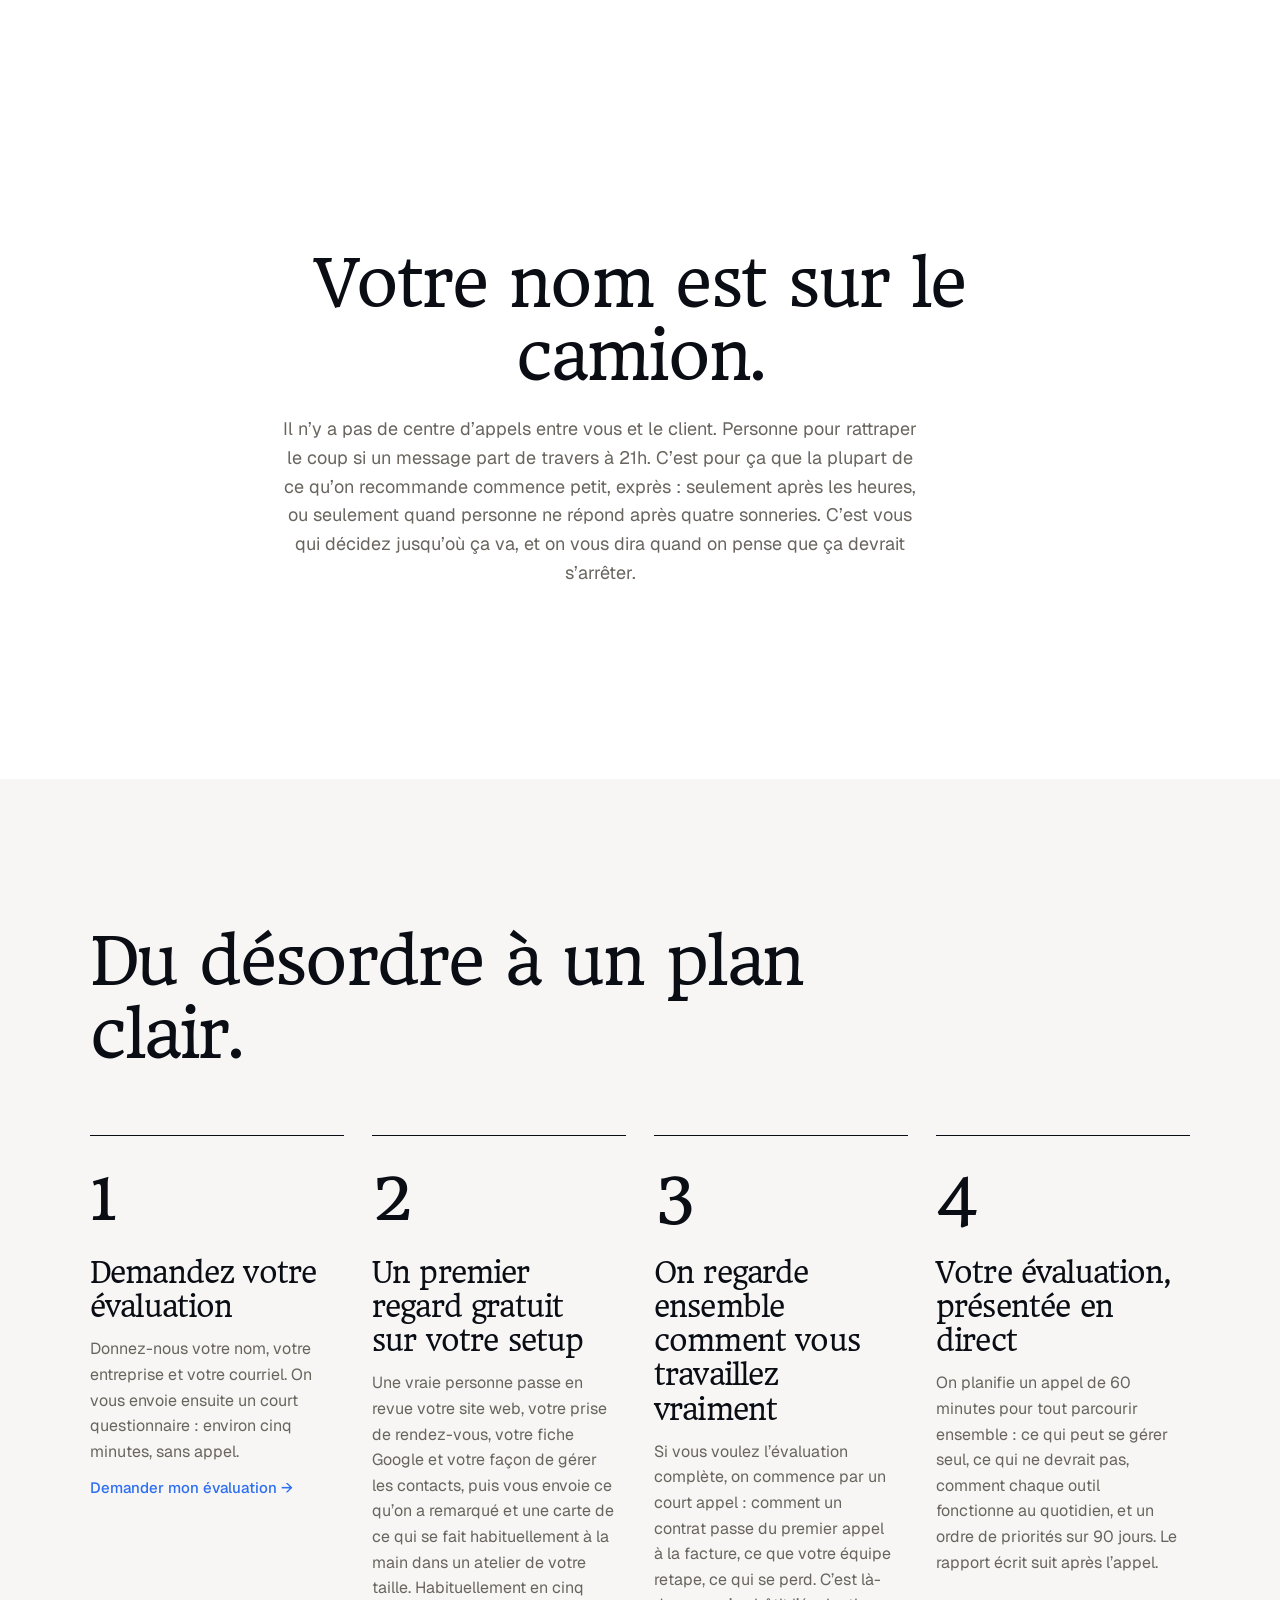
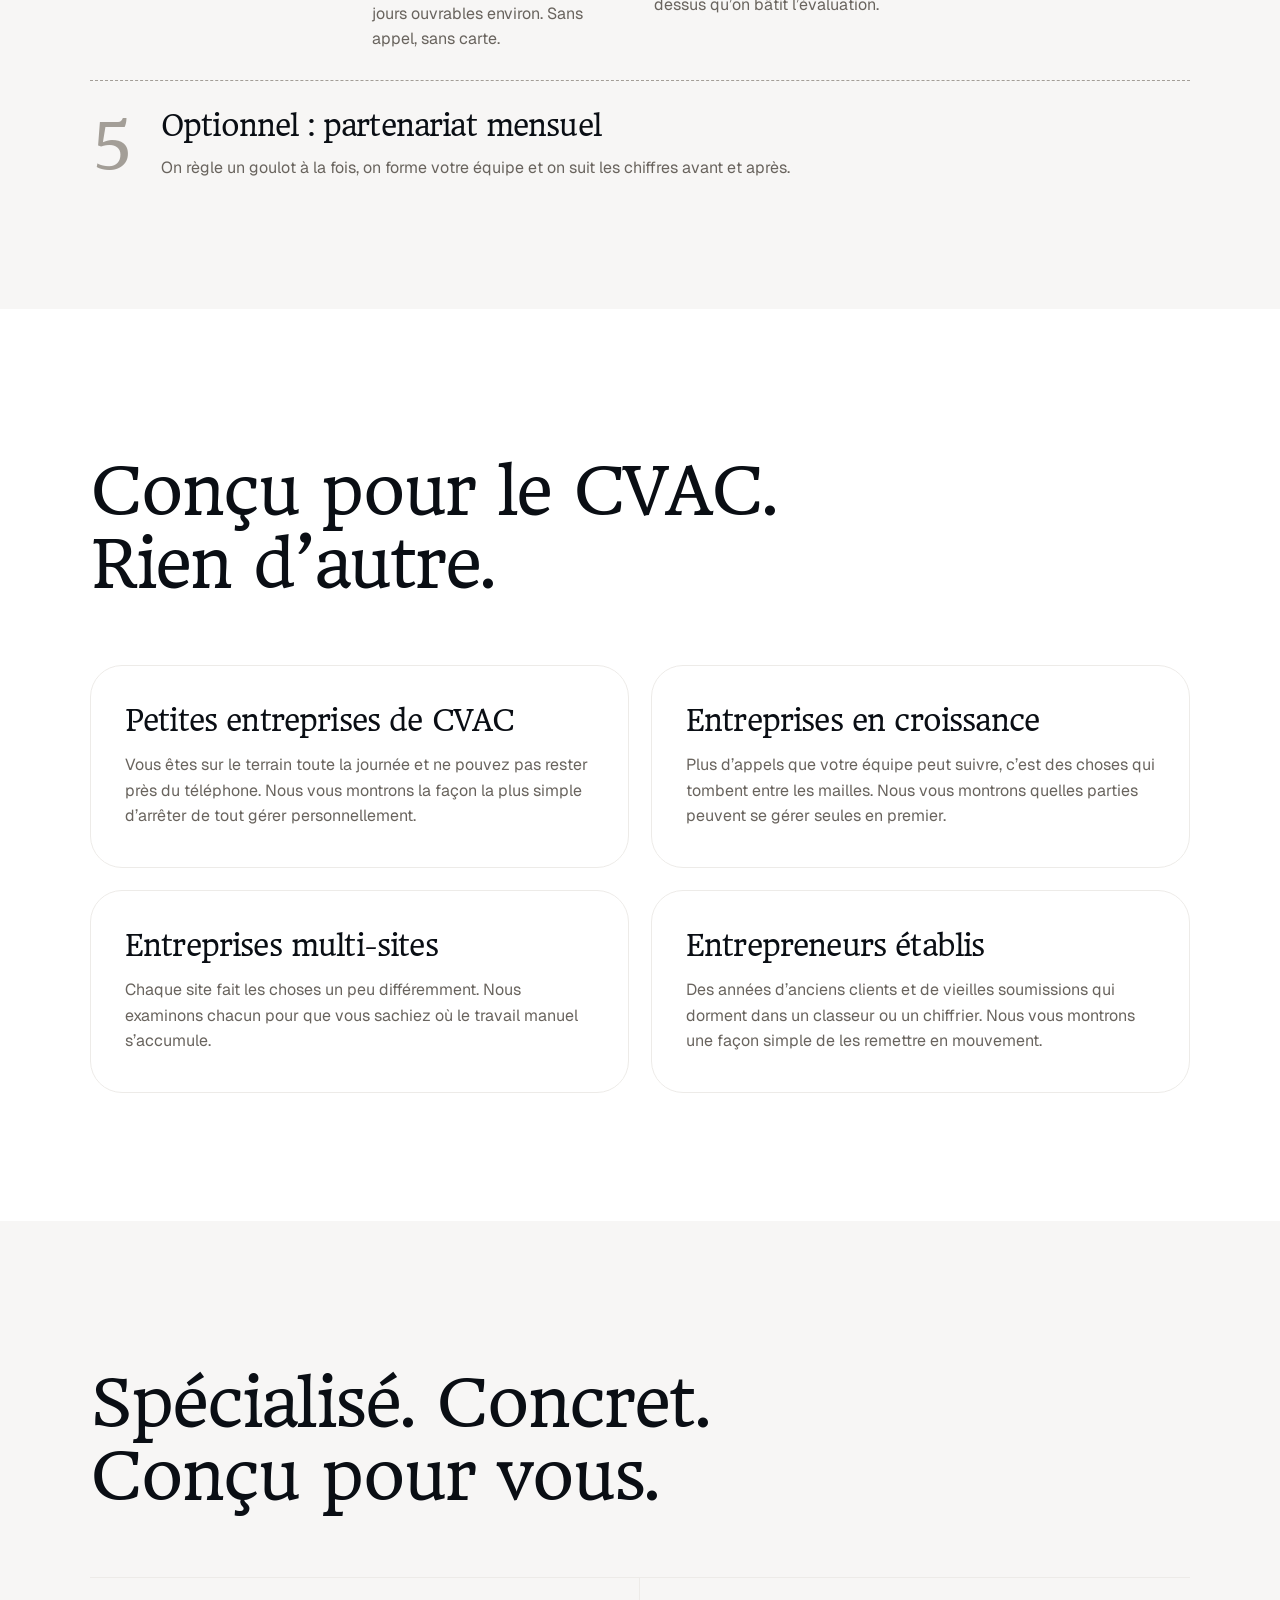
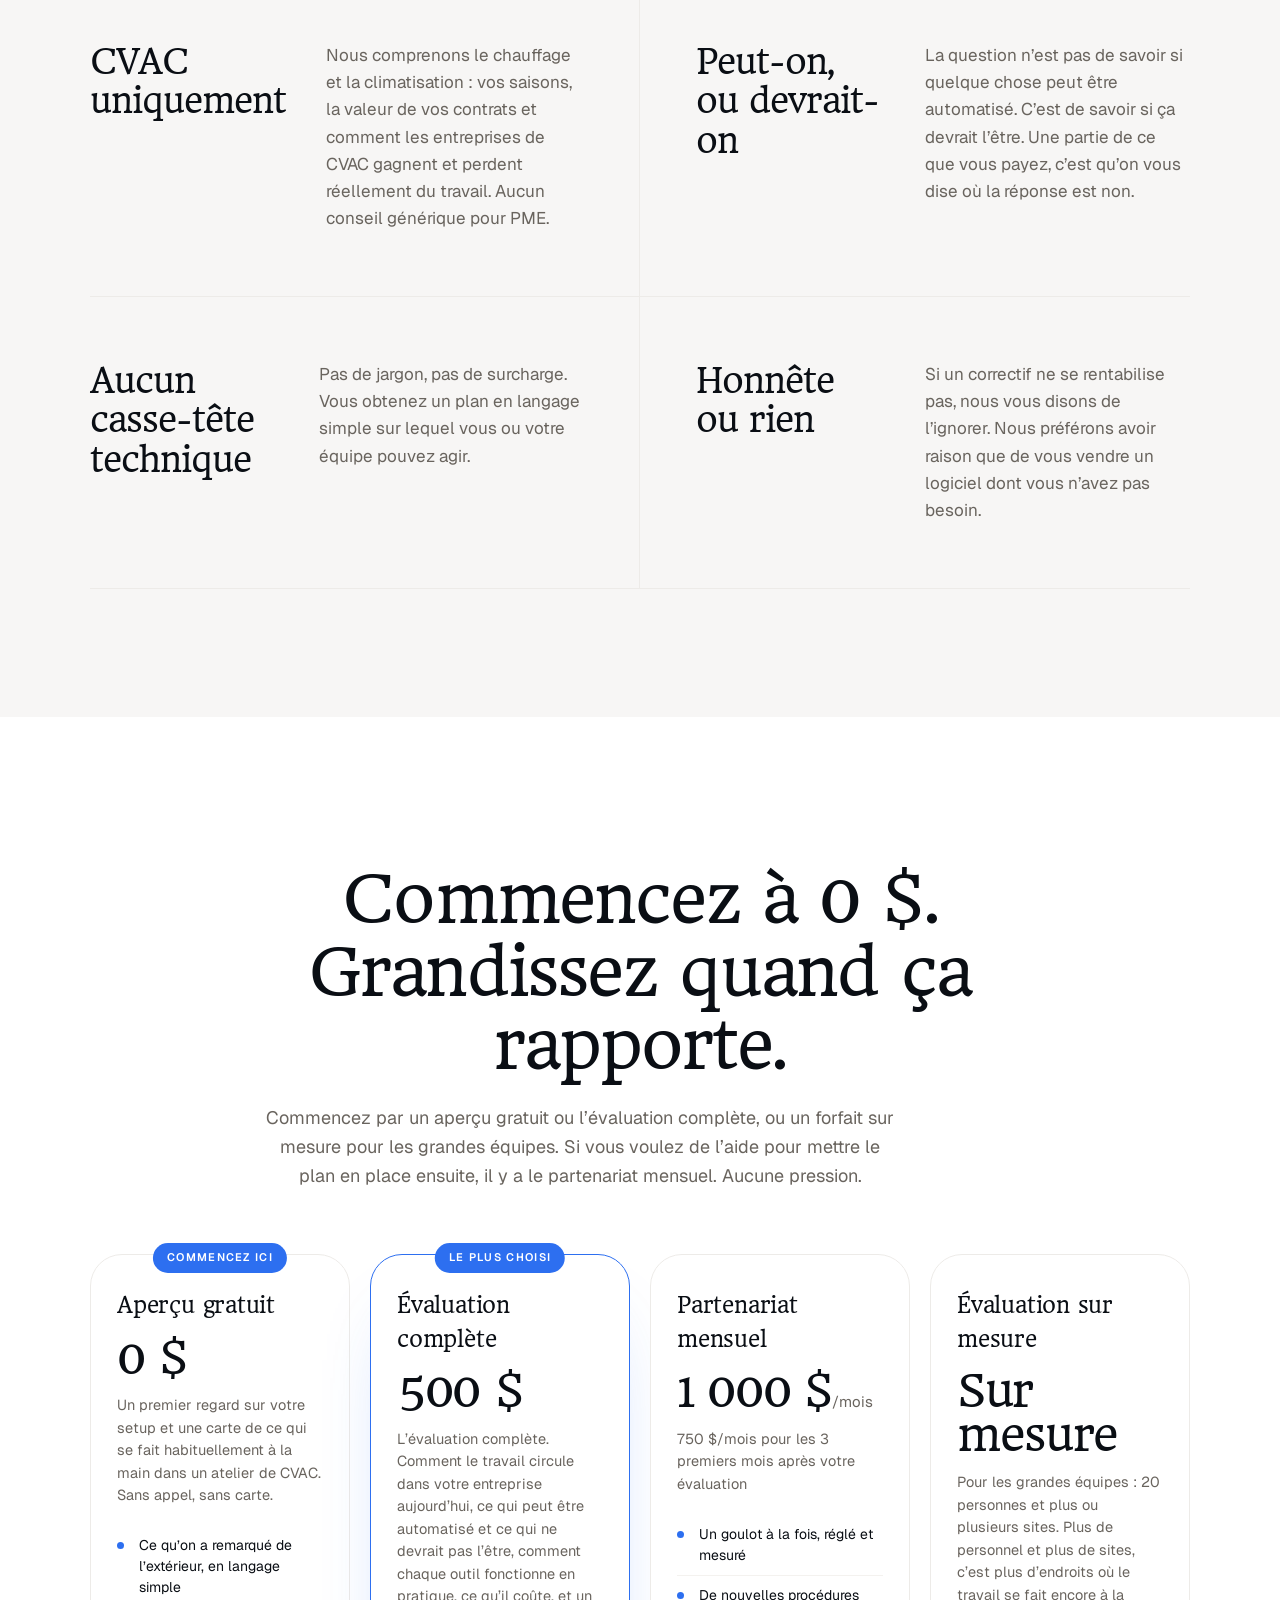
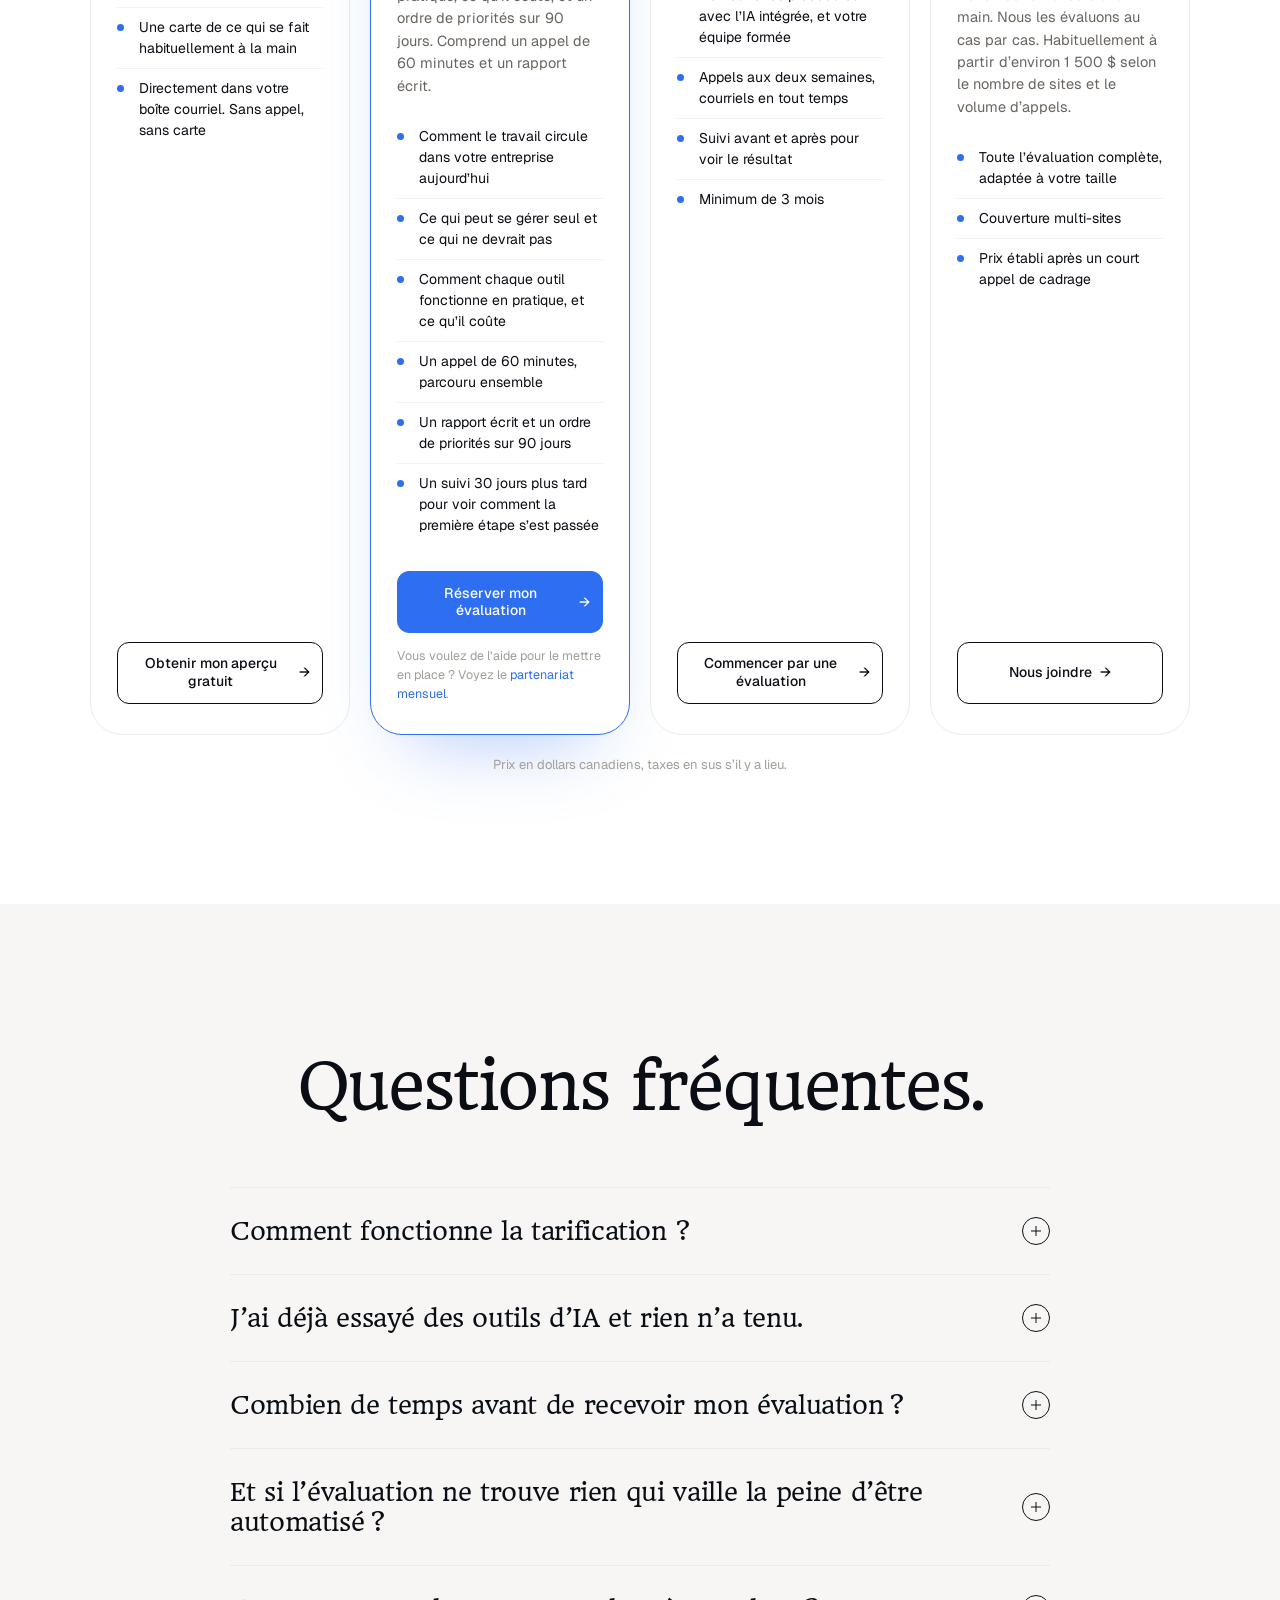
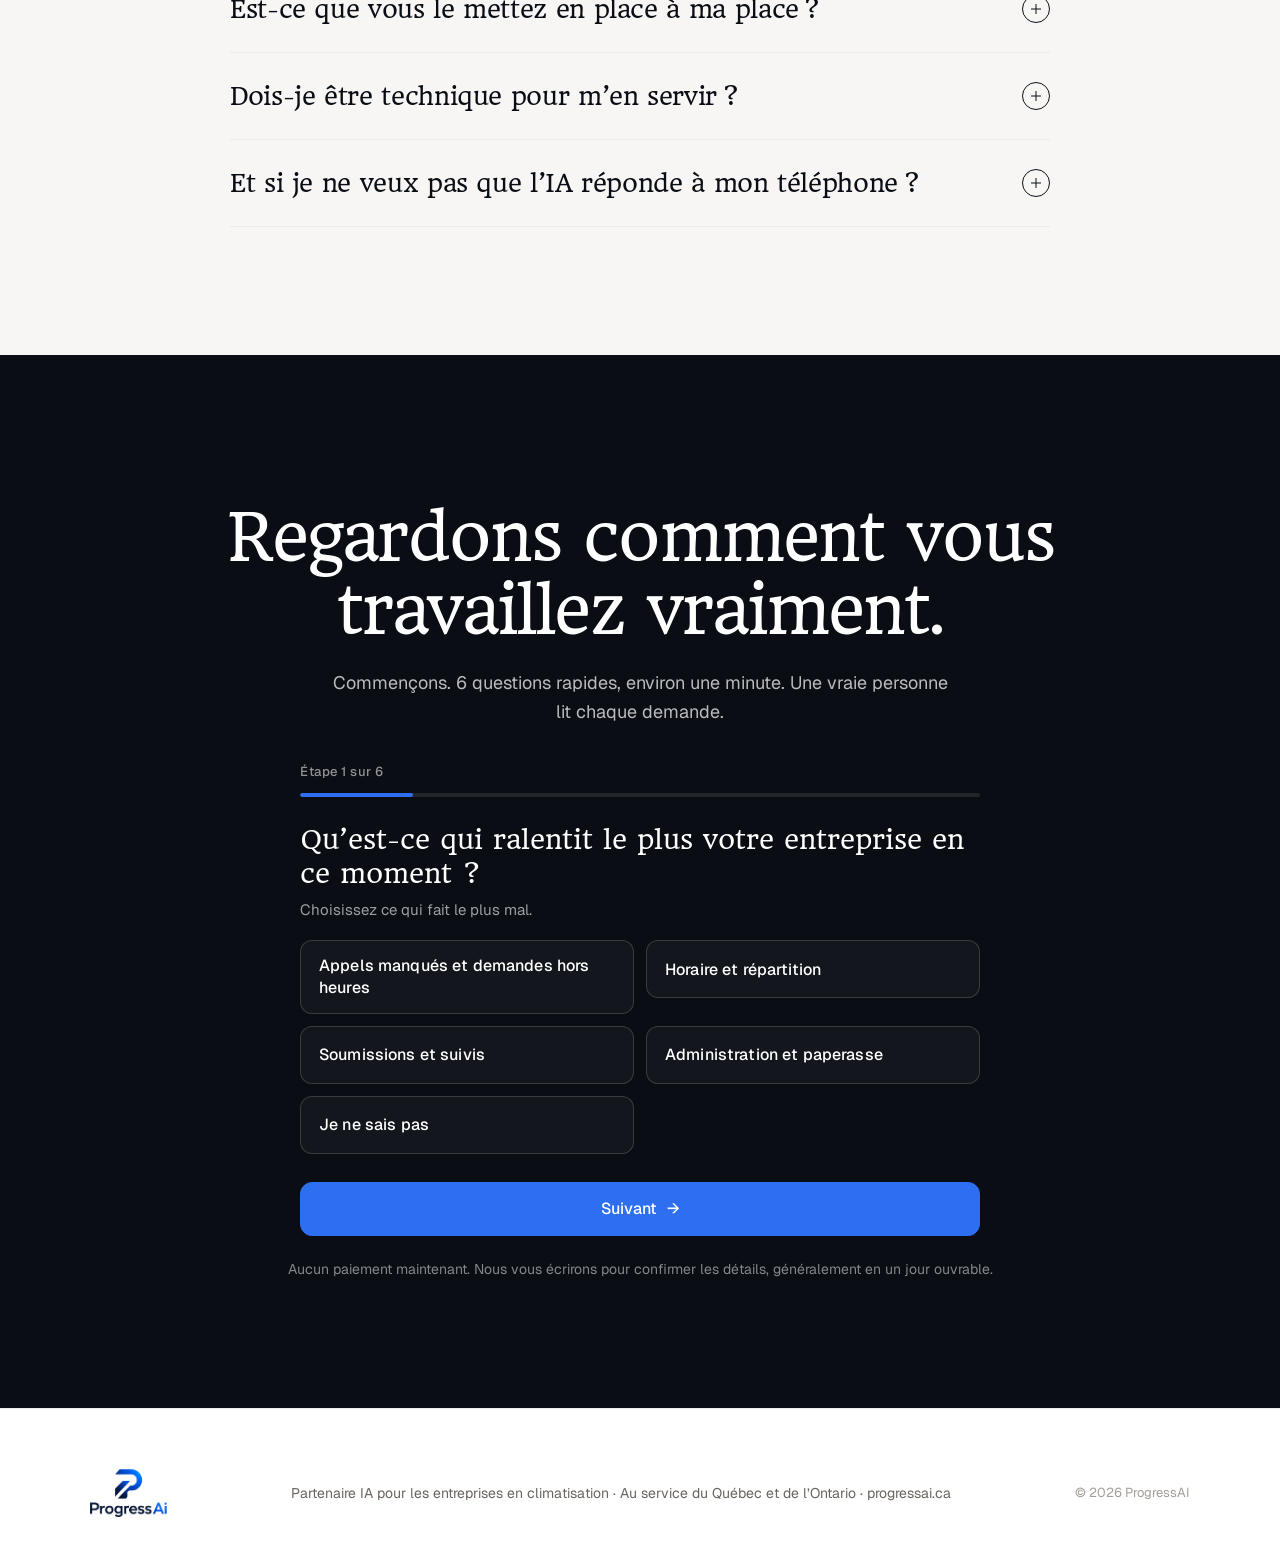
==== commit f0ff27ec: "Remove AI-template patterns and fix heading line overlap (EN + FR) Co-Authored-By: Claude Opus 5.5 <" ====
--- a/fr/index.html
+++ b/fr/index.html
@@ -96,33 +96,27 @@
 <section id="services">
   <div class="container">
     <div class="section-head">
-      <span class="eyebrow reveal">Ce qu’on observe</span>
-      <h2 class="reveal" style="--delay:.08s">Les parties de votre journée qui <em style="font-style:italic;color:var(--blue);">se font encore à la main.</em></h2>
+      <h2 class="reveal" style="--delay:.08s">Les parties de votre journée qui se font encore à la main.</h2>
       <p class="reveal" style="--delay:.16s">Voici ce qu’on observe : comment le travail circule vraiment dans votre atelier, et quelles parties une machine pourrait prendre en charge. Tout ne devrait pas être automatisé. Une partie de l’évaluation, c’est de vous dire lesquelles laisser tranquilles. Vous savez probablement déjà à peu près où passe le temps. Le plus difficile, c’est de savoir lequel vaut la peine d’être confié à une machine, et ce que ça implique réellement.</p>
     </div>
     <div class="grid-4">
       <div class="card reveal">
-        <span class="card-num">01 / VOLET</span>
         <h3>Appels après les heures et manqués</h3>
         <p>Où aboutit un appel à 20 h ou un samedi, et qui finit par s’en occuper. Le plus souvent, le proprio.</p>
       </div>
       <div class="card reveal" style="--delay:.08s">
-        <span class="card-num">02 / VOLET</span>
         <h3>Soumissions et relance</h3>
         <p>Ce qui arrive à une soumission après son envoi. La plupart des ateliers relancent de mémoire, ou pas du tout.</p>
       </div>
       <div class="card reveal" style="--delay:.16s">
-        <span class="card-num">03 / VOLET</span>
         <h3>Prise de rendez-vous et confirmations</h3>
         <p>Comment les rendez-vous sont confirmés et rappelés. Souvent quelqu’un qui retape le même message plusieurs fois par jour.</p>
       </div>
       <div class="card reveal" style="--delay:.24s">
-        <span class="card-num">04 / VOLET</span>
         <h3>Demandes d’avis</h3>
         <p>Si demander des avis est quelque chose qu’on pense à faire, ou quelque chose qui se fait tout seul après un chantier.</p>
       </div>
       <div class="card reveal" style="--delay:.32s">
-        <span class="card-num">05 / VOLET</span>
         <h3>Anciens clients et vieilles soumissions</h3>
         <p>Si quelqu’un revient sur le travail qui ne s’est jamais conclu, et comment.</p>
       </div>
@@ -133,8 +127,7 @@
 <section id="missed-call">
   <div class="container">
     <div class="section-head" style="text-align:center; max-width:720px; margin-left:auto; margin-right:auto;">
-      <span class="eyebrow reveal" style="margin-left:auto;margin-right:auto;">Un exemple typique</span>
-      <h2 class="reveal" style="--delay:.08s">L’appel qui entre <em style="font-style:italic;color:var(--blue);">pendant que vous êtes sous une fournaise.</em></h2>
+      <h2 class="reveal" style="--delay:.08s">L’appel qui entre pendant que vous êtes sous une fournaise.</h2>
       <p class="reveal" style="--delay:.16s">Voici une des choses les plus courantes qu’on trouve, et à quoi ressemble vraiment le fait de la changer.</p>
     </div>
     <div class="ba-grid reveal" style="--delay:.2s">
@@ -181,8 +174,7 @@
 <section id="different">
   <div class="container">
     <div class="section-head" style="text-align:center; max-width:720px; margin-left:auto; margin-right:auto;">
-      <span class="eyebrow reveal" style="margin-left:auto;margin-right:auto;">Pourquoi c’est différent</span>
-      <h2 class="reveal" style="--delay:.08s">Votre nom est sur <em style="font-style:italic;color:var(--blue);">le camion.</em></h2>
+      <h2 class="reveal" style="--delay:.08s">Votre nom est sur le camion.</h2>
       <p class="reveal" style="--delay:.16s">Il n’y a pas de centre d’appels entre vous et le client. Personne pour rattraper le coup si un message part de travers à 21h. C’est pour ça que la plupart de ce qu’on recommande commence petit, exprès : seulement après les heures, ou seulement quand personne ne répond après quatre sonneries. C’est vous qui décidez jusqu’où ça va, et on vous dira quand on pense que ça devrait s’arrêter.</p>
     </div>
   </div>
@@ -191,8 +183,7 @@
 <section id="process" style="background:#F7F6F5;">
   <div class="container">
     <div class="section-head">
-      <span class="eyebrow reveal">Comment ça marche</span>
-      <h2 class="reveal" style="--delay:.08s">Du désordre <em style="font-style:italic;color:var(--blue);">à un plan clair.</em></h2>
+      <h2 class="reveal" style="--delay:.08s">Du désordre à un plan clair.</h2>
     </div>
     <div class="process-grid process-4">
       <div class="step reveal">
@@ -228,27 +219,22 @@
 <section id="who">
   <div class="container">
     <div class="section-head">
-      <span class="eyebrow reveal">À qui ça s’adresse</span>
-      <h2 class="reveal" style="--delay:.08s">Conçu pour le CVAC. <em style="font-style:italic;color:var(--blue);">Rien d’autre.</em></h2>
+      <h2 class="reveal" style="--delay:.08s">Conçu pour le CVAC. Rien d’autre.</h2>
     </div>
     <div class="grid-4">
       <div class="card reveal">
-        <span class="card-num">POUR</span>
         <h3>Petites entreprises de CVAC</h3>
         <p>Vous êtes sur le terrain toute la journée et ne pouvez pas rester près du téléphone. Nous vous montrons la façon la plus simple d’arrêter de tout gérer personnellement.</p>
       </div>
       <div class="card reveal" style="--delay:.08s">
-        <span class="card-num">POUR</span>
         <h3>Entreprises en croissance</h3>
         <p>Plus d’appels que votre équipe peut suivre, c’est des choses qui tombent entre les mailles. Nous vous montrons quelles parties peuvent se gérer seules en premier.</p>
       </div>
       <div class="card reveal" style="--delay:.16s">
-        <span class="card-num">POUR</span>
         <h3>Entreprises multi-sites</h3>
         <p>Chaque site fait les choses un peu différemment. Nous examinons chacun pour que vous sachiez où le travail manuel s’accumule.</p>
       </div>
       <div class="card reveal" style="--delay:.24s">
-        <span class="card-num">POUR</span>
         <h3>Entrepreneurs établis</h3>
         <p>Des années d’anciens clients et de vieilles soumissions qui dorment dans un classeur ou un chiffrier. Nous vous montrons une façon simple de les remettre en mouvement.</p>
       </div>
@@ -259,8 +245,7 @@
 <section id="why" style="background:#F7F6F5;">
   <div class="container">
     <div class="section-head">
-      <span class="eyebrow reveal">Pourquoi nous</span>
-      <h2 class="reveal" style="--delay:.08s">Spécialisé. Concret. <em style="font-style:italic;color:var(--blue);">Conçu pour vous.</em></h2>
+      <h2 class="reveal" style="--delay:.08s">Spécialisé. Concret. Conçu pour vous.</h2>
     </div>
     <div class="why-grid">
       <div class="why-item reveal">
@@ -286,8 +271,7 @@
 <section id="pricing">
   <div class="container">
     <div class="section-head" style="text-align:center; max-width:760px; margin-left:auto; margin-right:auto;">
-      <span class="eyebrow reveal" style="margin-left:auto;margin-right:auto;">Tarifs</span>
-      <h2 class="reveal" style="--delay:.08s">Commencez à <em style="font-style:italic;color:var(--blue);">0 $.</em> Grandissez quand ça rapporte.</h2>
+      <h2 class="reveal" style="--delay:.08s">Commencez à 0 $. Grandissez quand ça rapporte.</h2>
       <p class="reveal" style="--delay:.16s">Commencez par un aperçu gratuit ou l’évaluation complète, ou un forfait sur mesure pour les grandes équipes. Si vous voulez de l’aide pour mettre le plan en place ensuite, il y a le partenariat mensuel. Aucune pression.</p>
     </div>
     <div class="tiers reveal" style="--delay:.16s">
@@ -354,8 +338,7 @@
 <section id="faq" style="background:#F7F6F5;">
   <div class="container">
     <div class="section-head" style="text-align:center; max-width:760px; margin-left:auto; margin-right:auto;">
-      <span class="eyebrow reveal" style="margin-left:auto;margin-right:auto;">FAQ</span>
-      <h2 class="reveal" style="--delay:.08s">Questions <em style="font-style:italic;">fréquentes.</em></h2>
+      <h2 class="reveal" style="--delay:.08s">Questions fréquentes.</h2>
     </div>
     <div class="faq-list">
       <div class="faq reveal">
@@ -413,8 +396,7 @@
 
 <section class="final" id="book">
   <div class="container">
-    <span class="eyebrow reveal" style="color:rgba(255,255,255,.6);">Demandez votre évaluation</span>
-    <h2 class="reveal" style="--delay:.08s; margin-top:18px;">Regardons comment <em style="font-style:italic;color:#2D6FF0;">vous travaillez vraiment.</em></h2>
+    <h2 class="reveal" style="--delay:.08s; margin-top:18px;">Regardons comment vous travaillez vraiment.</h2>
     <p class="reveal" style="--delay:.16s">Commençons. 6 questions rapides, environ une minute. Une vraie personne lit chaque demande.</p>
     <form class="contact-form step-form reveal" method="POST" action="https://formsubmit.co/samuel@progressai.ca" style="--delay:.22s" data-step-label="Étape {n} sur {total}">
       <input type="hidden" name="_subject" value="Nouvelle demande d’évaluation du site ProgressAI" />
--- a/styles.css
+++ b/styles.css
@@ -37,7 +37,7 @@
     font-family: 'Headland One', Georgia, serif;
     font-weight: 400;
     letter-spacing: -0.03em;
-    line-height: 1.02;
+    line-height: 1.14;
     margin: 0;
     color: var(--ink);
     word-wrap: break-word;
@@ -46,7 +46,7 @@
   }
   h1 { font-size: clamp(44px, 7.2vw, 96px); letter-spacing: -0.04em; }
   h2 { font-size: clamp(36px, 5.2vw, 64px); }
-  h3 { font-size: clamp(22px, 2.2vw, 28px); }
+  h3 { font-size: clamp(22px, 2.2vw, 28px); line-height: 1.22; }
   p  { margin: 0; }
 
   .eyebrow {
@@ -57,9 +57,6 @@
     letter-spacing: 0.18em;
     text-transform: uppercase;
     color: var(--ink-soft);
-  }
-  .eyebrow::before {
-    content:""; width: 18px; height: 1px; background: var(--ink-soft);
   }
 
   .container {
@@ -178,7 +175,7 @@
     letter-spacing: -0.04em;
     margin: 26px 0 28px;
   }
-  .hero h1 .accent { color: var(--blue); font-style: italic; }
+  .hero h1 .accent { color: var(--blue); }
   .hero p.lede {
     max-width: 680px; margin: 0 auto;
     font-size: clamp(17px, 1.5vw, 19px);
@@ -328,7 +325,7 @@
   }
   .why-item:nth-child(odd) { padding-right: 56px; border-right: 1px solid var(--line); }
   .why-item:nth-child(even) { padding-left: 56px; }
-  .why-item h3 { font-size: clamp(26px, 2.6vw, 34px); line-height: 1.05; }
+  .why-item h3 { font-size: clamp(26px, 2.6vw, 34px); line-height: 1.18; }
   .why-item p { color: var(--ink-soft); font-size: 17px; line-height: 1.6; }
   @media (max-width: 820px) {
     .why-grid { grid-template-columns: 1fr; }
@@ -691,9 +688,10 @@
   .tier-list li { position: relative; padding: 9px 0 9px 22px; font-size: 14px; line-height: 1.5; color: var(--ink); border-top: 1px solid var(--line-soft); }
   .tier-list li:first-child { border-top: 0; }
   .tier-list li::before { content: ""; position: absolute; left: 0; top: 16px; width: 7px; height: 7px; border-radius: 50%; background: var(--blue); }
-  .tier .btn { width: 100%; justify-content: center; margin-top: auto; }
+  .tier .btn { width: 100%; justify-content: center; margin-top: auto; white-space: normal; text-align: center; line-height: 1.25; font-size: 14px; gap: 8px; min-height: 52px; padding: 12px 12px; }
   .tier.popular .btn-outline { background: var(--blue); color: #fff; border-color: var(--blue); }
   .tier.popular .btn-outline:hover { background: var(--blue-deep); border-color: var(--blue-deep); }
+  @media (min-width: 981px) { .tier .btn { min-height: 62px; } }
   @media (max-width: 980px) { .tiers { grid-template-columns: repeat(2, minmax(0, 1fr)); } }
   @media (max-width: 560px) { .tiers { grid-template-columns: 1fr; } }
 
@@ -755,7 +753,6 @@
     padding: clamp(40px, 5vw, 64px);
   }
   .dfy-card .eyebrow { color: rgba(255,255,255,.6); justify-content: center; }
-  .dfy-card .eyebrow::before { background: rgba(255,255,255,.6); }
   .dfy-card h2 { color: #fff; margin: 18px 0 18px; }
   .dfy-card p { color: rgba(255,255,255,.72); font-size: 18px; line-height: 1.6; max-width: 620px; margin: 0 auto 32px; }
   .dfy-card .btn-primary { background: #fff; color: var(--ink); }
